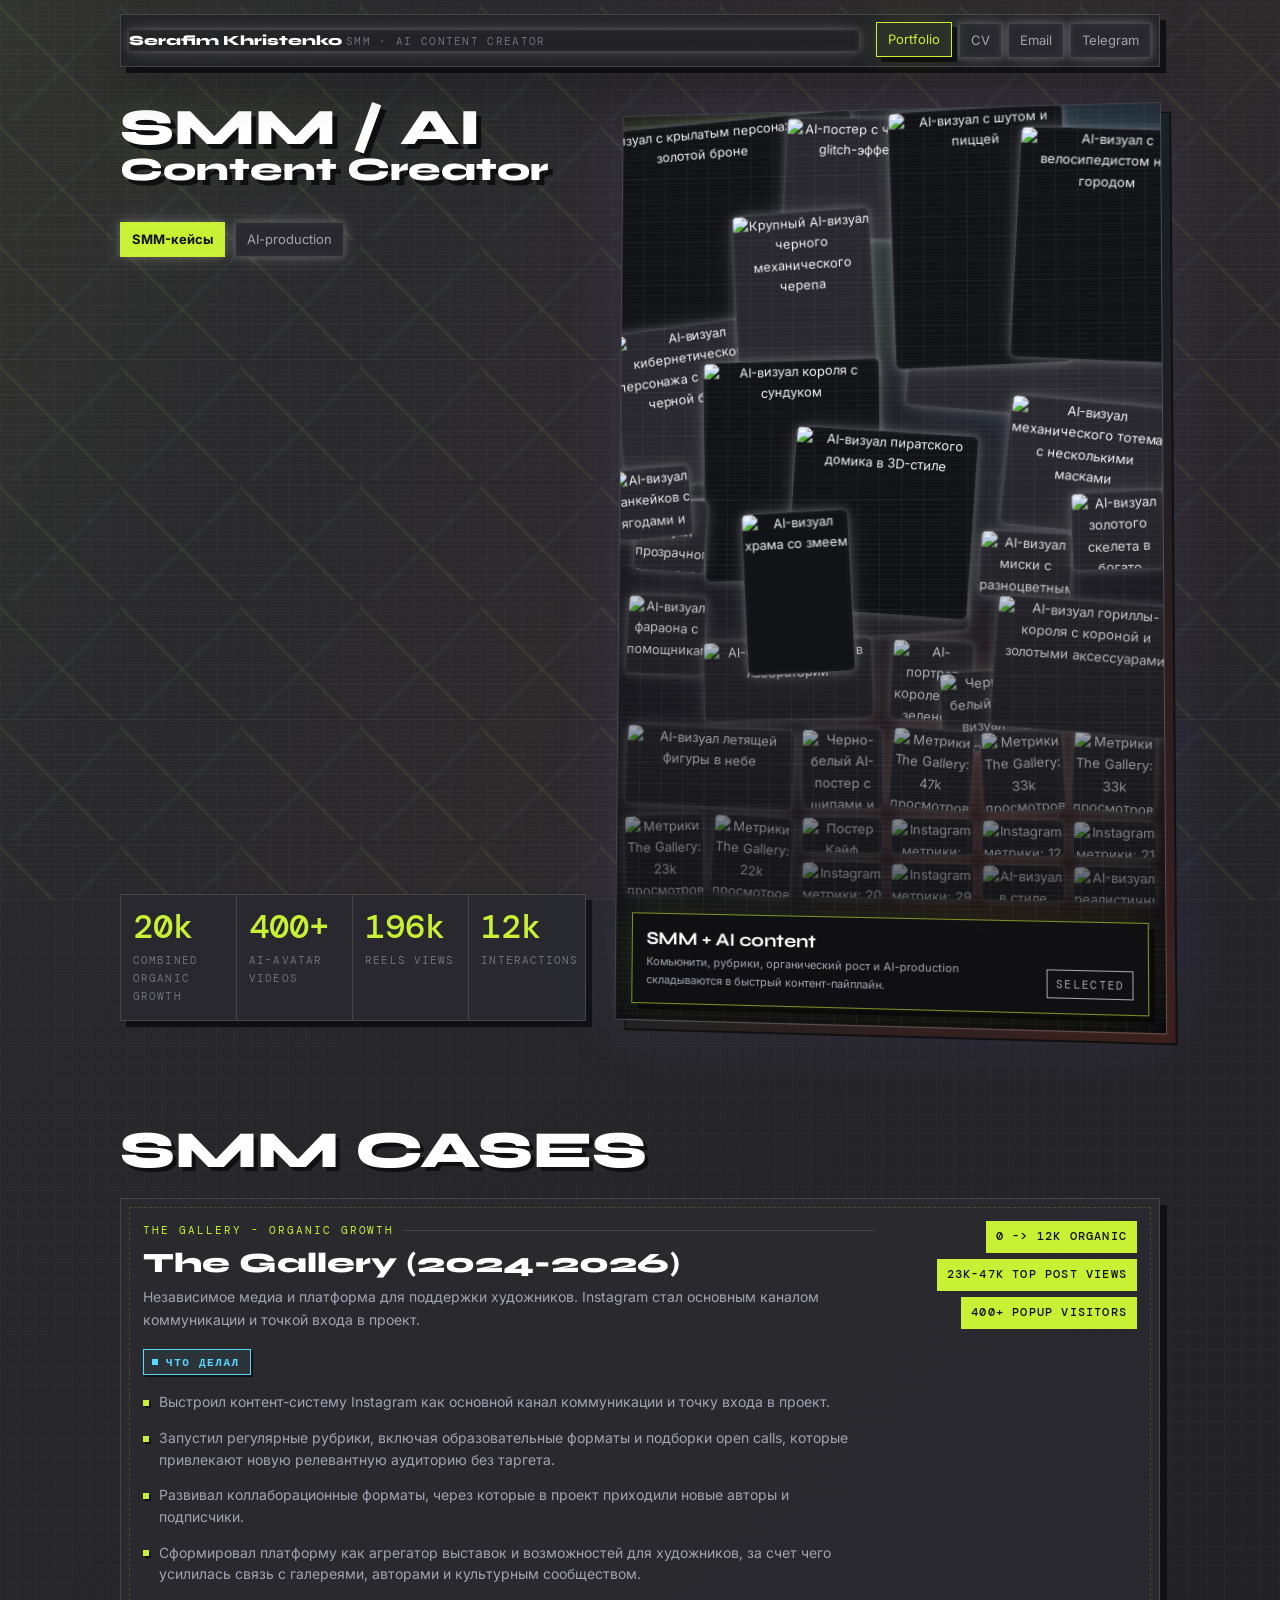
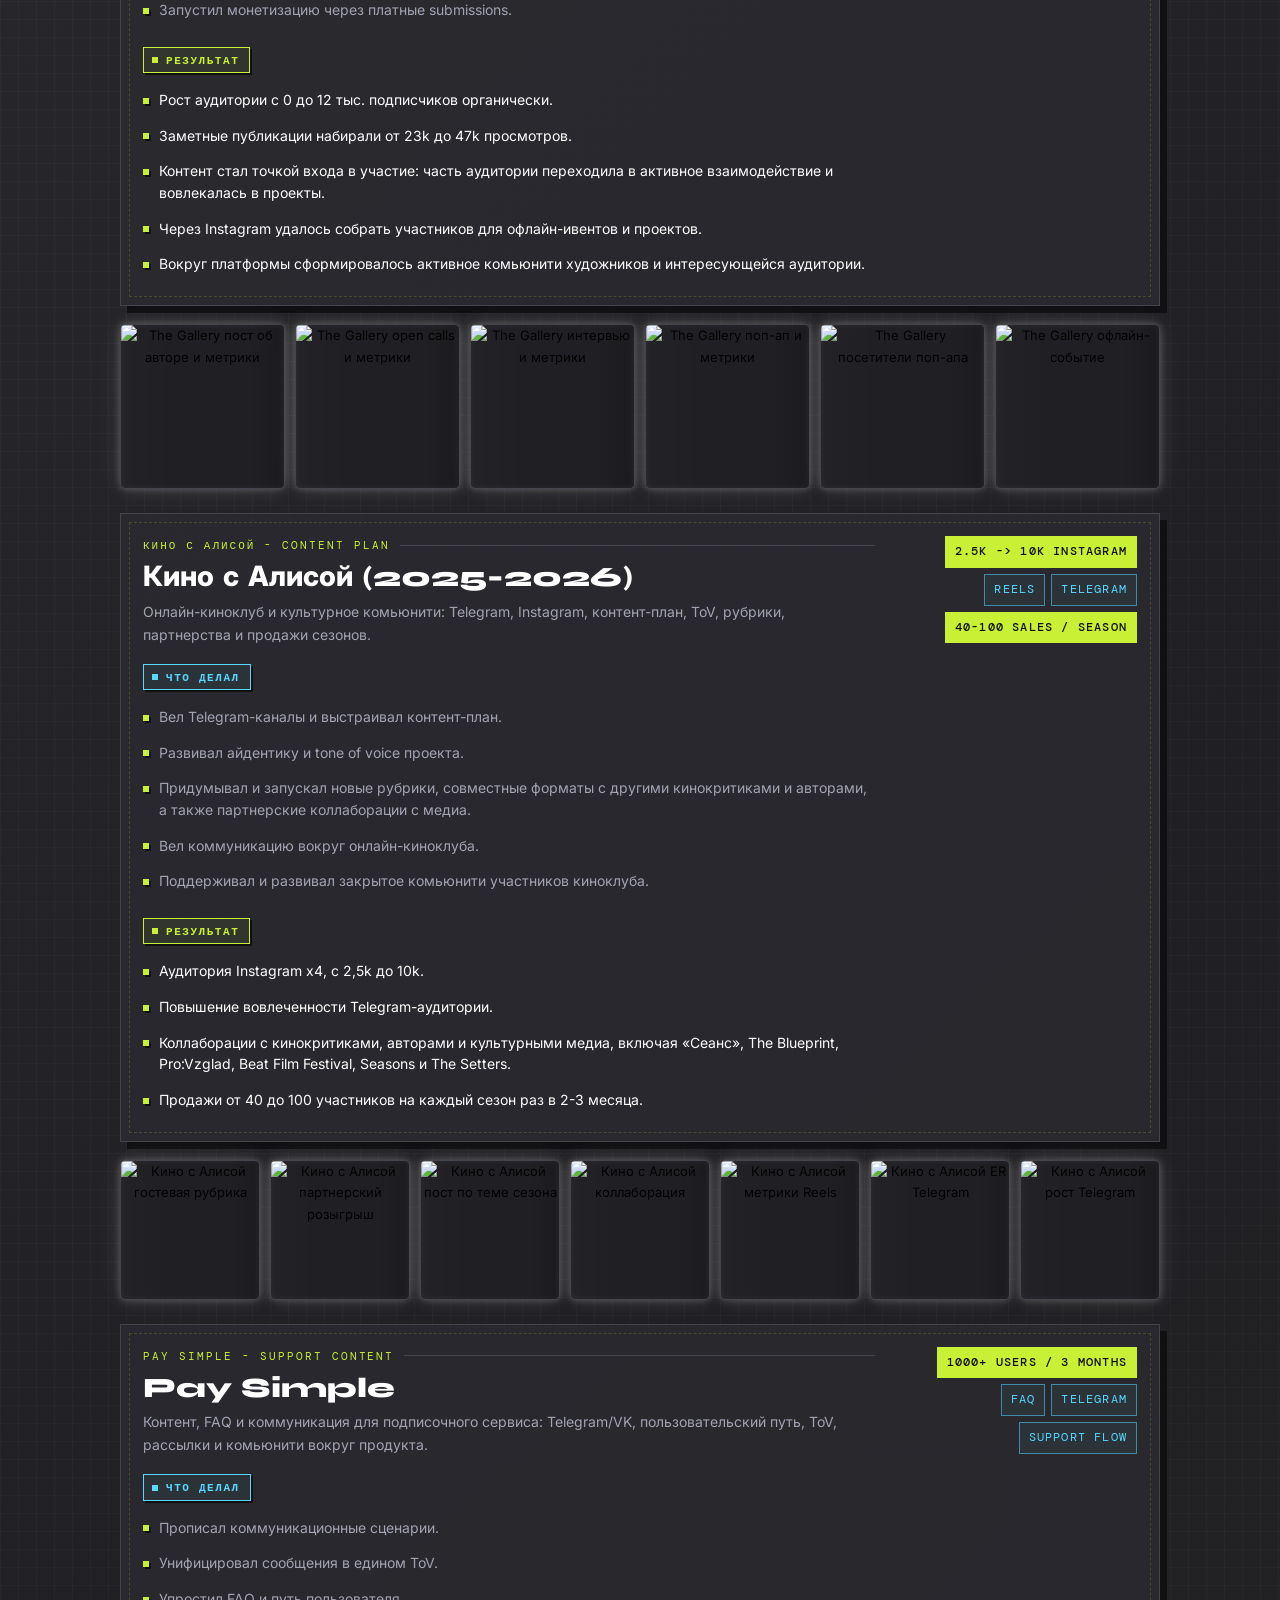
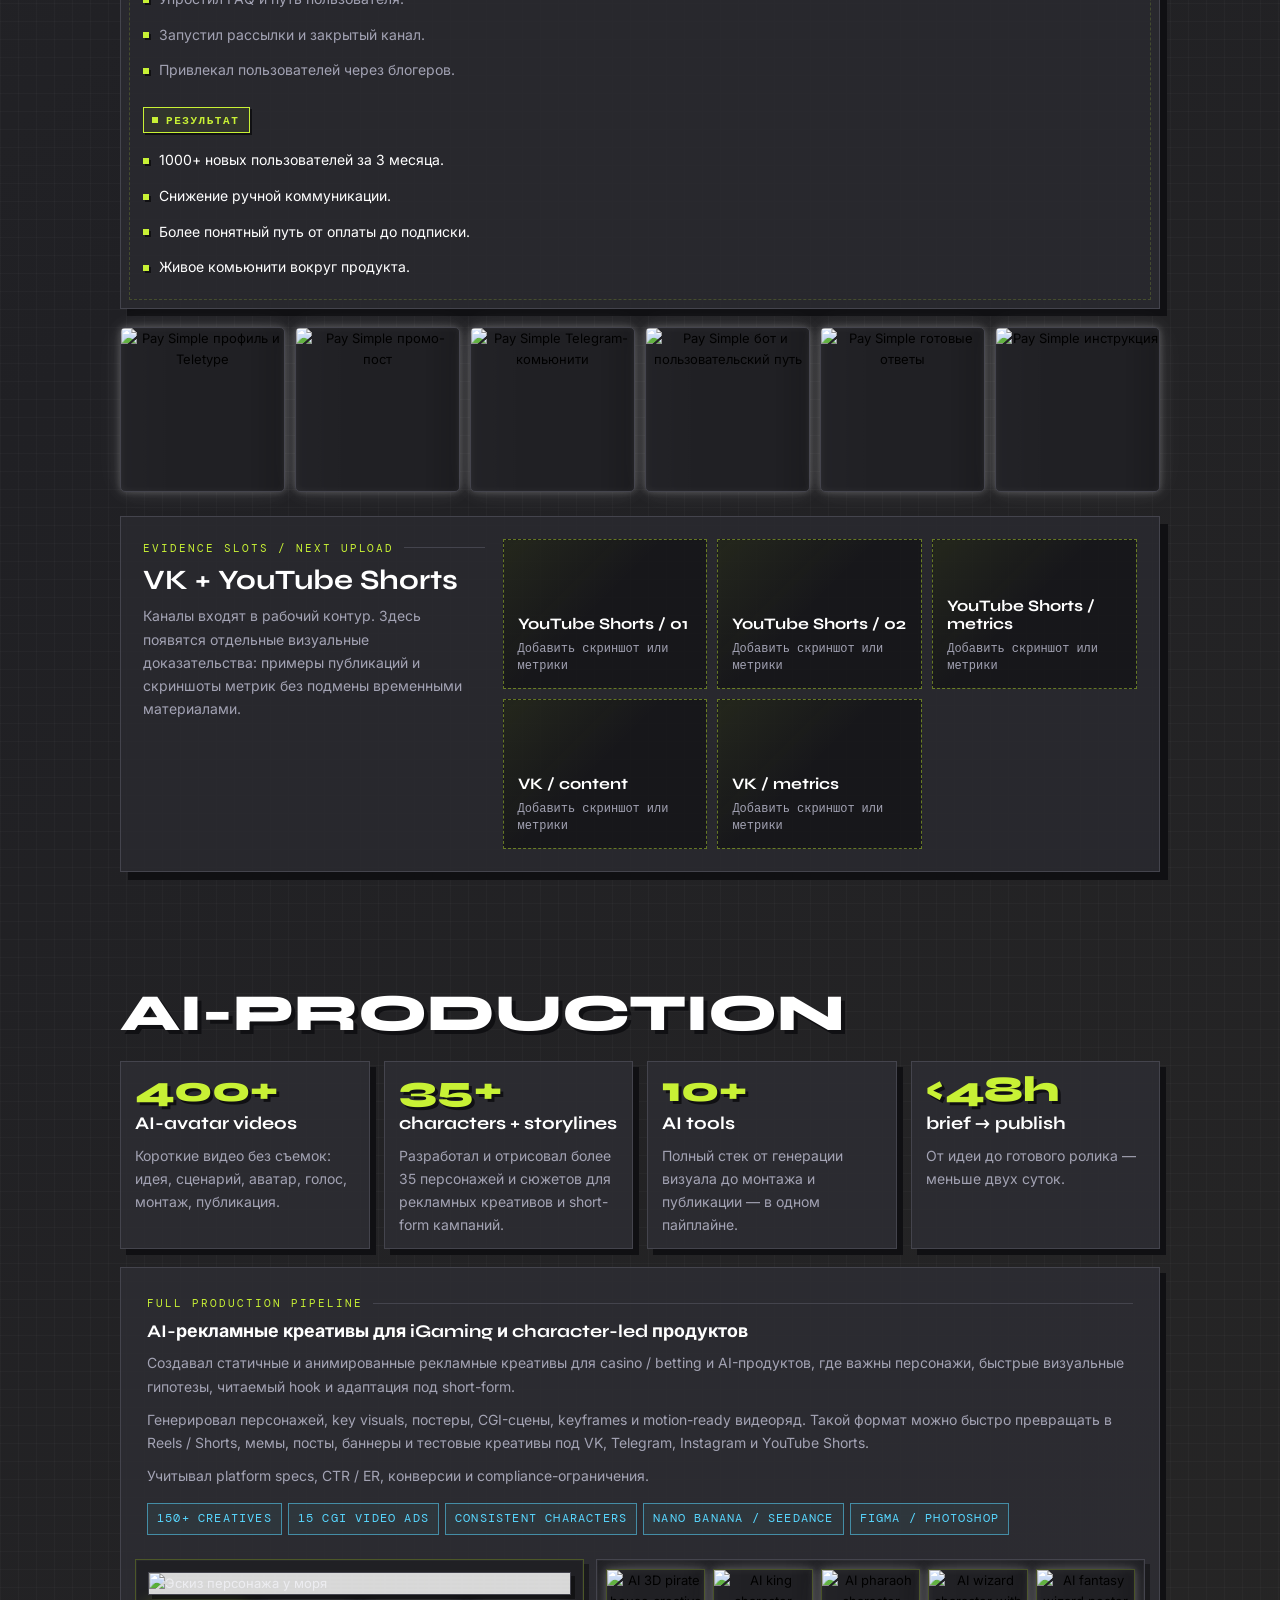
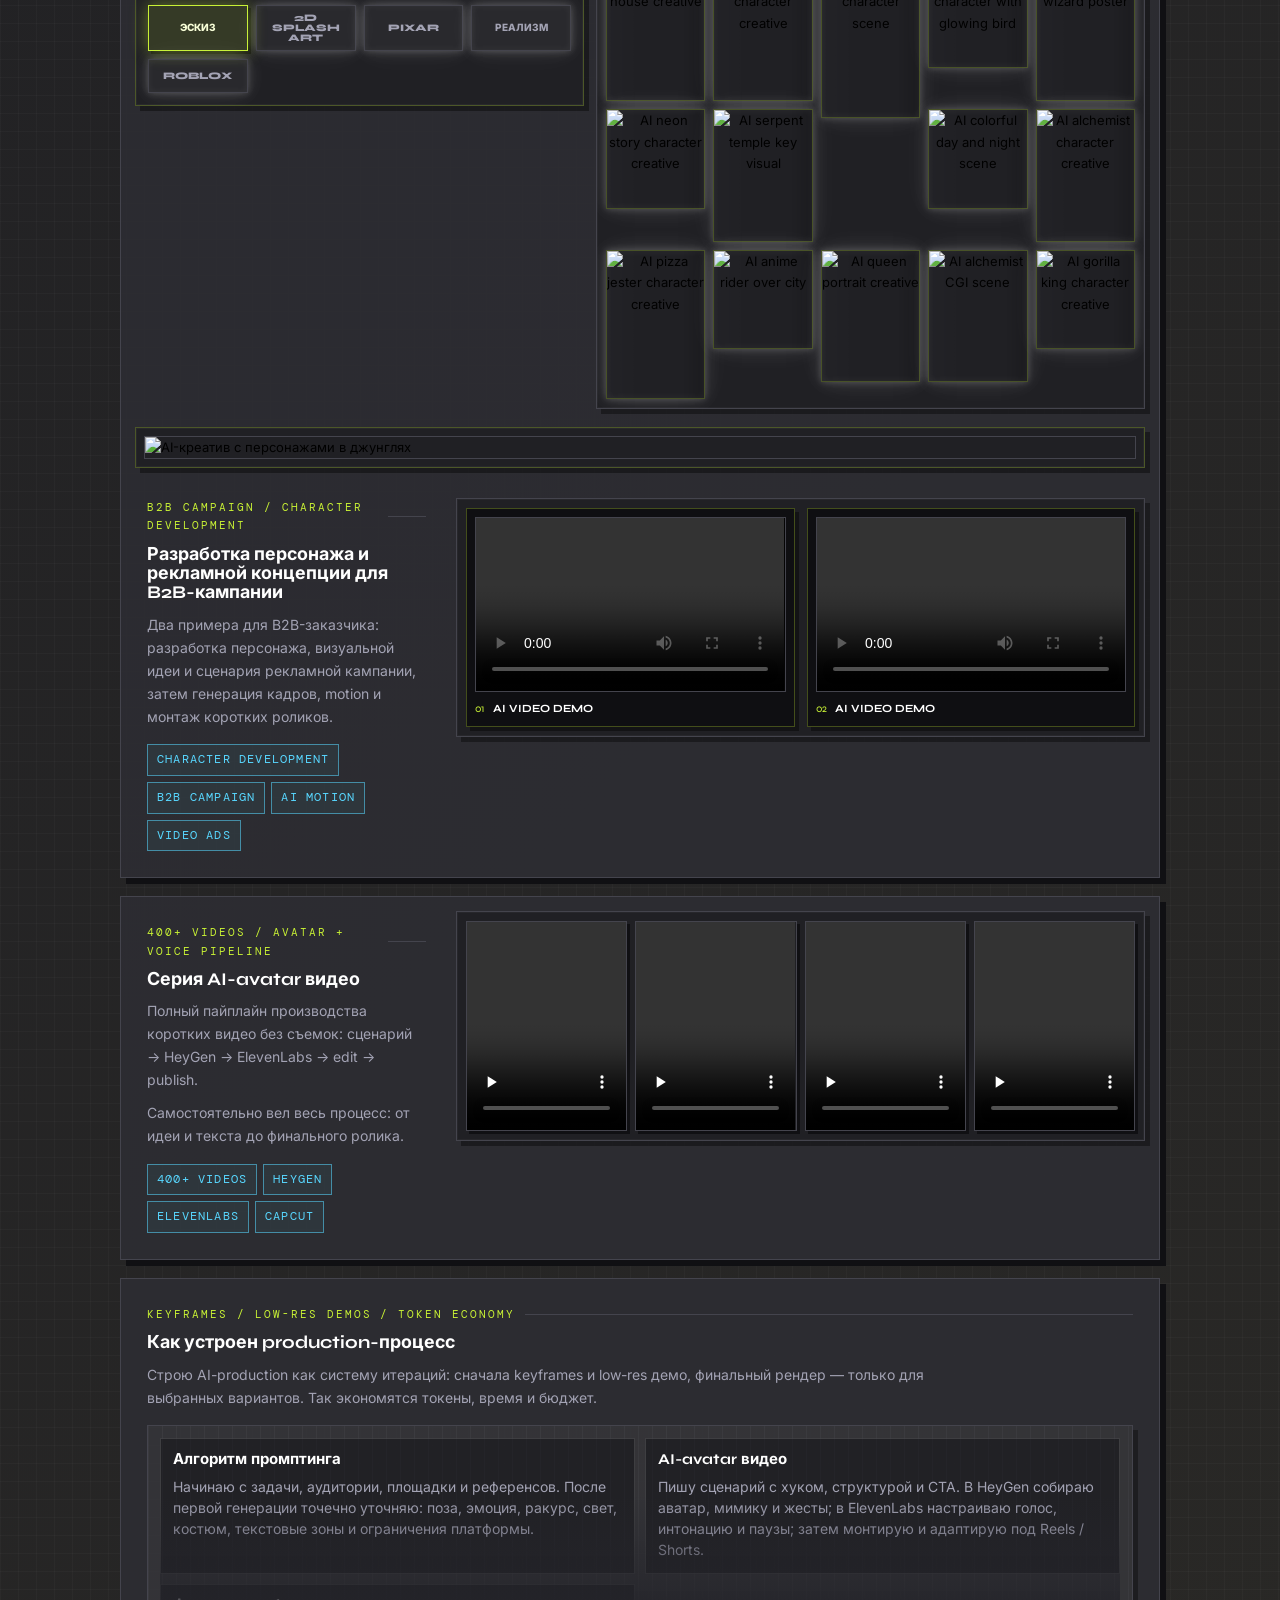
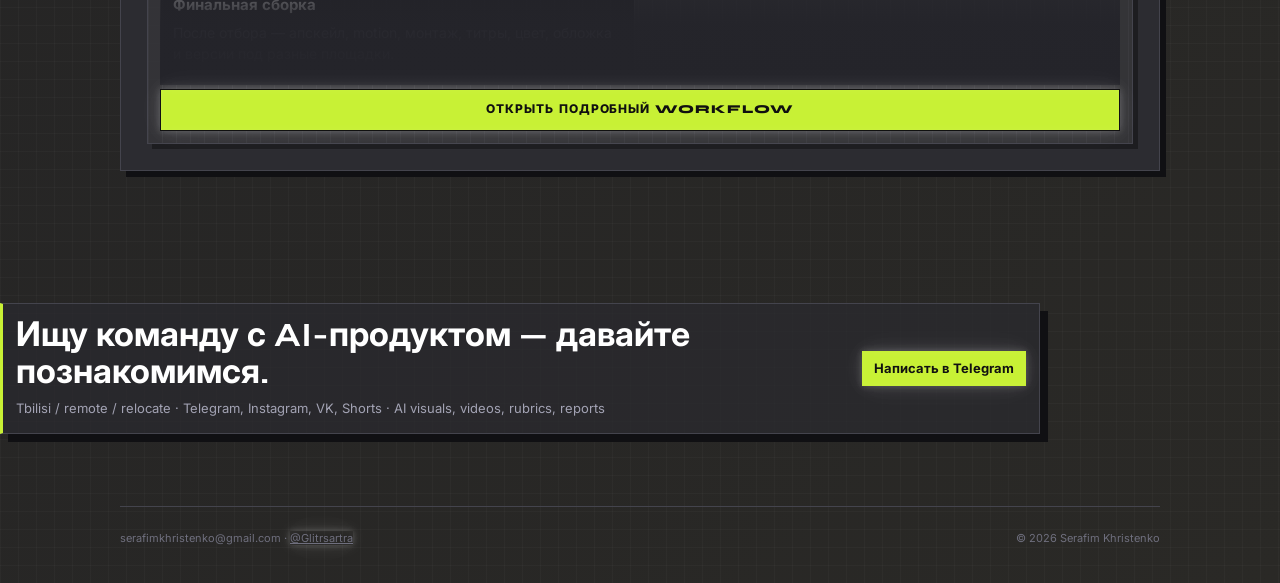
==== 2026-05-23/files-mentioned-by-the-user-index/index.html @ 7bbf057e "Refine portfolio typography wrapping" ====
<!doctype html>
<html lang="ru">
<head>
  <meta charset="utf-8">
  <meta name="viewport" content="width=device-width, initial-scale=1">
  <title>Serafim Khristenko - SMM / AI Content Creator Portfolio</title>
  <link rel="preconnect" href="https://fonts.googleapis.com">
  <link rel="preconnect" href="https://fonts.gstatic.com" crossorigin>
  <link href="https://fonts.googleapis.com/css2?family=DM+Mono:wght@400;500&family=Inter:wght@400;500;600;700&family=Syne:wght@700;800&display=swap" rel="stylesheet">
  <link rel="stylesheet" href="styles.css?v=magical-white-glow">
</head>
<body>
  <canvas class="pixel-canvas" aria-hidden="true"></canvas>

  <header class="topbar shell">
    <a class="brand" href="index.html?fresh=ai-creative-gallery" aria-label="Serafim portfolio">
<span class="brand-text">
        <span class="brand-name">Serafim Khristenko</span>
        <span class="brand-role">SMM · AI content creator</span>
      </span>
    </a>
    <nav class="nav" aria-label="Primary navigation">
      <a class="active" href="index.html?fresh=ai-creative-gallery">Portfolio</a>
      <a href="cv.html?fresh=ai-creative-gallery">CV</a>
      <a href="mailto:serafimkhristenko@gmail.com">Email</a>
      <a href="https://t.me/Glitrsartra">Telegram</a>
    </nav>
  </header>

  <main>
    <section class="hero shell">
      <div class="hero-copy">
        <div>
          <h1><span class="hero-title-line">SMM / AI</span><span class="hero-title-line hero-title-line--wide">Content Creator</span></h1>
          <div class="hero-actions">
            <a class="pixel-button primary" href="#cases">SMM-кейсы</a>
            <a class="pixel-button" href="#ai-production">AI-production</a>
          </div>
        </div>
        <div class="metrics" aria-label="Portfolio metrics">
          <div class="metric">
            <span class="metric-value">20k</span>
            <span class="metric-label">combined organic growth</span>
          </div>
          <div class="metric">
            <span class="metric-value">400+</span>
            <span class="metric-label">AI-avatar videos</span>
          </div>
          <div class="metric">
            <span class="metric-value">196k</span>
            <span class="metric-label">Reels views</span>
          </div>
          <div class="metric">
            <span class="metric-value">12k</span>
            <span class="metric-label">interactions</span>
          </div>
        </div>
      </div>

      <aside class="hero-panel" aria-label="Featured work preview">
        <div class="hero-collage" data-hero-preview aria-label="Коллаж работ, кейсов и метрик">
          <button class="hero-collage-item hero-board-a" type="button" data-gallery-item data-src="assets/board_ai_angel_armor.webp" data-title="AI visual - winged guardian" data-text="AI-визуал персонажа с объемной детализацией, светом и выразительным силуэтом.">
            <img loading="lazy" src="assets/board_ai_angel_armor.webp" alt="AI-визуал с крылатым персонажем в золотой броне">
          </button>
          <button class="hero-collage-item hero-board-b" type="button" data-gallery-item data-src="assets/board_ai_glitch_skull.webp" data-title="AI visual - glitch skull" data-text="Постерный AI-визуал с glitch-эстетикой и цифровой фактурой.">
            <img loading="lazy" src="assets/board_ai_glitch_skull.webp" alt="AI-постер с черепом и glitch-эффектом">
          </button>
          <button class="hero-collage-item hero-board-c" type="button" data-gallery-item data-src="assets/board_ai_pizza_jester.webp" data-title="AI visual - pizza jester" data-text="Персонажный AI-креатив для развлекательного и рекламного формата.">
            <img loading="lazy" src="assets/board_ai_pizza_jester.webp" alt="AI-визуал с шутом и пиццей">
          </button>
          <button class="hero-collage-item hero-board-d" type="button" data-gallery-item data-src="assets/board_ai_bike_city.webp" data-title="AI visual - anime rider" data-text="Динамичный character visual для короткого контента и промо-обложек.">
            <img loading="lazy" src="assets/board_ai_bike_city.webp" alt="AI-визуал с велосипедистом над городом">
          </button>
          <button class="hero-collage-item hero-board-e" type="button" data-gallery-item data-src="assets/board_ai_king.webp" data-title="AI visual - king character" data-text="Игровой персонажный визуал с чистым силуэтом и рекламной читаемостью.">
            <img loading="lazy" src="assets/board_ai_king.webp" alt="AI-визуал короля с сундуком">
          </button>
          <button class="hero-collage-item hero-board-f" type="button" data-gallery-item data-src="assets/board_ai_pirate_house.webp" data-title="AI visual - 3D game asset" data-text="Объемный AI-ассет в casual-game стилистике для сайта, постера или видео.">
            <img loading="lazy" src="assets/board_ai_pirate_house.webp" alt="AI-визуал пиратского домика в 3D-стиле">
          </button>
          <button class="hero-collage-item hero-board-g" type="button" data-gallery-item data-src="assets/board_ai_serpent_temple.webp" data-title="AI visual - serpent temple" data-text="Фэнтези-сцена для промо, key visual и атмосферного контента.">
            <img loading="lazy" src="assets/board_ai_serpent_temple.webp" alt="AI-визуал храма со змеем">
          </button>
          <button class="hero-collage-item hero-board-h" type="button" data-gallery-item data-src="assets/board_ai_pharaoh.webp" data-title="AI visual - pharaoh character" data-text="Яркий персонажный кадр с понятным действием и сторителлингом.">
            <img loading="lazy" src="assets/board_ai_pharaoh.webp" alt="AI-визуал фараона с помощниками">
          </button>
          <button class="hero-collage-item hero-board-i" type="button" data-gallery-item data-src="assets/board_ai_alchemist.webp" data-title="AI visual - alchemist scene" data-text="Сценический AI-визуал с персонажем, светом и выразительной эмоцией.">
            <img loading="lazy" src="assets/board_ai_alchemist.webp" alt="AI-визуал алхимика в лаборатории">
          </button>
          <button class="hero-collage-item hero-board-j" type="button" data-gallery-item data-src="assets/board_ai_queen.webp" data-title="AI visual - queen portrait" data-text="Портретный AI-визуал для персонажного контента и промо-материалов.">
            <img loading="lazy" src="assets/board_ai_queen.webp" alt="AI-портрет королевы в зеленом платье">
          </button>
          <button class="hero-collage-item hero-board-k" type="button" data-gallery-item data-src="assets/board_ai_halo_figure.webp" data-title="AI visual - halo figure" data-text="Черно-белый визуал с сильным контрастом, свечением и цифровой фактурой.">
            <img loading="lazy" src="assets/board_ai_halo_figure.webp" alt="Черно-белый AI-визуал фигуры с сияющим кругом">
          </button>
          <button class="hero-collage-item hero-board-l" type="button" data-gallery-item data-src="assets/board_ai_sky_angel.webp" data-title="AI visual - sky angel" data-text="Кинематографичный кадр с зерном, небом и эффектом вспышки.">
            <img loading="lazy" src="assets/board_ai_sky_angel.webp" alt="AI-визуал летящей фигуры в небе">
          </button>
          <button class="hero-collage-item hero-board-m" type="button" data-gallery-item data-src="assets/board_ai_thorn_poster.webp" data-title="AI visual - blackwork poster" data-text="Плакатная графика с контрастной фактурой и жестким визуальным стилем.">
            <img loading="lazy" src="assets/board_ai_thorn_poster.webp" alt="Черно-белый AI-постер с шипами и черепами">
          </button>
          <button class="hero-collage-item hero-board-n" type="button" data-gallery-item data-src="assets/board_metric_open_calls_green.webp" data-title="The Gallery - 47k views" data-text="Open calls и образовательные подборки давали органический охват и сохранения.">
            <img loading="lazy" src="assets/board_metric_open_calls_green.webp" alt="Метрики The Gallery: 47k просмотров">
          </button>
          <button class="hero-collage-item hero-board-o" type="button" data-gallery-item data-src="assets/board_metric_syntia_33k.webp" data-title="The Gallery - 33k views" data-text="Интервью и арт-контент собирали органический охват, сохранения и взаимодействия.">
            <img loading="lazy" src="assets/board_metric_syntia_33k.webp" alt="Метрики The Gallery: 33k просмотров интервью">
          </button>
          <button class="hero-collage-item hero-board-p" type="button" data-gallery-item data-src="assets/board_metric_open_calls_purple.webp" data-title="The Gallery - 33k views" data-text="Подборки возможностей для художников работали как регулярный growth-формат.">
            <img loading="lazy" src="assets/board_metric_open_calls_purple.webp" alt="Метрики The Gallery: 33k просмотров open calls">
          </button>
          <button class="hero-collage-item hero-board-q" type="button" data-gallery-item data-src="assets/board_metric_peira_23k.webp" data-title="The Gallery - 23k views" data-text="Artist feature как рубрика для охвата, сохранений и связи с арт-коммьюнити.">
            <img loading="lazy" src="assets/board_metric_peira_23k.webp" alt="Метрики The Gallery: 23k просмотров artist feature">
          </button>
          <button class="hero-collage-item hero-board-r" type="button" data-gallery-item data-src="assets/board_metric_logan_22k.webp" data-title="The Gallery - 22k views" data-text="Регулярные визуальные рубрики поддерживали органический рост и узнаваемость.">
            <img loading="lazy" src="assets/board_metric_logan_22k.webp" alt="Метрики The Gallery: 22k просмотров artist feature">
          </button>
          <button class="hero-collage-item hero-board-s" type="button" data-gallery-item data-src="assets/board_ai_cyborg_guardian.webp" data-title="AI visual - cyber guardian" data-text="Темный персонажный AI-визуал с детализацией брони, фактурами металла и сильным силуэтом.">
            <img loading="lazy" src="assets/board_ai_cyborg_guardian.webp" alt="AI-визуал кибернетического персонажа с черепом и черной броней">
          </button>
          <button class="hero-collage-item hero-board-t" type="button" data-gallery-item data-src="assets/board_ai_industrial_cylinder.webp" data-title="AI visual - industrial reliquary" data-text="Фэнтези-индустриальная сцена с объемной архитектурой и персонажем внутри стеклянной капсулы.">
            <img loading="lazy" src="assets/board_ai_industrial_cylinder.webp" alt="AI-визуал индустриального города и стеклянной капсулы с персонажем">
          </button>
          <button class="hero-collage-item hero-board-u" type="button" data-gallery-item data-src="assets/board_ai_bio_machine.webp" data-title="AI visual - bio machine" data-text="Сюрреалистичный объект на стыке биомеханики, архитектуры и постапокалиптического мира.">
            <img loading="lazy" src="assets/board_ai_bio_machine.webp" alt="AI-визуал биомеханического объекта на фоне города">
          </button>
          <button class="hero-collage-item hero-board-v" type="button" data-gallery-item data-src="assets/board_ai_mask_totem.webp" data-title="AI visual - mask totem" data-text="Концепт-арт объекта с масками, механическими деталями и читаемым серым силуэтом.">
            <img loading="lazy" src="assets/board_ai_mask_totem.webp" alt="AI-визуал механического тотема с несколькими масками">
          </button>
          <button class="hero-collage-item hero-board-w" type="button" data-gallery-item data-src="assets/board_ai_skull_closeup.webp" data-title="AI visual - black skull detail" data-text="Крупный портретный фрагмент для character design, key visual и промо-материалов.">
            <img loading="lazy" src="assets/board_ai_skull_closeup.webp" alt="Крупный AI-визуал черного механического черепа">
          </button>
          <button class="hero-collage-item hero-board-x" type="button" data-gallery-item data-src="assets/board_ai_transparent_apple.webp" data-title="AI visual - transparent product" data-text="Глянцевый product visual с прозрачным материалом, отражениями и чистым белым фоном.">
            <img loading="lazy" src="assets/board_ai_transparent_apple.webp" alt="AI-визуал прозрачного оранжевого яблока">
          </button>
          <button class="hero-collage-item hero-board-y" type="button" data-gallery-item data-src="assets/board_ai_glossy_pancakes.webp" data-title="AI visual - glossy breakfast" data-text="Food/product AI-визуал с мягким светом, глянцевой фактурой и рекламной подачей.">
            <img loading="lazy" src="assets/board_ai_glossy_pancakes.webp" alt="AI-визуал панкейков с ягодами и сиропом">
          </button>
          <button class="hero-collage-item hero-board-z" type="button" data-gallery-item data-src="assets/board_ai_cereal_bowl.webp" data-title="AI visual - colorful cereal" data-text="Яркий food visual для легкого, дружелюбного контента и визуальных тестов.">
            <img loading="lazy" src="assets/board_ai_cereal_bowl.webp" alt="AI-визуал миски с разноцветными хлопьями">
          </button>
          <button class="hero-collage-item hero-board-aa" type="button" data-gallery-item data-src="assets/board_ai_gold_skeleton.webp" data-title="AI visual - golden skeleton" data-text="Барочный персонажный визуал с золотой броней, украшениями и симметричной композицией.">
            <img loading="lazy" src="assets/board_ai_gold_skeleton.webp" alt="AI-визуал золотого скелета в богато украшенной броне">
          </button>
          <button class="hero-collage-item hero-board-ab" type="button" data-gallery-item data-src="assets/ai_creative_14_gorilla_king.webp" data-title="AI creative - gorilla king" data-text="Персонажный AI-визуал для игровой рекламы: выразительный силуэт, корона, аксессуары и чистый светлый фон.">
            <img loading="lazy" src="assets/ai_creative_14_gorilla_king.webp" alt="AI-визуал гориллы-короля с короной и золотыми аксессуарами">
          </button>
          <button class="hero-collage-item hero-board-ac" type="button" data-gallery-item data-src="assets/board_event_kayf_tusovka.webp" data-title="Event poster - Кайф тусовка" data-text="Афиша благотворительного мероприятия: коллаж, типографика, яркий визуальный стиль.">
            <img loading="lazy" src="assets/board_event_kayf_tusovka.webp" alt="Постер Кайф Тусовка — благотворительное мероприятие">
          </button>
          <button class="hero-collage-item hero-board-ad" type="button" data-gallery-item data-src="assets/board_metric_196k_views.webp" data-title="Метрики — 196k views" data-text="196k просмотров одного Reels: 96% охват вне подписчиков, органический вирусный рост.">
            <img loading="lazy" src="assets/board_metric_196k_views.webp" alt="Instagram метрики: 196 972 просмотра">
          </button>
          <button class="hero-collage-item hero-board-ae" type="button" data-gallery-item data-src="assets/board_metric_12k_interactions.webp" data-title="Метрики — 12k interactions" data-text="12k взаимодействий с контентом: лайки, сохранения, репосты и комментарии.">
            <img loading="lazy" src="assets/board_metric_12k_interactions.webp" alt="Instagram метрики: 12 362 взаимодействия">
          </button>
          <button class="hero-collage-item hero-board-af" type="button" data-gallery-item data-src="assets/board_metric_21k_views.webp" data-title="Метрики — 21k views" data-text="21k просмотров Reels с высокой долей охвата среди не-подписчиков.">
            <img loading="lazy" src="assets/board_metric_21k_views.webp" alt="Instagram метрики: 21 166 просмотров">
          </button>
          <button class="hero-collage-item hero-board-ag" type="button" data-gallery-item data-src="assets/board_metric_20k_views.webp" data-title="Метрики — 20k views" data-text="20k просмотров Reels с органическим распространением через нон-фолловеров.">
            <img loading="lazy" src="assets/board_metric_20k_views.webp" alt="Instagram метрики: 20 915 просмотров">
          </button>
          <button class="hero-collage-item hero-board-ah" type="button" data-gallery-item data-src="assets/board_metric_29k_views.webp" data-title="Метрики — 29k views" data-text="29k просмотров Reels: стабильный органический охват в нише.">
            <img loading="lazy" src="assets/board_metric_29k_views.webp" alt="Instagram метрики: 29 820 просмотров">
          </button>
          <button class="hero-collage-item hero-board-ai" type="button" data-gallery-item data-src="assets/board_ai_roblox_sunset.webp" data-title="AI visual - Roblox sunset" data-text="Style variant: тот же кадр в Roblox-эстетике — демонстрация управления стилем через промпт.">
            <img loading="lazy" src="assets/board_ai_roblox_sunset.webp" alt="AI-визуал в стиле Roblox: девушка на закате у моря">
          </button>
          <button class="hero-collage-item hero-board-aj" type="button" data-gallery-item data-src="assets/board_ai_sunset_realism.webp" data-title="AI visual - sunset realism" data-text="Кинематографичный реалистичный вариант того же кадра: свет, ткань, атмосфера заката.">
            <img loading="lazy" src="assets/board_ai_sunset_realism.webp" alt="AI-визуал реалистичный: девушка в платье на закате у моря">
          </button>
        </div>
        <div class="hero-label">
          <div>
            <strong data-hero-title>SMM + AI content</strong>
            <span data-hero-text>Комьюнити, рубрики, органический рост и AI-production складываются в быстрый контент-пайплайн.</span>
          </div>
          <span class="hero-stamp">selected</span>
        </div>
      </aside>
    </section>

    <section class="section shell thumbnail-showcase" id="cases">
      <div class="section-head">
        <div>
          <h2>SMM CASES</h2>
        </div>
      </div>

      <div class="case-list">
        <article class="case-card">
          <div class="case-copy">
            <div>
              <div class="section-kicker">The Gallery - organic growth</div>
              <h3>The Gallery (2024-2026)</h3>
              <p>Независимое медиа и платформа для поддержки художников. Instagram стал основным каналом коммуникации и точкой входа в проект.</p>
              <div class="case-label case-label--what">Что делал</div>
              <ul class="case-points">
                <li>Выстроил контент-систему Instagram как основной канал коммуникации и точку входа в проект.</li>
                <li>Запустил регулярные рубрики, включая образовательные форматы и подборки open calls, которые привлекают новую релевантную аудиторию без таргета.</li>
                <li>Развивал коллаборационные форматы, через которые в проект приходили новые авторы и подписчики.</li>
                <li>Сформировал платформу как агрегатор выставок и возможностей для художников, за счет чего усилилась связь с галереями, авторами и культурным сообществом.</li>
                <li>Запустил монетизацию через платные submissions.</li>
              </ul>
              <div class="case-label case-label--result">Результат</div>
              <ul class="case-points">
                <li class="case-result">Рост аудитории с 0 до 12 тыс. подписчиков органически.</li>
                <li class="case-result">Заметные публикации набирали от 23k до 47k просмотров.</li>
                <li class="case-result">Контент стал точкой входа в участие: часть аудитории переходила в активное взаимодействие и вовлекалась в проекты.</li>
                <li class="case-result">Через Instagram удалось собрать участников для офлайн-ивентов и проектов.</li>
                <li class="case-result">Вокруг платформы сформировалось активное комьюнити художников и интересующейся аудитории.</li>
              </ul>
            </div>
            <div class="chip-row">
              <span class="chip chip--result">0 -> 12k organic</span>
              <span class="chip chip--result">23k-47k top post views</span>
              <span class="chip chip--result">400+ popup visitors</span>
            </div>
          </div>
          <div class="case-gallery" aria-label="The Gallery screenshots">
            <button class="gallery-shot" type="button" data-gallery-item data-src="assets/gallery_artist_post_metrics.webp" data-title="The Gallery - artist feature" data-text="Регулярные публикации об авторах и художниках собирали охваты и вовлечение вокруг платформы.">
              <img loading="lazy" src="assets/gallery_artist_post_metrics.webp" alt="The Gallery пост об авторе и метрики">
            </button>
            <button class="gallery-shot" type="button" data-gallery-item data-src="assets/gallery_open_calls_metrics.webp" data-title="The Gallery - open calls" data-text="Подборки open calls стабильно приводили релевантную аудиторию художников и кураторов.">
              <img loading="lazy" src="assets/gallery_open_calls_metrics.webp" alt="The Gallery open calls и метрики">
            </button>
            <button class="gallery-shot" type="button" data-gallery-item data-src="assets/gallery_interview_metrics.webp" data-title="The Gallery - interview format" data-text="Интервью и авторские форматы работали как репостный контент и расширяли органический охват.">
              <img loading="lazy" src="assets/gallery_interview_metrics.webp" alt="The Gallery интервью и метрики">
            </button>
            <button class="gallery-shot" type="button" data-gallery-item data-src="assets/gallery_popup_metrics.webp" data-title="The Gallery - pop-up metrics" data-text="Контент и комьюнити помогли собрать аудиторию на поп-ап и превратить онлайн-интерес в офлайн-посещение.">
              <img loading="lazy" src="assets/gallery_popup_metrics.webp" alt="The Gallery поп-ап и метрики">
            </button>
            <button class="gallery-shot" type="button" data-gallery-item data-src="assets/gallery_popup_photo_01.webp" data-title="The Gallery - pop-up community" data-text="Офлайн-комьюнити в Тбилиси и Европе: более 400 человек на поп-апе в ноябре 2025.">
              <img loading="lazy" src="assets/gallery_popup_photo_01.webp" alt="The Gallery посетители поп-апа">
            </button>
            <button class="gallery-shot" type="button" data-gallery-item data-src="assets/gallery_popup_photo_02.webp" data-title="The Gallery - event photo" data-text="Фото с события: аудитория, собранная вокруг медиа и платформы, пришла в физическое пространство.">
              <img loading="lazy" src="assets/gallery_popup_photo_02.webp" alt="The Gallery офлайн-событие">
            </button>
          </div>
        </article>

        <article class="case-card">
          <div class="case-copy">
            <div>
              <div class="section-kicker">Кино с Алисой - content plan</div>
              <h3>Кино с Алисой (2025-2026)</h3>
              <p>Онлайн-киноклуб и культурное комьюнити: Telegram, Instagram, контент-план, ToV, рубрики, партнерства и продажи сезонов.</p>
              <div class="case-label case-label--what">Что делал</div>
              <ul class="case-points">
                <li>Вел Telegram-каналы и выстраивал контент-план.</li>
                <li>Развивал айдентику и tone of voice проекта.</li>
                <li>Придумывал и запускал новые рубрики, совместные форматы с другими кинокритиками и авторами, а также партнерские коллаборации с медиа.</li>
                <li>Вел коммуникацию вокруг онлайн-киноклуба.</li>
                <li>Поддерживал и развивал закрытое комьюнити участников киноклуба.</li>
              </ul>
              <div class="case-label case-label--result">Результат</div>
              <ul class="case-points">
                <li class="case-result">Аудитория Instagram x4, с 2,5k до 10k.</li>
                <li class="case-result">Повышение вовлеченности Telegram-аудитории.</li>
                <li class="case-result">Коллаборации с кинокритиками, авторами и культурными медиа, включая «Сеанс», The Blueprint, Pro:Vzglad, Beat Film Festival, Seasons и The Setters.</li>
                <li class="case-result">Продажи от 40 до 100 участников на каждый сезон раз в 2-3 месяца.</li>
              </ul>
            </div>
            <div class="chip-row">
              <span class="chip chip--result">2.5k -> 10k Instagram</span>
              <span class="chip">Reels</span>
              <span class="chip">Telegram</span>
              <span class="chip chip--result">40-100 sales / season</span>
            </div>
          </div>
          <div class="case-gallery kino-gallery" aria-label="Кино с Алисой screenshots">
            <button class="gallery-shot" type="button" data-gallery-item data-src="assets/kino_guest_remizorro.webp" data-title="Гостевая рубрика" data-text="Гостевая рубрика для кинокритиков и авторов релевантных Telegram-каналов помогала приводить новых подписчиков.">
              <img loading="lazy" src="assets/kino_guest_remizorro.webp" alt="Кино с Алисой гостевая рубрика">
            </button>
            <button class="gallery-shot" type="button" data-gallery-item data-src="assets/kino_giveaway_hollywood.webp" data-title="Партнерский розыгрыш" data-text="Розыгрыши с партнерами приводили новую аудиторию и подводили ее к киноклубу.">
              <img loading="lazy" src="assets/kino_giveaway_hollywood.webp" alt="Кино с Алисой партнерский розыгрыш">
            </button>
            <button class="gallery-shot" type="button" data-gallery-item data-src="assets/kino_content_perestroika_music.webp" data-title="Посты внутри темы сезона" data-text="В контент-план вошли посты, которые не только анонсировали тему киноклуба, но и продолжали ее между продажами сезонов.">
              <img loading="lazy" src="assets/kino_content_perestroika_music.webp" alt="Кино с Алисой пост по теме сезона">
            </button>
            <button class="gallery-shot" type="button" data-gallery-item data-src="assets/kino_partner_scandal.webp" data-title="Коллаборация с партнерами" data-text="Партнерские форматы соединяли авторов, каналы и культурные медиа вокруг одного события.">
              <img loading="lazy" src="assets/kino_partner_scandal.webp" alt="Кино с Алисой коллаборация">
            </button>

            <button class="gallery-shot" type="button" data-gallery-item data-src="assets/kino_reel_metric_01.webp" data-title="Reels metrics" data-text="Reels и карусели приводили новую аудиторию и участников киноклуба.">
              <img loading="lazy" src="assets/kino_reel_metric_01.webp" alt="Кино с Алисой метрики Reels">
            </button>
            <button class="gallery-shot" type="button" data-gallery-item data-src="assets/kino_tg_er.webp" data-title="Telegram ER" data-text="Вовлеченность Telegram-аудитории поддерживалась рубриками, ToV и регулярной коммуникацией.">
              <img loading="lazy" src="assets/kino_tg_er.webp" alt="Кино с Алисой ER Telegram">
            </button>
            <button class="gallery-shot" type="button" data-gallery-item data-src="assets/kino_tg_growth.webp" data-title="Telegram growth" data-text="Рост аудитории и стабильная динамика канала вокруг киноклуба.">
              <img loading="lazy" src="assets/kino_tg_growth.webp" alt="Кино с Алисой рост Telegram">
            </button>
          </div>
        </article>

        <article class="case-card">
          <div class="case-copy">
            <div>
              <div class="section-kicker">Pay Simple - support content</div>
              <h3>Pay Simple</h3>
              <p>Контент, FAQ и коммуникация для подписочного сервиса: Telegram/VK, пользовательский путь, ToV, рассылки и комьюнити вокруг продукта.</p>
              <div class="case-label case-label--what">Что делал</div>
              <ul class="case-points">
                <li>Прописал коммуникационные сценарии.</li>
                <li>Унифицировал сообщения в едином ToV.</li>
                <li>Упростил FAQ и путь пользователя.</li>
                <li>Запустил рассылки и закрытый канал.</li>
                <li>Привлекал пользователей через блогеров.</li>
              </ul>
              <div class="case-label case-label--result">Результат</div>
              <ul class="case-points">
                <li class="case-result">1000+ новых пользователей за 3 месяца.</li>
                <li class="case-result">Снижение ручной коммуникации.</li>
                <li class="case-result">Более понятный путь от оплаты до подписки.</li>
                <li class="case-result">Живое комьюнити вокруг продукта.</li>
              </ul>
            </div>
            <div class="chip-row">
              <span class="chip chip--result">1000+ users / 3 months</span>
              <span class="chip">FAQ</span>
              <span class="chip">Telegram</span>
              <span class="chip">support flow</span>
            </div>
          </div>
          <div class="case-gallery" aria-label="Pay Simple screenshots">
            <button class="gallery-shot" type="button" data-gallery-item data-src="assets/pay_simple_profile.webp" data-title="Pay Simple - канал и Teletype" data-text="Создал понятный Teletype и контентную точку входа для FAQ, инструкций и пользовательского пути.">
              <img loading="lazy" src="assets/pay_simple_profile.webp" alt="Pay Simple профиль и Teletype">
            </button>
            <button class="gallery-shot" type="button" data-gallery-item data-src="assets/pay_simple_giveaway.webp" data-title="Pay Simple - промо-механики" data-text="Писал промо-посты, розыгрыши и объясняющие тексты вокруг подписочного сервиса.">
              <img loading="lazy" src="assets/pay_simple_giveaway.webp" alt="Pay Simple промо-пост">
            </button>
            <button class="gallery-shot" type="button" data-gallery-item data-src="assets/pay_simple_community.webp" data-title="Pay Simple - комьюнити" data-text="Сделал и развил чат-комьюнити, которое помогало пользователям и снижало нагрузку на ручную коммуникацию.">
              <img loading="lazy" src="assets/pay_simple_community.webp" alt="Pay Simple Telegram-комьюнити">
            </button>
            <button class="gallery-shot" type="button" data-gallery-item data-src="assets/pay_simple_bot_flow.webp" data-title="Pay Simple - bot flow" data-text="Путь пользователя стал понятнее за счет сценариев, кнопок и инструкций внутри Telegram.">
              <img loading="lazy" src="assets/pay_simple_bot_flow.webp" alt="Pay Simple бот и пользовательский путь">
            </button>
            <button class="gallery-shot" type="button" data-gallery-item data-src="assets/pay_simple_commands_01.webp" data-title="Pay Simple - ready replies" data-text="Готовые сценарии ответов и рассылок помогали выдерживать единый ToV и быстрее отвечать пользователям.">
              <img loading="lazy" src="assets/pay_simple_commands_01.webp" alt="Pay Simple готовые ответы">
            </button>
            <button class="gallery-shot" type="button" data-gallery-item data-src="assets/pay_simple_instruction.webp" data-title="Pay Simple - инструкция" data-text="Писал подробные инструкции простым языком для сложных пользовательских сценариев.">
              <img loading="lazy" src="assets/pay_simple_instruction.webp" alt="Pay Simple инструкция">
            </button>
          </div>
        </article>

        <article class="channel-evidence" aria-labelledby="channel-evidence-title">
          <div class="channel-evidence-copy">
            <div class="section-kicker">Evidence slots / next upload</div>
            <h3 id="channel-evidence-title">VK + YouTube Shorts</h3>
            <p>Каналы входят в рабочий контур. Здесь появятся отдельные визуальные доказательства: примеры публикаций и скриншоты метрик без подмены временными материалами.</p>
          </div>
          <div class="channel-evidence-grid">
            <div class="evidence-slot">
              <strong>YouTube Shorts / 01</strong>
              <span>Добавить скриншот или метрики</span>
            </div>
            <div class="evidence-slot">
              <strong>YouTube Shorts / 02</strong>
              <span>Добавить скриншот или метрики</span>
            </div>
            <div class="evidence-slot">
              <strong>YouTube Shorts / metrics</strong>
              <span>Добавить скриншот или метрики</span>
            </div>
            <div class="evidence-slot">
              <strong>VK / content</strong>
              <span>Добавить скриншот или метрики</span>
            </div>
            <div class="evidence-slot">
              <strong>VK / metrics</strong>
              <span>Добавить скриншот или метрики</span>
            </div>
          </div>
        </article>
      </div>
    </section>

    <section class="section shell" id="ai-production">
      <div class="section-head">
        <div>
          <h2>AI-PRODUCTION</h2>
        </div>

      </div>

      <div class="production-stack">
        <div class="production-overview">
          <div class="production-stat">
            <span>400+</span>
            <strong>AI-avatar videos</strong>
            <p>Короткие видео без съемок: идея, сценарий, аватар, голос, монтаж, публикация.</p>
          </div>
          <div class="production-stat">
            <span>35+</span>
            <strong>characters + storylines</strong>
            <p>Разработал и отрисовал более 35 персонажей и сюжетов для рекламных креативов и short-form кампаний.</p>
          </div>
          <div class="production-stat">
            <span>10+</span>
            <strong>AI tools</strong>
            <p>Полный стек от генерации визуала до монтажа и публикации — в одном пайплайне.</p>
          </div>
          <div class="production-stat">
            <span>&lt;48h</span>
            <strong>brief → publish</strong>
            <p>От идеи до готового ролика — меньше двух суток.</p>
          </div>
        </div>

        <article class="production-panel creative-production-panel">
          <div class="production-copy">
            <div class="section-kicker">full production pipeline</div>
            <h3>AI-рекламные креативы для iGaming и character-led продуктов</h3>
            <p>Создавал статичные и анимированные рекламные креативы для casino / betting и AI-продуктов, где важны персонажи, быстрые визуальные гипотезы, читаемый hook и адаптация под short-form.</p>
            <p>Генерировал персонажей, key visuals, постеры, CGI-сцены, keyframes и motion-ready видеоряд. Такой формат можно быстро превращать в Reels / Shorts, мемы, посты, баннеры и тестовые креативы под VK, Telegram, Instagram и YouTube Shorts.</p>
            <p>Учитывал platform specs, CTR / ER, конверсии и compliance-ограничения.</p>
            <div class="chip-row">
              <span class="chip">150+ creatives</span>
              <span class="chip">15 CGI video ads</span>
              <span class="chip">consistent characters</span>
              <span class="chip">Nano Banana / Seedance</span>
              <span class="chip">Figma / Photoshop</span>
            </div>
          </div>
          <div class="production-media-stack">
            <div class="style-slider" data-style-slider aria-label="Один персонаж в разных визуальных стилях">
              <div class="style-slider-frame">
                <img loading="lazy" src="assets/style_variant_sketch.webp" alt="Эскиз персонажа у моря" data-style-slider-image>
              </div>
              <div class="style-slider-controls" aria-label="Варианты стиля персонажа">
                <button class="style-slider-control is-active" type="button" data-style-src="assets/style_variant_sketch.webp" data-style-alt="Эскиз персонажа у моря">Эскиз</button>
                <button class="style-slider-control" type="button" data-style-src="assets/style_variant_2d_splash.webp" data-style-alt="Персонаж в стиле 2D splash art">2D splash art</button>
                <button class="style-slider-control" type="button" data-style-src="assets/style_variant_pixar.webp" data-style-alt="Персонаж в Pixar-стиле">Pixar</button>
                <button class="style-slider-control" type="button" data-style-src="assets/style_variant_realism.webp" data-style-alt="Персонаж в реалистичном стиле">Реализм</button>
                <button class="style-slider-control" type="button" data-style-src="assets/style_variant_roblox.webp" data-style-alt="Персонаж в Roblox-стиле">Roblox</button>
              </div>
            </div>
            <div class="production-visual ai-creative-gallery" aria-label="AI creative gallery">
              <button class="gallery-shot ai-creative-shot" type="button" data-gallery-item data-src="assets/ai_creative_01_pirate_house.webp" data-title="AI creative - 3D game asset" data-text="Объемный AI-креатив в casual-game стилистике: объект, понятный силуэт, чистый фон и готовность к анимации.">
                <img src="assets/ai_creative_01_pirate_house.webp" alt="AI 3D pirate house creative" loading="lazy">
              </button>
              <button class="gallery-shot ai-creative-shot" type="button" data-gallery-item data-src="assets/ai_creative_02_king.webp" data-title="AI creative - king character" data-text="Персонажный визуал с рекламной читаемостью, костюмом, жестом и чистым контуром.">
                <img src="assets/ai_creative_02_king.webp" alt="AI king character creative" loading="lazy">
              </button>
              <button class="gallery-shot ai-creative-shot" type="button" data-gallery-item data-src="assets/ai_creative_03_pharaoh.webp" data-title="AI creative - pharaoh scene" data-text="Коммерческий character visual: персонаж, действие, эмоция и понятная сцена для короткого ролика.">
                <img src="assets/ai_creative_03_pharaoh.webp" alt="AI pharaoh character scene" loading="lazy">
              </button>
              <button class="gallery-shot ai-creative-shot" type="button" data-gallery-item data-src="assets/ai_creative_04_wizard_bird.webp" data-title="AI creative - wizard character" data-text="Фэнтези-персонаж с магическим prop, светом, окружением и акцентом на образ.">
                <img src="assets/ai_creative_04_wizard_bird.webp" alt="AI wizard character with glowing bird" loading="lazy">
              </button>
              <button class="gallery-shot ai-creative-shot" type="button" data-gallery-item data-src="assets/ai_creative_05_wizard.webp" data-title="AI creative - fantasy poster" data-text="Постерный AI-визуал с насыщенной детализацией, реквизитом и ярким персонажем.">
                <img src="assets/ai_creative_05_wizard.webp" alt="AI fantasy wizard poster" loading="lazy">
              </button>
              <button class="gallery-shot ai-creative-shot" type="button" data-gallery-item data-src="assets/ai_creative_06_neon_story.webp" data-title="AI creative - neon story visual" data-text="Неоновый character visual с книгой, эффектами и игровым промо-настроением.">
                <img src="assets/ai_creative_06_neon_story.webp" alt="AI neon story character creative" loading="lazy">
              </button>
              <button class="gallery-shot ai-creative-shot" type="button" data-gallery-item data-src="assets/ai_creative_07_serpent_temple.webp" data-title="AI creative - serpent temple" data-text="Key visual для фэнтези-сеттинга: змея, храм, солнечный свет и вертикальная композиция.">
                <img src="assets/ai_creative_07_serpent_temple.webp" alt="AI serpent temple key visual" loading="lazy">
              </button>
              <button class="gallery-shot ai-creative-shot" type="button" data-gallery-item data-src="assets/ai_creative_08_day_night_scene.webp" data-title="AI creative - day and night scene" data-text="Объемная сцена с контрастом миров, яркой цветовой системой и материалами для motion.">
                <img src="assets/ai_creative_08_day_night_scene.webp" alt="AI colorful day and night scene" loading="lazy">
              </button>
              <button class="gallery-shot ai-creative-shot" type="button" data-gallery-item data-src="assets/ai_creative_09_alchemist_character.webp" data-title="AI creative - alchemist character" data-text="Персонажный визуал с эмоцией, предметом действия и зеленым световым акцентом.">
                <img src="assets/ai_creative_09_alchemist_character.webp" alt="AI alchemist character creative" loading="lazy">
              </button>
              <button class="gallery-shot ai-creative-shot" type="button" data-gallery-item data-src="assets/ai_creative_10_pizza_jester.webp" data-title="AI creative - pizza jester" data-text="Развлекательный персонажный креатив с динамикой, движением и понятным объектом внимания.">
                <img src="assets/ai_creative_10_pizza_jester.webp" alt="AI pizza jester character creative" loading="lazy">
              </button>
              <button class="gallery-shot ai-creative-shot" type="button" data-gallery-item data-src="assets/ai_creative_11_bike_city.webp" data-title="AI creative - anime rider" data-text="Динамичный кадр для промо и short-form: движение камеры, городской масштаб и герой в центре.">
                <img src="assets/ai_creative_11_bike_city.webp" alt="AI anime rider over city" loading="lazy">
              </button>
              <button class="gallery-shot ai-creative-shot" type="button" data-gallery-item data-src="assets/ai_creative_12_queen.webp" data-title="AI creative - queen portrait" data-text="Портретный AI-визуал с контролем света, украшений, цвета и выразительности персонажа.">
                <img src="assets/ai_creative_12_queen.webp" alt="AI queen portrait creative" loading="lazy">
              </button>
              <button class="gallery-shot ai-creative-shot" type="button" data-gallery-item data-src="assets/ai_creative_13_alchemist_scene.webp" data-title="AI creative - alchemist scene" data-text="Сценический CGI-кадр с персонажем, светом, лабораторией и пригодностью для продолжения в видео.">
                <img src="assets/ai_creative_13_alchemist_scene.webp" alt="AI alchemist CGI scene" loading="lazy">
              </button>
              <button class="gallery-shot ai-creative-shot" type="button" data-gallery-item data-src="assets/ai_creative_14_gorilla_king.webp" data-title="AI creative - gorilla king" data-text="Персонажный AI-визуал для игровой рекламы: выразительный силуэт, корона, аксессуары и чистый светлый фон.">
                <img src="assets/ai_creative_14_gorilla_king.webp" alt="AI gorilla king character creative" loading="lazy">
              </button>
            </div>
          </div>
          <button class="production-wide-visual" type="button" data-gallery-item data-src="assets/ai_production_wide_jungle.webp" data-title="B2B campaign - character development" data-text="Широкий key visual для B2B-рекламной кампании: разработка персонажей, динамичной сцены и визуальной концепции, которую можно продолжить в серии коротких AI-видео.">
            <img src="assets/ai_production_wide_jungle.webp" alt="AI-креатив с персонажами в джунглях" loading="lazy">
          </button>
          <div class="video-demo-section">
            <div class="production-copy">
              <div class="section-kicker">B2B CAMPAIGN / CHARACTER DEVELOPMENT</div>
              <h3>Разработка персонажа и рекламной концепции для B2B-кампании</h3>
              <p>Два примера для B2B-заказчика: разработка персонажа, визуальной идеи и сценария рекламной кампании, затем генерация кадров, motion и монтаж коротких роликов.</p>
              <div class="chip-row">
                <span class="chip">character development</span>
                <span class="chip">B2B campaign</span>
                <span class="chip">AI motion</span>
                <span class="chip">video ads</span>
              </div>
            </div>
            <div class="production-visual ai-video-board" aria-label="AI-production video demos">
              <figure class="ai-video-card">
                <video controls playsinline preload="metadata" src="assets/ai_production_demo_01.mp4#t=0.1">
                  Ваш браузер не поддерживает встроенное видео.
                </video>
                <figcaption>
                  <span>01</span>
                  <strong>AI video demo</strong>
                </figcaption>
              </figure>
              <figure class="ai-video-card">
                <video controls playsinline preload="metadata" src="assets/ai_production_demo_02.mp4#t=0.1">
                  Ваш браузер не поддерживает встроенное видео.
                </video>
                <figcaption>
                  <span>02</span>
                  <strong>AI video demo</strong>
                </figcaption>
              </figure>
            </div>
          </div>
        </article>

        <article class="production-panel avatar-production-panel">
          <div class="production-copy">
            <div class="section-kicker">400+ videos / avatar + voice pipeline</div>
            <h3>Серия AI-avatar видео</h3>
            <p>Полный пайплайн производства коротких видео без съемок: сценарий → HeyGen → ElevenLabs → edit → publish.</p>
            <p>Самостоятельно вел весь процесс: от идеи и текста до финального ролика.</p>
            <div class="chip-row">
              <span class="chip">400+ videos</span>
              <span class="chip">HeyGen</span>
              <span class="chip">ElevenLabs</span>
              <span class="chip">CapCut</span>
            </div>
          </div>
          <div class="production-visual creative-grid avatar-video-placeholders" aria-label="AI avatar video demos">
            <video class="avatar-demo-video" controls playsinline preload="none" src="assets/avatar_demo_01.mp4" aria-label="AI avatar demo 01"></video>
            <video class="avatar-demo-video" controls playsinline preload="none" src="assets/avatar_demo_02.mp4" aria-label="AI avatar demo 02"></video>
            <video class="avatar-demo-video" controls playsinline preload="none" src="assets/avatar_demo_03.mp4" aria-label="AI avatar demo 03"></video>
            <video class="avatar-demo-video" controls playsinline preload="none" src="assets/avatar_demo_04.mp4" aria-label="AI avatar demo 04"></video>
          </div>
        </article>

        <article class="production-panel workflow-panel">
          <div class="production-copy">
            <div class="section-kicker">keyframes / low-res demos / token economy</div>
            <h3>Как устроен production-процесс</h3>
            <p class="workflow-lead">Строю AI-production как систему итераций: сначала keyframes и low-res демо, финальный рендер — только для выбранных вариантов. Так экономятся токены, время и бюджет.</p>

            <div class="workflow-spoiler" data-spoiler>
              <div class="workflow-spoiler-body" data-spoiler-body>
                <div class="workflow-detail-grid">
                  <section class="workflow-detail-card">
                    <h4>Алгоритм промптинга</h4>
                    <p>Начинаю с задачи, аудитории, площадки и референсов. После первой генерации точечно уточняю: поза, эмоция, ракурс, свет, костюм, текстовые зоны и ограничения платформы.</p>
                  </section>
                  <section class="workflow-detail-card">
                    <h4>AI-avatar видео</h4>
                    <p>Пишу сценарий с хуком, структурой и CTA. В HeyGen собираю аватар, мимику и жесты; в ElevenLabs настраиваю голос, интонацию и паузы; затем монтирую и адаптирую под Reels / Shorts.</p>
                  </section>
                  <section class="workflow-detail-card">
                    <h4>Финальная сборка</h4>
                    <p>После отбора — апскейл, motion, монтаж, титры, цвет, обложка и версии под разные площадки.</p>
                  </section>
                </div>
              </div>
              <button class="workflow-spoiler-toggle" type="button" data-spoiler-toggle aria-expanded="false">Открыть подробный workflow</button>
            </div>
          </div>
        </article>

      </div>
    </section>

    <section class="cta-band shell">
      <div>
        <strong>Ищу команду с AI-продуктом — давайте познакомимся.</strong>
        <span>Tbilisi / remote / relocate · Telegram, Instagram, VK, Shorts · AI visuals, videos, rubrics, reports</span>
      </div>
      <a class="pixel-button primary" href="https://t.me/Glitrsartra">Написать в Telegram</a>
    </section>
  </main>

  <footer class="footer shell">
    <span>serafimkhristenko@gmail.com · <a href="https://t.me/Glitrsartra">@Glitrsartra</a></span>
    <span>© 2026 Serafim Khristenko</span>
  </footer>

  <div class="lightbox" data-lightbox>
    <div class="lightbox-panel" role="dialog" aria-modal="true" aria-label="Selected portfolio work">
      <button class="lightbox-close" type="button" data-close-lightbox aria-label="Close">X</button>
      <div class="lightbox-image">
        <img loading="lazy" class="lightbox-photo" src="" alt="" data-lightbox-photo hidden>
        <div class="lightbox-placeholder" data-lightbox-image aria-hidden="true"></div>
      </div>
      <div class="lightbox-meta">
        <div class="section-kicker">Selected</div>
        <h3 data-lightbox-title></h3>
        <p data-lightbox-text></p>
      </div>
    </div>
  </div>

  <script src="portfolio.js?v=ai-creative-gallery"></script>
</body>
</html>
---- 2026-05-23/files-mentioned-by-the-user-index/styles.css ----
:root {
  --bg: #262629;
  --bg-deep: #17171a;
  --surface: #303035;
  --surface-2: #28282e;
  --surface-3: #202024;
  --line: #44444d;
  --line-soft: rgba(255, 255, 255, 0.09);
  --text: #ededf1;
  --muted: #a3a3b4;
  --quiet: #6f6f7e;
  --acid: #c8f135;
  --violet: #8a6dff;
  --coral: #ff654a;
  --cyan: #58d7ff;
  --amber: #ffd166;
  --shadow: #101013;
  --cursor-pixel: url("assets/cursor-user-stretched.webp") 1 1, auto;
  --cursor-pixel-active: url("assets/cursor-user-stretched-active.png?v=green-hover") 4 5, pointer;
}

* {
  box-sizing: border-box;
}

html {
  scroll-behavior: smooth;
  cursor: var(--cursor-pixel);
}

body {
  margin: 0;
  min-height: 100vh;
  background:
    linear-gradient(90deg, rgba(255, 255, 255, 0.025) 1px, transparent 1px) 0 0 / 18px 18px,
    linear-gradient(0deg, rgba(255, 255, 255, 0.022) 1px, transparent 1px) 0 0 / 18px 18px,
    linear-gradient(135deg, #2c2c2f 0%, #202024 44%, #2a2926 100%);
  color: var(--text);
  font-family: Inter, system-ui, sans-serif;
  font-size: 14px;
  line-height: 1.65;
  overflow-x: hidden;
  cursor: var(--cursor-pixel);
}

body::before {
  content: "";
  position: fixed;
  inset: 0;
  z-index: -2;
  pointer-events: none;
  background:
    repeating-linear-gradient(0deg, rgba(255,255,255,0.018) 0 1px, transparent 1px 5px),
    linear-gradient(115deg, rgba(200, 241, 53, 0.04), transparent 28%, rgba(255, 101, 74, 0.035) 62%, transparent);
}

body::after {
  content: "";
  position: fixed;
  inset: 0;
  z-index: -1;
  pointer-events: none;
  opacity: 0.34;
  background-image:
    linear-gradient(45deg, transparent 0 46%, rgba(200,241,53,.16) 46% 48%, transparent 48% 100%),
    linear-gradient(-45deg, transparent 0 44%, rgba(88,215,255,.1) 44% 46%, transparent 46% 100%);
  background-size: 120px 120px;
  mix-blend-mode: screen;
}

a {
  color: inherit;
}

button,
a {
  -webkit-tap-highlight-color: transparent;
  cursor: var(--cursor-pixel);
}

button {
  font: inherit;
}

img {
  display: block;
  max-width: 100%;
}

.media-placeholder,
.fan-placeholder,
.work-placeholder,
.project-placeholder,
.lightbox-placeholder {
  display: block;
  position: relative;
  width: 100%;
  height: 100%;
  min-height: inherit;
  overflow: hidden;
  background:
    linear-gradient(90deg, rgba(255, 255, 255, 0.055) 1px, transparent 1px) 0 0 / 18px 18px,
    linear-gradient(0deg, rgba(255, 255, 255, 0.045) 1px, transparent 1px) 0 0 / 18px 18px,
    linear-gradient(135deg, #82828b 0%, #5e5e67 48%, #44444d 100%);
  box-shadow: inset 0 0 0 1px rgba(255, 255, 255, 0.08);
}

.media-placeholder::after,
.fan-placeholder::after,
.work-placeholder::after,
.project-placeholder::after,
.lightbox-placeholder::after {
  content: "";
  position: absolute;
  inset: 0;
  background:
    linear-gradient(135deg, rgba(255, 255, 255, 0.16), transparent 36%),
    repeating-linear-gradient(0deg, transparent 0 6px, rgba(0, 0, 0, 0.08) 6px 7px);
  mix-blend-mode: overlay;
}

.pixel-canvas {
  position: fixed;
  inset: 0;
  z-index: 0;
  opacity: 0.4;
  pointer-events: none;
  image-rendering: pixelated;
}

.topbar,
main,
.footer {
  position: relative;
  z-index: 1;
}

.shell {
  width: min(1180px, calc(100% - 32px));
  margin: 0 auto;
}

.topbar {
  position: sticky;
  top: 10px;
  z-index: 30;
  display: grid;
  grid-template-columns: 1fr auto;
  align-items: center;
  gap: 18px;
  margin: 14px auto 0;
  padding: 10px;
  background: rgba(35, 35, 39, 0.88);
  border: 1px solid var(--line);
  box-shadow: 6px 6px 0 var(--shadow), 0 18px 50px rgba(0, 0, 0, 0.22);
  backdrop-filter: blur(18px);
}

.brand {
  display: flex;
  align-items: center;
  gap: 12px;
  min-width: 0;
  text-decoration: none;
}

.brand-mark {
  width: 28px;
  height: 28px;
  flex: 0 0 auto;
  background:
    linear-gradient(90deg, var(--acid) 0 33%, transparent 33% 66%, var(--coral) 66%),
    linear-gradient(0deg, transparent 0 33%, var(--cyan) 33% 66%, transparent 66%);
  border: 1px solid #0e0e10;
  box-shadow: 4px 4px 0 #0e0e10;
  image-rendering: pixelated;
}

.brand-text {
  min-width: 0;
}

.brand-name {
  position: relative;
  color: #fff;
  font-family: "Syne", Inter, system-ui, sans-serif;
  font-size: 15px;
  font-weight: 800;
  line-height: 1.1;
  overflow: visible;
  text-overflow: ellipsis;
  white-space: nowrap;
  transition: color 220ms ease, text-shadow 220ms ease;
}

.brand-name::after {
  content: "";
  position: absolute;
  left: 0;
  bottom: -2px;
  width: 100%;
  height: 1px;
  background: var(--acid);
  transform: scaleX(0);
  transform-origin: left;
  transition: transform 300ms cubic-bezier(0.22, 1, 0.36, 1);
}

.brand:hover .brand-name {
  color: var(--acid);
  text-shadow: 0 0 18px rgba(200, 241, 53, 0.5), 0 0 44px rgba(200, 241, 53, 0.2);
}

.brand:hover .brand-name::after {
  transform: scaleX(1);
}

.brand:hover .brand-role {
  color: rgba(200, 241, 53, 0.5);
}

.brand-role {
  color: var(--quiet);
  font-family: "DM Mono", "SFMono-Regular", Consolas, monospace;
  font-size: 11px;
  letter-spacing: 0.12em;
  text-transform: uppercase;
  overflow: hidden;
  text-overflow: ellipsis;
  white-space: nowrap;
  transition: color 220ms ease;
}

.nav {
  display: flex;
  justify-content: flex-end;
  flex-wrap: wrap;
  gap: 6px;
}

.nav a,
.pixel-button {
  display: inline-flex;
  align-items: center;
  justify-content: center;
  min-height: 34px;
  padding: 8px 13px;
  color: var(--muted);
  background: var(--surface-2);
  border: 1px solid var(--line);
  border-radius: 0;
  box-shadow: 3px 3px 0 var(--shadow);
  text-decoration: none;
  cursor: pointer;
  transition: transform 160ms ease, color 160ms ease, border-color 160ms ease, background 160ms ease, box-shadow 160ms ease;
}

.nav a:hover,
.pixel-button:hover,
.nav a.active {
  color: var(--acid);
  border-color: var(--acid);
  background: rgba(200, 241, 53, 0.06);
  transform: translate(-1px, -1px);
  box-shadow: 5px 5px 0 var(--shadow), 0 0 28px rgba(200, 241, 53, 0.14);
}

.hero {
  display: grid;
  grid-template-columns: minmax(0, 0.92fr) minmax(420px, 1.08fr);
  gap: 28px;
  align-items: stretch;
  min-height: calc(100vh - 92px);
  padding: 58px 0 34px;
}

.hero-copy {
  display: flex;
  flex-direction: column;
  justify-content: space-between;
  gap: 26px;
  min-width: 0;
}

.tagline {
  display: inline-flex;
  width: fit-content;
  align-items: center;
  gap: 8px;
  margin-bottom: 18px;
  padding: 4px 10px;
  color: var(--acid);
  border: 1px solid var(--acid);
  box-shadow: 3px 3px 0 rgba(0, 0, 0, 0.35);
  font-family: "DM Mono", "SFMono-Regular", Consolas, monospace;
  font-size: 11px;
  letter-spacing: 0.16em;
  text-transform: uppercase;
}

.tagline::before {
  content: "";
  width: 6px;
  height: 6px;
  background: currentColor;
  box-shadow: 8px 0 0 var(--coral), 16px 0 0 var(--cyan);
}

h1,
h2,
h3 {
  margin: 0;
  font-family: "Syne", Inter, system-ui, sans-serif;
  color: #fff;
  line-height: 0.98;
  letter-spacing: 0;
}

h1 {
  max-width: 680px;
  font-size: clamp(48px, 6.2vw, 88px);
  font-weight: 800;
  text-shadow: 5px 5px 0 #0f0f12, 0 0 44px rgba(200, 241, 53, 0.1);
}

.hero-profile {
  display: flex;
  align-items: flex-start;
  margin-bottom: 24px;
}

.hero-profile-photo {
  width: 96px;
  height: 96px;
  object-fit: cover;
  object-position: center top;
  border: 2px solid var(--line);
  box-shadow: 4px 4px 0 var(--shadow);
  flex: 0 0 auto;
  filter: grayscale(15%);
}

.hero-copy p {
  max-width: 610px;
  margin: 20px 0 0;
  color: var(--muted);
  font-size: 14px;
}

.hero-actions {
  display: flex;
  flex-wrap: wrap;
  gap: 10px;
  margin-top: 36px;
}

.pixel-button.primary {
  color: #111;
  background: var(--acid);
  border-color: var(--acid);
  font-weight: 700;
}

.pixel-button.primary:hover {
  color: #111;
  background: #d6ff49;
}

.metrics {
  display: grid;
  grid-template-columns: repeat(4, minmax(0, 1fr));
  gap: 1px;
  border: 1px solid var(--line);
  background: var(--line);
  box-shadow: 6px 6px 0 var(--shadow);
}

.metric {
  min-width: 0;
  padding: 15px 12px;
  background: var(--surface-2);
}

.metric-value {
  display: block;
  color: var(--acid);
  font-family: "DM Mono", "SFMono-Regular", Consolas, monospace;
  font-size: clamp(28px, 4.5vw, 34px);
  font-weight: 500;
  line-height: 1;
}

.metric-label {
  display: block;
  margin-top: 7px;
  color: var(--quiet);
  font-family: "DM Mono", "SFMono-Regular", Consolas, monospace;
  font-size: 11px;
  letter-spacing: 0.1em;
  text-transform: uppercase;
}

.hero-panel {
  position: relative;
  display: grid;
  min-width: 0;
  background: var(--surface);
  border: 1px solid var(--line);
  box-shadow: 10px 10px 0 var(--shadow), 0 0 70px rgba(138, 109, 255, 0.11);
  transform: perspective(900px) rotateY(-3deg) rotateX(1.5deg);
}

.hero-panel::before {
  content: "";
  position: absolute;
  inset: 10px -10px -10px 10px;
  z-index: -1;
  border-right: 1px solid #111;
  border-bottom: 1px solid #111;
  background:
    linear-gradient(135deg, rgba(200, 241, 53, 0.22), rgba(88, 215, 255, 0.08) 42%, rgba(255, 101, 74, 0.18));
}

.hero-panel .media-placeholder {
  width: 100%;
  height: 100%;
  min-height: 430px;
}

.hero-collage {
  position: relative;
  display: grid;
  grid-template-columns: repeat(6, minmax(0, 1fr));
  grid-auto-rows: 46px;
  gap: 8px;
  align-content: start;
  width: 100%;
  min-height: 540px;
  padding: 10px 10px 112px;
  overflow: hidden;
  isolation: isolate;
  background:
    radial-gradient(circle at 16% 18%, rgba(200, 241, 53, 0.24), transparent 26%),
    radial-gradient(circle at 80% 12%, rgba(88, 215, 255, 0.2), transparent 28%),
    radial-gradient(circle at 70% 78%, rgba(255, 101, 74, 0.22), transparent 28%),
    linear-gradient(135deg, #17171b 0%, #22222a 52%, #101015 100%);
}

.hero-collage::before {
  content: "";
  position: absolute;
  inset: 0;
  z-index: 20;
  pointer-events: none;
  background:
    linear-gradient(90deg, rgba(255, 255, 255, 0.08) 1px, transparent 1px) 0 0 / 22px 22px,
    linear-gradient(0deg, rgba(255, 255, 255, 0.055) 1px, transparent 1px) 0 0 / 22px 22px,
    repeating-linear-gradient(0deg, rgba(255, 255, 255, 0.05) 0 1px, transparent 1px 5px);
  mix-blend-mode: screen;
  opacity: 0.52;
}

.hero-collage::after {
  content: "";
  position: absolute;
  inset: 40% 0 0;
  z-index: 19;
  pointer-events: none;
  background: linear-gradient(180deg, transparent, rgba(10, 10, 12, 0.78));
}

.hero-collage-item {
  --tilt: rotate(0deg);
  position: relative;
  z-index: 2;
  width: auto;
  height: auto;
  min-width: 0;
  min-height: 0;
  padding: 0;
  overflow: hidden;
  color: inherit;
  background: var(--surface-2);
  border: 1px solid var(--line);
  border-radius: 6px;
  box-shadow: 7px 7px 0 rgba(0, 0, 0, 0.55), 0 0 34px rgba(255, 255, 255, 0.08);
  cursor: zoom-in;
  transform: var(--tilt);
  transform-origin: center;
  transition: transform 180ms ease, box-shadow 180ms ease, z-index 180ms ease;
}

.hero-collage-item:hover,
.hero-collage-item:focus-visible {
  z-index: 30;
  box-shadow: 10px 10px 0 rgba(0, 0, 0, 0.6), 0 0 44px rgba(255, 255, 255, 0.16);
  transform: var(--tilt) translateY(-4px) scale(1.03);
}

.hero-collage-item:focus-visible {
  outline: 2px solid var(--acid);
  outline-offset: 3px;
}

.hero-collage-item img {
  width: 100%;
  height: 100%;
  object-fit: cover;
  filter: saturate(1.08) contrast(1.04);
}

.hero-board-a {
  --tilt: rotate(-4deg);
  grid-column: span 2;
  grid-row: span 3;
  z-index: 1;
  align-self: start;
  justify-self: center;
  width: 310px;
  aspect-ratio: 1031 / 1280;
  background: #111317;
}

.hero-board-a img {
  object-fit: contain;
}

.hero-board-b {
  --tilt: rotate(2deg);
  grid-column: span 2;
  grid-row: span 3;
  z-index: 1;
  translate: -20px 0;
}

.hero-board-c {
  --tilt: rotate(-2deg);
  grid-column: span 1;
  grid-row: span 2;
  z-index: 13;
  align-self: start;
  justify-self: center;
  width: 176px;
  aspect-ratio: 859 / 1280;
  background: #111317;
  translate: -42px -8px;
}

.hero-board-d {
  --tilt: rotate(3deg);
  grid-column: span 1;
  grid-row: span 2;
  z-index: 14;
  align-self: start;
  justify-self: center;
  width: 176px;
  aspect-ratio: 964 / 1280;
  background: #111317;
  translate: -8px 16px;
}

.hero-board-c img,
.hero-board-d img {
  object-fit: contain;
}

.hero-board-e {
  --tilt: rotate(-1deg);
  grid-column: span 1;
  grid-row: span 2;
  z-index: 12;
  align-self: center;
  justify-self: center;
  width: 180px;
  aspect-ratio: 1031 / 1280;
  background: #111317;
  translate: -230px 230px;
}

.hero-board-e img {
  object-fit: contain;
}

.hero-board-f {
  --tilt: rotate(4deg);
  grid-column: span 1;
  grid-row: span 2;
  z-index: 13;
  align-self: start;
  justify-self: center;
  width: 184px;
  aspect-ratio: 1;
  background: #111317;
  translate: -230px 230px;
}

.hero-board-f img {
  object-fit: contain;
}

.hero-board-g {
  --tilt: rotate(-3deg);
  grid-column: span 2;
  grid-row: span 2;
  z-index: 20;
  align-self: center;
  justify-self: center;
  width: 64%;
  aspect-ratio: 859 / 1280;
  background: #111317;
}

.hero-board-g img {
  object-fit: contain;
}

.hero-board-h {
  --tilt: rotate(2deg);
  grid-column: span 1;
  grid-row: span 2;
}

.hero-board-i {
  --tilt: rotate(-2deg);
  grid-column: span 2;
  grid-row: span 2;
  z-index: 15;
  translate: -10px 0;
}

.hero-board-j,
.hero-board-k,
.hero-board-l,
.hero-board-m,
.hero-board-n,
.hero-board-o,
.hero-board-p,
.hero-board-q,
.hero-board-r {
  grid-column: span 1;
  grid-row: span 2;
}

.hero-board-j {
  --tilt: rotate(3deg);
}

.hero-board-k {
  --tilt: rotate(-4deg);
  translate: -40px 30px;
}

.hero-board-l {
  --tilt: rotate(2deg);
  grid-column: span 2;
}

.hero-board-m {
  --tilt: rotate(-1deg);
}

.hero-board-n {
  --tilt: rotate(4deg);
}

.hero-board-o {
  --tilt: rotate(-3deg);
}

.hero-board-p {
  --tilt: rotate(2deg);
}

.hero-board-q {
  --tilt: rotate(-2deg);
}

.hero-board-r {
  --tilt: rotate(3deg);
}

.hero-board-s,
.hero-board-t,
.hero-board-u,
.hero-board-v,
.hero-board-w,
.hero-board-x,
.hero-board-y,
.hero-board-z,
.hero-board-aa,
.hero-board-ab {
  z-index: 8;
}

.hero-board-s {
  --tilt: rotate(-7deg);
  grid-column: 1 / span 2;
  grid-row: 6 / span 4;
  margin: -12px 18px 18px -12px;
}

.hero-board-t {
  --tilt: rotate(5deg);
  grid-column: 4 / span 3;
  grid-row: 5 / span 3;
  margin: 18px -18px -4px 18px;
  z-index: 7;
}

.hero-board-u {
  --tilt: rotate(-4deg);
  grid-column: 3 / span 2;
  grid-row: 8 / span 3;
  margin: -16px 8px 8px -8px;
  z-index: 9;
  translate: 0 100px;
}

.hero-board-v {
  --tilt: rotate(6deg);
  grid-column: 5 / span 2;
  grid-row: 8 / span 3;
  margin: -18px -8px 12px 24px;
  z-index: 10;
}

.hero-board-w {
  --tilt: rotate(-3deg);
  grid-column: 2 / span 2;
  grid-row: 4 / span 3;
  margin: -38px 10px -16px 20px;
  z-index: 11;
}

.hero-board-x {
  --tilt: rotate(4deg);
  grid-column: 1 / span 1;
  grid-row: 10 / span 2;
  margin: -10px 0 16px 8px;
  z-index: 12;
}

.hero-board-y {
  --tilt: rotate(-5deg);
  grid-column: 4 / span 1;
  grid-row: 10 / span 2;
  margin: -12px -6px 20px 6px;
  z-index: 12;
  translate: -290px -30px;
}

.hero-board-z {
  --tilt: rotate(3deg);
  grid-column: 5 / span 1;
  grid-row: 10 / span 2;
  margin: 4px -8px 10px -2px;
  z-index: 12;
  translate: 0 20px;
}

.hero-board-aa {
  --tilt: rotate(-2deg);
  grid-column: 6 / span 1;
  grid-row: 10 / span 2;
  margin: -16px -10px 18px 0;
  z-index: 13;
}

.hero-board-ab {
  --tilt: rotate(4deg);
  grid-column: 5 / span 2;
  grid-row: 10 / span 3;
  margin: 12px -18px -18px 12px;
  z-index: 14;
  translate: 0 80px;
}

.hero-cover-a {
  --tilt: rotate(-4deg);
  left: 4%;
  top: 6%;
  z-index: 4;
  width: 38%;
  height: 58%;
}

.hero-cover-b {
  --tilt: rotate(3deg);
  right: 5%;
  top: 5%;
  z-index: 5;
  width: 42%;
  height: 25%;
}

.hero-cover-c {
  --tilt: rotate(-2deg);
  right: 4%;
  top: 24%;
  z-index: 4;
  width: 34%;
  height: 34%;
}

.hero-cover-d {
  --tilt: rotate(5deg);
  left: 7%;
  bottom: 8%;
  z-index: 5;
  width: 31%;
  height: 38%;
}

.hero-cover-e {
  --tilt: rotate(4deg);
  left: 31%;
  top: 27%;
  z-index: 3;
  width: 28%;
  height: 38%;
}

.hero-cover-f {
  --tilt: rotate(-1deg);
  left: 37%;
  bottom: 11%;
  z-index: 6;
  width: 40%;
  height: 22%;
}

.hero-cover-g {
  --tilt: rotate(-3deg);
  right: 8%;
  bottom: 12%;
  z-index: 5;
  width: 33%;
  height: 36%;
}

.hero-cover-h {
  --tilt: rotate(2deg);
  left: 2%;
  top: 55%;
  z-index: 3;
  width: 28%;
  height: 30%;
}

.hero-cover-i {
  --tilt: rotate(6deg);
  right: 0;
  top: 47%;
  z-index: 6;
  width: 23%;
  height: 27%;
}

.hero-cover-j {
  --tilt: rotate(-5deg);
  left: 53%;
  top: 9%;
  z-index: 6;
  width: 28%;
  height: 21%;
}

.hero-label {
  position: absolute;
  left: 16px;
  right: 16px;
  bottom: 16px;
  display: grid;
  grid-template-columns: 1fr auto;
  gap: 12px;
  align-items: end;
  z-index: 40;
  padding: 14px;
  background: rgba(16, 16, 19, 0.96);
  border: 1px solid rgba(200, 241, 53, 0.58);
  box-shadow: 6px 6px 0 rgba(0, 0, 0, 0.55), 0 0 28px rgba(200, 241, 53, 0.1);
  backdrop-filter: blur(18px);
}

.hero-label strong {
  display: block;
  color: #fff;
  font-family: "Syne", Inter, system-ui, sans-serif;
  font-size: 18px;
  line-height: 1.15;
}

.hero-label span {
  display: block;
  margin-top: 3px;
  color: var(--muted);
  font-size: 11px;
}

.hero-stamp {
  color: var(--cyan);
  border: 1px solid currentColor;
  padding: 4px 8px;
  font-family: "DM Mono", "SFMono-Regular", Consolas, monospace;
  font-size: 11px;
  letter-spacing: 0.12em;
  text-transform: uppercase;
}

.section {
  padding: 52px 0;
}

.thumbnail-showcase.section {
  padding-top: 80px;
}

#ai-production.section {
  padding-top: 80px;
}

.section-head {
  display: grid;
  grid-template-columns: minmax(0, 1fr) auto;
  gap: 18px;
  align-items: end;
  margin-bottom: 22px;
}

.section-kicker {
  display: flex;
  align-items: center;
  gap: 10px;
  margin-bottom: 10px;
  color: var(--acid);
  font-family: "DM Mono", "SFMono-Regular", Consolas, monospace;
  font-size: 11px;
  letter-spacing: 0.18em;
  text-transform: uppercase;
}

.section-kicker::after {
  content: "";
  flex: 1;
  height: 1px;
  min-width: 38px;
  background: var(--line);
}

h2 {
  font-size: clamp(32px, 4.4vw, 52px);
  font-weight: 800;
  text-shadow: 4px 4px 0 var(--shadow);
}

h3 {
  font-size: clamp(20px, 2.2vw, 28px);
}

.section-head h2 {
  overflow-wrap: normal;
}

#ai-production .section-head h2 {
  white-space: nowrap;
}

.section-note {
  max-width: 430px;
  color: var(--muted);
  font-size: 14px;
  text-align: right;
}

.fit-table {
  display: grid;
  gap: 8px;
}

.fit-row {
  position: relative;
  display: grid;
  grid-template-columns: minmax(190px, 1fr) minmax(0, 1fr) minmax(116px, auto);
  gap: 12px;
  align-items: stretch;
  padding: 14px;
  background: rgba(45, 45, 50, 0.92);
  border: 1px solid var(--line);
  box-shadow: 5px 5px 0 var(--shadow);
}

.fit-row::after {
  content: "";
  position: absolute;
  inset: 5px;
  pointer-events: none;
  border: 1px dashed rgba(200, 241, 53, 0.14);
}

.fit-row > span,
.fit-row > strong {
  position: relative;
  z-index: 1;
}

.fit-head {
  min-height: 44px;
  color: var(--acid);
  background: rgba(17, 17, 20, 0.94);
  font-family: "DM Mono", "SFMono-Regular", Consolas, monospace;
  font-size: 11px;
  letter-spacing: 0.12em;
  text-transform: uppercase;
}

.fit-head > span,
.fit-head > span:first-child {
  color: var(--acid);
  font-size: 11px;
}

.fit-row > span {
  min-width: 0;
  color: var(--text);
  font-family: Inter, system-ui, sans-serif;
  font-size: 14px;
  line-height: 1.55;
}

.fit-row > span:first-child {
  color: #fff;
  font-family: Inter, system-ui, sans-serif;
  font-size: 14px;
  font-weight: 600;
  line-height: 1.55;
}

.fit-row > strong {
  display: inline-flex;
  align-items: center;
  justify-content: center;
  min-width: 0;
  min-height: 46px;
  color: #111;
  background: var(--acid);
  border: 1px solid #111;
  box-shadow: 4px 4px 0 rgba(0, 0, 0, 0.5);
  font-family: "Syne", Inter, system-ui, sans-serif;
  padding: 8px 10px;
  font-size: 14px;
  line-height: 1.1;
  text-align: center;
}

.case-list {
  display: grid;
  gap: 26px;
}

.case-gallery {
  position: relative;
  z-index: 1;
  display: grid;
  grid-template-columns: repeat(4, minmax(0, 1fr));
  gap: 10px;
}

.case-gallery.kino-gallery {
  grid-template-columns: repeat(5, minmax(0, 1fr));
}

.gallery-shot {
  position: relative;
  min-height: 260px;
  overflow: hidden;
  padding: 0;
  background: var(--surface-3);
  border: 1px solid var(--line);
  box-shadow: 5px 5px 0 rgba(0, 0, 0, 0.4);
  cursor: zoom-in;
}

.gallery-shot img {
  width: 100%;
  height: 100%;
  object-fit: cover;
  object-position: top center;
  filter: contrast(1.03) saturate(0.92);
  transition: transform 180ms ease, filter 180ms ease;
}

.gallery-shot::after {
  content: "";
  position: absolute;
  inset: 0;
  pointer-events: none;
  background:
    linear-gradient(transparent 0 49%, rgba(255, 255, 255, 0.05) 49% 51%, transparent 51% 100%) 0 0 / 100% 8px,
    linear-gradient(90deg, rgba(255, 255, 255, 0.08), transparent 30%, transparent 76%, rgba(0, 0, 0, 0.16));
  mix-blend-mode: overlay;
}

.gallery-shot:hover img,
.gallery-shot:focus-visible img {
  transform: scale(1.035);
  filter: contrast(1.08) saturate(1.02);
}

.case-card {
  position: relative;
  display: grid;
  grid-template-columns: minmax(0, 1fr);
  gap: 18px;
  padding: 22px;
  background: rgba(42, 42, 47, 0.92);
  border: 1px solid var(--line);
  box-shadow: 8px 8px 0 var(--shadow);
}

.case-card::after {
  content: "";
  position: absolute;
  inset: 8px;
  pointer-events: none;
  border: 1px dashed rgba(200, 241, 53, 0.22);
}

.thumbnail-showcase .section-head {
  grid-template-columns: 1fr;
}

.thumbnail-showcase .case-list {
  gap: 24px;
}

.thumbnail-showcase .case-card {
  gap: 18px;
  padding: 0;
  background: transparent;
  border: 0;
  box-shadow: none;
}

.thumbnail-showcase .case-card::after {
  display: none;
}

.thumbnail-showcase .case-gallery,
.thumbnail-showcase .case-gallery.kino-gallery {
  grid-template-columns: repeat(auto-fit, minmax(128px, 1fr));
  gap: 10px;
}

.thumbnail-showcase .gallery-shot {
  aspect-ratio: 1;
  min-height: 0;
  border-radius: 5px;
}

.thumbnail-showcase .gallery-shot:hover,
.thumbnail-showcase .gallery-shot:focus-visible {
  border-color: var(--acid);
  box-shadow: 5px 5px 0 rgba(0, 0, 0, 0.45), 0 0 26px rgba(136, 255, 95, 0.18);
}

.thumbnail-showcase .case-copy {
  padding: 22px;
  background: rgba(42, 42, 47, 0.92);
  border: 1px solid var(--line);
  box-shadow: 7px 7px 0 var(--shadow);
}

.thumbnail-showcase .case-copy::after {
  content: "";
  position: absolute;
  inset: 8px;
  pointer-events: none;
  border: 1px dashed rgba(200, 241, 53, 0.18);
}

.comparison-stage,
.case-copy {
  position: relative;
  z-index: 1;
  min-width: 0;
}

.frame-label {
  position: absolute;
  top: 10px;
  left: 10px;
  z-index: 5;
  display: inline-flex;
  align-items: center;
  gap: 7px;
  padding: 5px 8px;
  color: #111;
  background: var(--acid);
  border: 1px solid #111;
  box-shadow: 3px 3px 0 rgba(0, 0, 0, 0.55);
  font-family: "DM Mono", "SFMono-Regular", Consolas, monospace;
  font-size: 11px;
  letter-spacing: 0.12em;
  line-height: 1.2;
  text-transform: uppercase;
}

.frame-label.output {
  left: auto;
  right: 10px;
  color: #fff;
  background: var(--violet);
}

.comparison-stage {
  --split: 50%;
  position: relative;
  isolation: isolate;
  overflow: hidden;
  aspect-ratio: 16 / 10;
  min-height: 430px;
  background: var(--surface-3);
  border: 1px solid var(--line);
  box-shadow: inset 0 0 0 1px rgba(255, 255, 255, 0.03), 6px 6px 0 rgba(0, 0, 0, 0.4);
  touch-action: none;
}

.comparison-stage.portrait {
  aspect-ratio: 4 / 5;
  min-height: 520px;
  width: min(100%, 780px);
  justify-self: center;
}

.compare-layer {
  position: absolute;
  inset: 0;
  display: block;
}

.compare-layer .media-placeholder {
  position: absolute;
  inset: 0;
  width: 100%;
  height: 100%;
}

.compare-input {
  z-index: 1;
}

.compare-input .media-placeholder {
  background:
    linear-gradient(90deg, rgba(255, 255, 255, 0.04) 1px, transparent 1px) 0 0 / 22px 22px,
    linear-gradient(0deg, rgba(255, 255, 255, 0.035) 1px, transparent 1px) 0 0 / 22px 22px,
    linear-gradient(135deg, #777780 0%, #5b5b63 50%, #3f3f46 100%);
  filter: grayscale(1) contrast(0.94);
}

.compare-output {
  z-index: 2;
  padding: 0;
  color: inherit;
  background: transparent;
  border: 0;
  clip-path: inset(0 0 0 var(--split));
  cursor: zoom-in;
}

.compare-output .media-placeholder {
  background:
    radial-gradient(circle at 72% 30%, rgba(255, 255, 255, 0.24), transparent 18%),
    linear-gradient(90deg, rgba(255, 255, 255, 0.075) 1px, transparent 1px) 0 0 / 14px 14px,
    linear-gradient(0deg, rgba(255, 255, 255, 0.055) 1px, transparent 1px) 0 0 / 14px 14px,
    linear-gradient(135deg, #96969f 0%, #70707a 47%, #4c4c55 100%);
}

.comparison-stage::before {
  content: "";
  position: absolute;
  inset: 0;
  z-index: 3;
  pointer-events: none;
  background:
    linear-gradient(transparent 0 49%, rgba(255, 255, 255, 0.055) 49% 51%, transparent 51% 100%) 0 0 / 100% 8px,
    linear-gradient(90deg, rgba(255, 255, 255, 0.05), transparent 22%, transparent 78%, rgba(0, 0, 0, 0.18));
  mix-blend-mode: overlay;
}

.compare-divider {
  position: absolute;
  top: 0;
  bottom: 0;
  left: var(--split);
  z-index: 5;
  width: 0;
  pointer-events: none;
}

.compare-divider::before,
.compare-divider::after {
  content: "";
  position: absolute;
  top: 0;
  bottom: 0;
  left: 0;
  transform: translateX(-50%);
}

.compare-divider::before {
  width: 2px;
  background: #fff;
  box-shadow:
    0 0 9px rgba(255, 255, 255, 0.95),
    0 0 22px rgba(255, 255, 255, 0.7),
    0 0 44px rgba(88, 215, 255, 0.54),
    0 0 66px rgba(138, 109, 255, 0.42);
  animation: compareFlash 1300ms ease-in-out infinite;
}

.compare-divider::after {
  width: 38px;
  background:
    radial-gradient(circle, rgba(255, 255, 255, 0.62) 0 2px, transparent 3px) 8px 22px / 28px 46px,
    linear-gradient(90deg, transparent, rgba(255, 255, 255, 0.26), transparent);
  opacity: 0.72;
  mix-blend-mode: screen;
  animation: compareSpark 1800ms steps(4) infinite;
}

.compare-handle {
  position: absolute;
  top: 50%;
  left: var(--split);
  z-index: 6;
  width: 54px;
  height: 74px;
  transform: translate(-50%, -50%);
  background:
    linear-gradient(90deg, rgba(255, 255, 255, 0.2), transparent 45%, rgba(255, 255, 255, 0.2)),
    rgba(250, 250, 255, 0.13);
  border: 1px solid rgba(255, 255, 255, 0.92);
  box-shadow:
    0 0 0 1px rgba(88, 215, 255, 0.32),
    0 0 18px rgba(255, 255, 255, 0.84),
    0 0 44px rgba(255, 255, 255, 0.46),
    0 0 78px rgba(88, 215, 255, 0.38),
    5px 5px 0 rgba(0, 0, 0, 0.48);
  cursor: ew-resize;
  outline: 0;
  pointer-events: auto;
  animation: handleGlow 1450ms ease-in-out infinite;
}

.compare-handle::before,
.compare-handle::after {
  content: "";
  position: absolute;
  inset: 17px 21px;
  background:
    linear-gradient(#fff, #fff) 0 0 / 3px 100% no-repeat,
    linear-gradient(#fff, #fff) 7px 0 / 3px 100% no-repeat;
  box-shadow: 0 0 14px rgba(255, 255, 255, 0.92);
}

.compare-handle::after {
  inset: -18px;
  background: radial-gradient(circle, rgba(255, 255, 255, 0.42), transparent 58%);
  opacity: 0.7;
  pointer-events: none;
}

.compare-handle:focus-visible {
  border-color: var(--acid);
  box-shadow:
    0 0 0 2px rgba(200, 241, 53, 0.62),
    0 0 26px rgba(255, 255, 255, 0.95),
    0 0 80px rgba(88, 215, 255, 0.48),
    5px 5px 0 rgba(0, 0, 0, 0.48);
}

@keyframes compareFlash {
  0%,
  100% {
    opacity: 0.72;
    filter: brightness(1);
  }
  50% {
    opacity: 1;
    filter: brightness(1.8);
  }
}

@keyframes compareSpark {
  0%,
  100% {
    transform: translate(-50%, 0);
  }
  50% {
    transform: translate(-50%, -10px);
  }
}

@keyframes handleGlow {
  0%,
  100% {
    filter: brightness(1);
  }
  50% {
    filter: brightness(1.55);
  }
}

.case-copy {
  display: grid;
  order: -1;
  grid-template-columns: 1fr auto;
  gap: 12px;
  align-items: start;
  margin-top: 0;
}

.case-copy h3 {
  font-size: clamp(20px, 2.2vw, 28px);
  font-weight: 800;
}

.case-copy p {
  margin: 8px 0 0;
  color: var(--muted);
  font-size: 14px;
}

.case-label {
  display: inline-flex;
  align-items: center;
  gap: 8px;
  margin-top: 18px;
  margin-bottom: 4px;
  padding: 3px 10px 3px 8px;
  font-family: "DM Mono", "SFMono-Regular", Consolas, monospace;
  font-size: 11px;
  font-weight: 700;
  letter-spacing: 0.14em;
  text-transform: uppercase;
  border: 1px solid;
  box-shadow: 2px 2px 0 var(--shadow);
}

.case-label::before {
  content: "";
  width: 6px;
  height: 6px;
  flex: 0 0 auto;
}

.case-label--what {
  color: var(--cyan);
  border-color: var(--cyan);
  background: rgba(88, 215, 255, 0.06);
}

.case-label--what::before {
  background: var(--cyan);
}

.case-label--result {
  color: var(--acid);
  border-color: var(--acid);
  background: rgba(200, 241, 53, 0.06);
}

.case-label--result::before {
  background: var(--acid);
}

.case-points {
  display: grid;
  gap: 6px;
  margin: 12px 0 0;
  padding: 0;
  list-style: none;
}.case-points li {
  position: relative;
  padding-left: 16px;
  color: var(--muted);
  font-size: 14px;
  line-height: 1.55;
  margin-bottom: 8px;
}

.case-points li::before {
  content: "";
  position: absolute;
  top: 0.62em;
  left: 0;
  width: 6px;
  height: 6px;
  background: var(--acid);
  box-shadow: 2px 2px 0 var(--shadow);
}

.case-result {
  color: #fff !important;
}

.chip-row {
  display: flex;
  flex-wrap: wrap;
  justify-content: flex-end;
  gap: 6px;
  max-width: 250px;
}

.chip {
  display: inline-flex;
  align-items: center;
  min-height: 28px;
  padding: 5px 9px;
  color: var(--cyan);
  border: 1px solid rgba(88, 215, 255, 0.54);
  background: rgba(88, 215, 255, 0.06);
  font-family: "DM Mono", "SFMono-Regular", Consolas, monospace;
  font-size: 12px;
  letter-spacing: 0.1em;
  text-transform: uppercase;
}

.chip--result {
  color: #111;
  background: var(--acid);
  border-color: var(--acid);
  font-weight: 500;
}

.channel-evidence {
  display: grid;
  grid-template-columns: minmax(220px, 0.7fr) minmax(0, 1.3fr);
  gap: 18px;
  padding: 22px;
  background: rgba(42, 42, 47, 0.92);
  border: 1px solid var(--line);
  box-shadow: 8px 8px 0 var(--shadow);
}

.channel-evidence-copy h3 {
  font-size: clamp(20px, 2.2vw, 28px);
}

.channel-evidence-copy p {
  margin: 10px 0 0;
  color: var(--muted);
  font-size: 14px;
}

.channel-evidence-grid {
  display: grid;
  grid-template-columns: repeat(3, minmax(0, 1fr));
  gap: 10px;
}

.evidence-slot {
  display: grid;
  align-content: end;
  min-height: 150px;
  padding: 14px;
  background:
    linear-gradient(135deg, rgba(200, 241, 53, 0.07), transparent 46%),
    rgba(17, 17, 20, 0.72);
  border: 1px dashed rgba(200, 241, 53, 0.44);
}

.evidence-slot strong {
  color: #fff;
  font-family: "Syne", Inter, system-ui, sans-serif;
  font-size: 16px;
  line-height: 1.1;
}

.evidence-slot span {
  margin-top: 8px;
  color: var(--muted);
  font-family: "DM Mono", "SFMono-Regular", Consolas, monospace;
  font-size: 12px;
  line-height: 1.4;
}

.fan {
  position: absolute;
  top: 26px;
  right: 22px;
  z-index: 8;
  width: 190px;
  height: 160px;
  pointer-events: none;
}

.fan-card {
  position: absolute;
  top: 0;
  right: 0;
  width: 116px;
  height: 150px;
  overflow: hidden;
  padding: 0;
  background: #111;
  border: 1px solid rgba(255, 255, 255, 0.28);
  box-shadow: 5px 5px 0 rgba(0,0,0,.52);
  cursor: pointer;
  pointer-events: auto;
  transform-origin: bottom right;
  transition: transform 230ms cubic-bezier(.2,.8,.2,1), border-color 160ms ease, filter 160ms ease;
}

.fan-placeholder {
  width: 100%;
  height: 100%;
}

.fan-card:nth-child(1) { transform: rotate(-4deg) translate(0, 0); }
.fan-card:nth-child(2) { transform: rotate(-2deg) translate(-8px, 8px); }
.fan-card:nth-child(3) { transform: rotate(0deg) translate(-16px, 16px); }
.fan-card:nth-child(4) { transform: rotate(2deg) translate(-24px, 24px); }

.case-card:hover .fan-card:nth-child(1),
.case-card:focus-within .fan-card:nth-child(1) { transform: rotate(-18deg) translate(-58px, 7px); }
.case-card:hover .fan-card:nth-child(2),
.case-card:focus-within .fan-card:nth-child(2) { transform: rotate(-6deg) translate(-108px, -12px); }
.case-card:hover .fan-card:nth-child(3),
.case-card:focus-within .fan-card:nth-child(3) { transform: rotate(7deg) translate(-158px, 12px); }
.case-card:hover .fan-card:nth-child(4),
.case-card:focus-within .fan-card:nth-child(4) { transform: rotate(19deg) translate(-204px, 52px); }

.fan-card:hover,
.fan-card.active {
  z-index: 10;
  border-color: var(--acid);
  filter: saturate(1.08) contrast(1.06);
}

.tool-grid,
.cv-grid {
  display: grid;
  grid-template-columns: repeat(3, minmax(0, 1fr));
  gap: 14px;
}

.tool-card,
.cv-card,
.experience-item,
.project-tile {
  background: rgba(45, 45, 50, 0.92);
  border: 1px solid var(--line);
  box-shadow: 6px 6px 0 var(--shadow);
}

.tool-card {
  min-height: 162px;
  padding: 16px;
}

.tool-card strong,
.cv-card strong {
  display: block;
  color: #fff;
  font-family: "Syne", Inter, system-ui, sans-serif;
  font-size: 18px;
  line-height: 1.15;
}

.tool-card p,
.cv-card p {
  margin: 9px 0 0;
  color: var(--muted);
  font-size: 14px;
}

.production-stack {
  display: grid;
  gap: 18px;
}

.production-overview {
  display: grid;
  grid-template-columns: repeat(4, minmax(0, 1fr));
  gap: 14px;
}

.production-stat,
.production-panel,
.production-experience {
  background: rgba(45, 45, 50, 0.92);
  border: 1px solid var(--line);
  box-shadow: 6px 6px 0 var(--shadow);
}

.production-stat {
  min-height: 110px;
  padding: 12px 14px;
}

.production-stat span {
  display: block;
  color: var(--acid);
  font-family: "Syne", Inter, system-ui, sans-serif;
  font-size: clamp(22px, 3vw, 36px);
  font-weight: 800;
  line-height: 0.9;
  text-shadow: 3px 3px 0 var(--shadow);
}

.production-stat strong,
.production-copy h3 {
  display: block;
  margin-top: 8px;
  color: #fff;
  font-family: "Syne", Inter, system-ui, sans-serif;
  font-size: clamp(13px, 1.4vw, 18px);
  line-height: 1.08;
}

.production-stat p,
.production-copy p {
  margin: 10px 0 0;
  color: var(--muted);
  font-size: 14px;
}

.workflow-lead {
  max-width: 780px;
}

.production-panel {
  display: grid;
  grid-template-columns: minmax(260px, 0.44fr) minmax(0, 1fr);
  gap: 18px;
  padding: 14px;
}

.production-copy {
  min-width: 0;
  padding: 12px;
}

.production-copy .chip-row {
  justify-content: flex-start;
  margin-top: 16px;
  max-width: none;
}

.creative-production-panel {
  display: block;
}

.avatar-production-panel {
  display: grid;
  grid-template-columns: minmax(220px, 0.44fr) minmax(0, 1fr);
  gap: 18px;
  align-items: start;
}

.avatar-production-panel .production-visual {
  margin-top: 0;
}

.avatar-demo-video {
  display: block;
  width: 100%;
  height: 100%;
  min-height: 160px;
  object-fit: cover;
  background: var(--surface-3);
  border: 1px solid var(--line);
  box-shadow: 3px 3px 0 var(--shadow);
}

.creative-production-panel .production-media-stack {
  grid-template-columns: minmax(0, 0.9fr) minmax(0, 1.1fr);
  align-items: start;
  margin-top: 12px;
}

.video-demo-section {
  margin-top: 18px;
  display: grid;
  grid-template-columns: minmax(220px, 0.44fr) minmax(0, 1fr);
  gap: 18px;
  align-items: start;
}

.video-demo-section .ai-video-board {
  margin-top: 12px;
}

.production-wide-visual {
  display: block;
  width: 100%;
  margin-top: 18px;
  padding: 8px;
  background: var(--surface-3);
  border: 1px solid rgba(200, 241, 53, 0.26);
  box-shadow: inset 0 0 0 1px rgba(255, 255, 255, 0.035), 5px 5px 0 rgba(0, 0, 0, 0.4);
  text-align: left;
}

.production-wide-visual img {
  display: block;
  width: 100%;
  max-height: 300px;
  object-fit: cover;
  border: 1px solid var(--line);
}

.production-media-stack {
  min-width: 0;
  display: grid;
  gap: 12px;
  align-items: stretch;
}

.production-visual,
.creative-grid,
.audit-table {
  min-width: 0;
  min-height: 280px;
  padding: 12px;
  background: var(--surface-3);
  border: 1px solid var(--line);
  box-shadow: inset 0 0 0 1px rgba(255, 255, 255, 0.03), 5px 5px 0 rgba(0, 0, 0, 0.36);
}

.reel-strip {
  display: grid;
  grid-template-columns: repeat(5, minmax(0, 1fr));
  gap: 8px;
}

.reel-strip .media-placeholder {
  min-height: 260px;
}

.ai-creative-gallery {
  display: grid;
  grid-template-columns: repeat(auto-fit, minmax(96px, 1fr));
  align-content: start;
  gap: 8px;
  overflow: hidden;
}

.ai-creative-shot {
  width: 100%;
  min-width: 0;
  min-height: 0;
  aspect-ratio: 1;
  border-color: rgba(200, 241, 53, 0.24);
  box-shadow: 4px 4px 0 rgba(0, 0, 0, 0.42);
}

.ai-creative-shot:nth-child(4n + 1),
.ai-creative-shot:nth-child(5n + 2) {
  aspect-ratio: 3 / 4;
}

.ai-creative-shot:nth-child(7n + 3) {
  grid-row: span 2;
  aspect-ratio: 2 / 3;
}

.ai-creative-shot img {
  object-position: center;
}

.style-slider {
  min-width: 0;
  padding: 12px;
  background: var(--surface-3);
  border: 1px solid rgba(200, 241, 53, 0.26);
  box-shadow: inset 0 0 0 1px rgba(255, 255, 255, 0.035), 5px 5px 0 rgba(0, 0, 0, 0.4);
  display: flex;
  flex-direction: column;
}

.style-slider-frame {
  position: relative;
  overflow: hidden;
  flex: 1;
  min-height: 0;
  background: #d8d8d8;
  border: 1px solid var(--line);
  box-shadow: 4px 4px 0 rgba(0, 0, 0, 0.45);
}

.style-slider-frame::after {
  content: "";
  position: absolute;
  inset: 0;
  pointer-events: none;
  background:
    linear-gradient(rgba(255, 255, 255, 0.08) 50%, rgba(0, 0, 0, 0.08) 50%),
    linear-gradient(90deg, rgba(200, 241, 53, 0.1), transparent 24%, rgba(255, 255, 255, 0.08) 48%, transparent 72%);
  background-size: 100% 4px, 11px 100%;
  mix-blend-mode: soft-light;
  opacity: 0.45;
}

.style-slider-frame img {
  width: 100%;
  height: 100%;
  display: block;
  object-fit: cover;
  transition: opacity 160ms ease, transform 220ms ease;
}

.style-slider-frame.is-switching img {
  opacity: 0.72;
  transform: scale(1.018);
}

.style-slider-controls {
  display: grid;
  grid-template-columns: repeat(auto-fit, minmax(82px, 1fr));
  gap: 8px;
  margin-top: 10px;
}

.style-slider-control {
  min-height: 34px;
  padding: 7px 8px;
  color: var(--muted);
  background: rgba(255, 255, 255, 0.04);
  border: 1px solid var(--line);
  box-shadow: 3px 3px 0 rgba(0, 0, 0, 0.42);
  font-family: "Syne", Inter, system-ui, sans-serif;
  font-size: 10px;
  font-weight: 800;
  line-height: 1;
  text-transform: uppercase;
}

.style-slider-control:hover,
.style-slider-control:focus-visible,
.style-slider-control.is-active {
  color: #f9ffd8;
  background: rgba(200, 241, 53, 0.12);
  border-color: var(--acid);
  box-shadow: 0 0 18px rgba(200, 241, 53, 0.42), 3px 3px 0 rgba(0, 0, 0, 0.5);
}

.creative-grid {
  display: grid;
  grid-template-columns: repeat(4, minmax(0, 1fr));
  gap: 8px;
}

.creative-grid .media-placeholder {
  min-height: 130px;
}

.ai-video-board {
  display: grid;
  grid-template-columns: repeat(2, minmax(0, 1fr));
  gap: 12px;
}

.ai-video-card {
  min-width: 0;
  margin: 0;
  padding: 8px;
  background: rgba(10, 10, 13, 0.74);
  border: 1px solid rgba(200, 241, 53, 0.28);
  box-shadow: 4px 4px 0 rgba(0, 0, 0, 0.42);
}

.ai-video-card video {
  display: block;
  width: 100%;
  aspect-ratio: 16 / 9;
  object-fit: cover;
  background: #050505;
  border: 1px solid var(--line);
}

.ai-video-card figcaption {
  display: flex;
  align-items: center;
  gap: 8px;
  padding-top: 8px;
  color: #fff;
  font-family: "Syne", Inter, system-ui, sans-serif;
  font-size: 11px;
  text-transform: uppercase;
}

.ai-video-card figcaption span {
  color: var(--acid);
}

.audit-table {
  display: grid;
  align-content: center;
  gap: 7px;
  overflow: hidden;
}

.audit-row {
  display: grid;
  grid-template-columns: 1.1fr 0.9fr 0.9fr 1fr;
  gap: 1px;
  min-width: 0;
  background: var(--line);
  border: 1px solid var(--line);
}

.audit-row span {
  min-width: 0;
  padding: 8px;
  overflow: hidden;
  color: var(--muted);
  background: rgba(255, 255, 255, 0.035);
  font-size: 10px;
  text-overflow: ellipsis;
  white-space: nowrap;
}

.audit-row.head span {
  color: #111;
  background: var(--acid);
  font-weight: 700;
  text-transform: uppercase;
}

.workflow-panel {
  grid-template-columns: minmax(0, 1fr);
}

.workflow-spoiler {
  position: relative;
  margin-top: 16px;
  padding: 12px;
  background:
    linear-gradient(90deg, rgba(255, 255, 255, 0.035) 1px, transparent 1px) 0 0 / 14px 14px,
    rgba(255, 255, 255, 0.035);
  border: 1px solid var(--line);
  box-shadow: 5px 5px 0 rgba(0, 0, 0, 0.34);
}

.workflow-spoiler::after {
  content: "";
  position: absolute;
  left: 12px;
  right: 12px;
  bottom: 58px;
  z-index: 2;
  height: 190px;
  pointer-events: none;
  background: linear-gradient(180deg, transparent, rgba(36, 36, 42, 0.96) 68%, rgba(36, 36, 42, 1));
  opacity: 1;
  transition: opacity 180ms ease;
}

.workflow-spoiler.is-open::after {
  opacity: 0;
}

.workflow-spoiler-body {
  max-height: 310px;
  overflow: hidden;
  transition: max-height 260ms ease;
}

.workflow-spoiler.is-open .workflow-spoiler-body {
  max-height: 1500px;
}

.workflow-detail-grid {
  display: grid;
  grid-template-columns: repeat(2, minmax(0, 1fr));
  gap: 10px;
}

.workflow-detail-card {
  min-width: 0;
  padding: 12px;
  background: rgba(13, 13, 16, 0.46);
  border: 1px solid rgba(255, 255, 255, 0.13);
}

.workflow-detail-card h4 {
  margin: 0;
  color: #fff;
  font-family: "Syne", Inter, system-ui, sans-serif;
  font-size: 15px;
  line-height: 1.12;
}

.workflow-detail-card p {
  margin-top: 8px;
  font-size: 14px;
  line-height: 1.52;
}

.workflow-spoiler-toggle {
  position: relative;
  z-index: 3;
  width: 100%;
  min-height: 42px;
  margin-top: 12px;
  color: #101010;
  background: var(--acid);
  border: 1px solid #101010;
  box-shadow: 4px 4px 0 var(--shadow);
  font-family: "Syne", Inter, system-ui, sans-serif;
  font-size: 12px;
  font-weight: 800;
  letter-spacing: 0.08em;
  text-transform: uppercase;
}

.workflow-spoiler-toggle:hover,
.workflow-spoiler-toggle:focus-visible {
  box-shadow: 0 0 0 1px #fff, 0 0 24px rgba(200, 241, 53, 0.46), 4px 4px 0 var(--shadow);
}

.production-experience {
  padding: 18px;
}

.tool-index {
  display: inline-flex;
  margin-bottom: 12px;
  padding: 2px 7px;
  color: #111;
  background: var(--coral);
  border: 1px solid #111;
  box-shadow: 3px 3px 0 rgba(0,0,0,.4);
  font-size: 10px;
}

.cta-band {
  display: grid;
  grid-template-columns: minmax(0, 1fr) auto;
  gap: 24px;
  align-items: center;
  margin: 96px 0 72px;
  padding: 22px 26px;
  background: rgba(42, 42, 47, 0.7);
  border: 1px solid var(--line);
  border-left: 3px solid var(--acid);
  box-shadow: 8px 8px 0 var(--shadow);
}

.cta-band strong {
  display: block;
  color: #fff;
  font-family: "Syne", Inter, system-ui, sans-serif;
  font-size: clamp(21px, 3vw, 34px);
  line-height: 1.08;
}

.cta-band span {
  display: block;
  margin-top: 8px;
  color: var(--muted);
}

.footer {
  display: flex;
  flex-wrap: wrap;
  justify-content: space-between;
  gap: 14px;
  padding: 22px 0 36px;
  color: var(--quiet);
  border-top: 1px solid var(--line);
  font-size: 11px;
}

.lightbox {
  position: fixed;
  inset: 0;
  z-index: 60;
  display: none;
  align-items: center;
  justify-content: center;
  padding: 22px;
  background: rgba(8, 8, 10, 0.88);
}

.lightbox.open {
  display: flex;
}

.lightbox-panel {
  position: relative;
  width: min(1120px, 100%);
  max-height: min(840px, calc(100vh - 44px));
  display: grid;
  grid-template-columns: minmax(0, 1fr) 280px;
  gap: 14px;
  padding: 14px;
  background: var(--surface-3);
  border: 1px solid var(--line);
  box-shadow: 10px 10px 0 #000;
}

.lightbox-image {
  display: grid;
  align-items: center;
  min-height: 0;
  background: #101013;
  border: 1px solid var(--line);
}

.lightbox-photo {
  width: 100%;
  height: 100%;
  max-height: calc(100vh - 92px);
  object-fit: contain;
}

.lightbox-placeholder {
  width: 100%;
  height: 100%;
  min-height: min(520px, calc(100vh - 92px));
  max-height: calc(100vh - 92px);
}

.lightbox-meta {
  min-width: 0;
  padding: 12px;
  border: 1px solid var(--line);
  background: rgba(255, 255, 255, 0.025);
}

.lightbox-meta h3 {
  margin-top: 24px;
  font-size: 26px;
}

.lightbox-meta p {
  color: var(--muted);
  font-size: 14px;
}

.lightbox-close {
  position: absolute;
  top: 10px;
  right: 10px;
  z-index: 3;
  width: 34px;
  height: 34px;
  color: var(--text);
  background: var(--surface);
  border: 1px solid var(--line);
  box-shadow: 3px 3px 0 #000;
  cursor: pointer;
}

.cv-hero {
  display: grid;
  grid-template-columns: minmax(0, 1fr) 320px;
  gap: 28px;
  align-items: stretch;
  padding: 58px 0 34px;
}

.cv-title {
  padding: 26px;
  background: rgba(44, 44, 49, 0.84);
  border: 1px solid var(--line);
  box-shadow: 8px 8px 0 var(--shadow);
}

.cv-title h1 {
  font-size: clamp(42px, 7vw, 86px);
}

.cv-title .glow-name {
  max-width: 900px;
  color: #fff;
  font-size: clamp(36px, 5.5vw, 76px);
  text-shadow:
    5px 5px 0 #0f0f12,
    0 0 22px rgba(255, 255, 255, 0.28),
    0 0 56px rgba(200, 241, 53, 0.18);
}

.glow-name .h1-wrap {
  position: relative;
  display: inline-block;
}

.glow-name .h1-sweep {
  position: absolute;
  inset: -18% 108% -16% -10%;
  z-index: 2;
  pointer-events: none;
  background: linear-gradient(90deg, transparent, rgba(255, 255, 255, 0.96), rgba(200, 241, 53, 0.7), transparent);
  filter: blur(10px);
  animation: h1Sweep 1.7s ease 0.12s forwards;
}

.glow-name .h1-char {
  display: inline-block;
  color: transparent;
  text-shadow: none;
  transform: translateY(10px);
  animation: h1CharReveal 0.16s ease forwards;
  animation-delay: calc(0.18s + var(--i) * 0.055s);
}

.cv-role-heading {
  margin-top: 14px;
  color: var(--acid);
  font-family: "DM Mono", "SFMono-Regular", Consolas, monospace;
  font-size: 21px;
  line-height: 1.2;
  letter-spacing: 0;
  text-transform: uppercase;
}

.cv-title p {
  max-width: 720px;
  margin: 22px 0 0;
  color: var(--muted);
}

.cv-contact {
  display: grid;
  align-content: start;
  gap: 10px;
  padding: 18px;
  background: var(--surface-2);
  border: 1px solid var(--line);
  box-shadow: 8px 8px 0 var(--shadow);
}

.cv-photo-block {
  display: grid;
  justify-items: center;
  gap: 8px;
  margin: 0 0 12px;
}

.photo-slider {
  position: relative;
  width: 195px;
  height: 195px;
  overflow: hidden;
  border: 1px solid rgba(255, 255, 255, 0.44);
  background: #0f0f12;
  box-shadow:
    5px 5px 0 #0f0f12,
    0 0 30px rgba(255, 255, 255, 0.22),
    0 0 54px rgba(200, 241, 53, 0.14);
  image-rendering: auto;
}

.photo-slider:hover {
  border-color: var(--acid);
  box-shadow:
    6px 6px 0 #0f0f12,
    0 0 28px rgba(255, 255, 255, 0.36),
    0 0 72px rgba(200, 241, 53, 0.28);
}

.photo-slider img {
  position: absolute;
  inset: 0;
  width: 100%;
  height: 100%;
  object-fit: cover;
  opacity: 0;
  transform: scale(1.02);
  transition: opacity 420ms ease, transform 900ms ease;
}

.photo-slider img.active {
  opacity: 1;
  transform: scale(1);
}

.photo-dots {
  position: absolute;
  left: 50%;
  bottom: 8px;
  z-index: 3;
  display: flex;
  gap: 5px;
  transform: translateX(-50%);
}

.photo-dot {
  width: 6px;
  height: 6px;
  padding: 0;
  border: 0;
  border-radius: 0;
  background: rgba(255, 255, 255, 0.5);
  box-shadow: 1px 1px 0 #0f0f12;
}

.photo-dot.active {
  background: var(--acid);
  box-shadow: 0 0 9px rgba(200, 241, 53, 0.82);
}

.photo-hint {
  color: var(--quiet);
  font-family: "DM Mono", "SFMono-Regular", Consolas, monospace;
  font-size: 11px;
  line-height: 1;
  text-transform: uppercase;
}

@keyframes h1CharReveal {
  0% {
    color: transparent;
    opacity: 0;
    transform: translateY(10px);
    text-shadow: none;
  }
  55% {
    color: #fff;
    opacity: 1;
    transform: translateY(-2px);
    text-shadow:
      0 0 10px rgba(255, 255, 255, 0.9),
      0 0 28px rgba(200, 241, 53, 0.46);
  }
  100% {
    color: #fff;
    opacity: 1;
    transform: translateY(0);
    text-shadow:
      5px 5px 0 #0f0f12,
      0 0 20px rgba(255, 255, 255, 0.24),
      0 0 44px rgba(200, 241, 53, 0.16);
  }
}

@keyframes h1Sweep {
  0% {
    inset: -18% 108% -16% -10%;
    opacity: 0;
  }
  24% {
    opacity: 1;
  }
  100% {
    inset: -18% -10% -16% 108%;
    opacity: 0;
  }
}

.cv-photo-slider {
  width: min(100%, 220px);
  height: auto;
  aspect-ratio: 1;
}

.contact-line {
  display: flex;
  min-width: 0;
  gap: 8px;
  color: var(--muted);
  font-size: 12px;
}

.contact-line::before {
  content: "";
  width: 6px;
  height: 6px;
  flex: 0 0 auto;
  margin-top: 8px;
  background: var(--acid);
}

.cv-card {
  padding: 18px;
}

.cv-layout {
  display: grid;
  grid-template-columns: minmax(0, 1fr) 320px;
  gap: 28px;
  align-items: start;
}

.experience-list {
  display: grid;
  gap: 14px;
}

.experience-item {
  padding: 18px;
}

.experience-top {
  display: flex;
  justify-content: space-between;
  gap: 16px;
  margin-bottom: 8px;
}

.experience-top h3 {
  font-size: 20px;
  line-height: 1.1;
}

.period {
  flex: 0 0 auto;
  color: var(--quiet);
  font-size: 11px;
}

.company {
  color: var(--violet);
  font-size: 12px;
  margin-bottom: 10px;
}

.experience-item ul {
  margin: 0;
  padding: 0;
  list-style: none;
}

.experience-item li {
  position: relative;
  margin-top: 6px;
  padding-left: 16px;
  color: var(--muted);
  font-size: 14px;
}

.experience-item li::before {
  content: ">";
  position: absolute;
  left: 0;
  color: var(--acid);
}

.side-stack {
  display: grid;
  gap: 14px;
}

.pill-list {
  display: flex;
  flex-wrap: wrap;
  gap: 6px;
}

.pill {
  padding: 5px 8px;
  color: var(--muted);
  background: rgba(255, 255, 255, 0.025);
  border: 1px solid var(--line);
  font-family: "DM Mono", "SFMono-Regular", Consolas, monospace;
  font-size: 12px;
}

.meme-chip-list {
  margin-top: 12px;
}

.metric-disclaimer {
  margin: 10px 0 0;
  color: var(--quiet) !important;
  font-family: "DM Mono", "SFMono-Regular", Consolas, monospace;
  font-size: 11px !important;
}

.work-strip {
  display: grid;
  grid-template-columns: repeat(2, minmax(0, 1fr));
  gap: 8px;
  margin-top: 12px;
}

.work-placeholder {
  width: 100%;
  aspect-ratio: 1;
  border: 1px solid var(--line);
}

.project-row {
  display: grid;
  grid-template-columns: repeat(2, minmax(0, 1fr));
  gap: 14px;
}

.project-tile {
  display: grid;
  grid-template-columns: 120px minmax(0, 1fr);
  min-height: 150px;
  overflow: hidden;
}

.project-placeholder {
  width: 100%;
  height: 100%;
}

.project-tile > div:not(.project-placeholder) {
  padding: 14px;
}

.project-tile strong {
  display: block;
  color: #fff;
  font-family: "Syne", Inter, system-ui, sans-serif;
  font-size: 18px;
  line-height: 1.1;
}

.project-tile p {
  margin: 8px 0 0;
  color: var(--muted);
  font-size: 14px;
}

@media (max-width: 980px) {
  .hero,
  .cv-hero,
  .cv-layout {
    grid-template-columns: 1fr;
  }

  .hero {
    min-height: auto;
  }

  .hero-panel {
    transform: none;
  }

  .case-card {
    grid-template-columns: 1fr;
  }

  .case-gallery,
  .case-gallery.kino-gallery {
    grid-template-columns: repeat(2, minmax(0, 1fr));
  }

  .comparison-stage {
    min-height: 360px;
  }

  .comparison-stage.portrait {
    min-height: 460px;
    width: 100%;
  }

  .tool-grid,
  .cv-grid,
  .production-overview {
    grid-template-columns: repeat(2, minmax(0, 1fr));
  }

  .production-panel {
    grid-template-columns: 1fr;
  }

  .channel-evidence {
    grid-template-columns: 1fr;
  }

  .video-demo-section {
    grid-template-columns: 1fr;
  }

  .avatar-production-panel {
    grid-template-columns: 1fr;
  }

  .section-note {
    text-align: left;
  }
}

@media (max-width: 700px) {
  body {
    font-size: 14px;
  }

  .shell {
    width: min(100% - 22px, 1180px);
  }

  .topbar,
  .section-head,
  .case-copy,
  .cta-band,
  .lightbox-panel,
  .project-row,
  .project-tile {
    grid-template-columns: 1fr;
  }

  .topbar {
    position: relative;
    top: auto;
  }

  .nav {
    justify-content: flex-start;
  }

  .hero {
    padding-top: 34px;
  }

  .cv-title .glow-name {
    font-size: 46px;
  }

  .cv-role-heading {
    font-size: 16px;
  }

  .hero-panel .media-placeholder {
    min-height: 300px;
  }

  .hero-collage {
    grid-template-columns: repeat(3, minmax(0, 1fr));
    grid-auto-rows: 72px;
    min-height: auto;
  }

  .hero-board-a,
  .hero-board-b,
  .hero-board-g,
  .hero-board-i,
  .hero-board-l {
    grid-column: span 2;
  }

  .hero-board-g {
    width: 78%;
  }

  .hero-board-s,
  .hero-board-t,
  .hero-board-u,
  .hero-board-v,
  .hero-board-w,
  .hero-board-x,
  .hero-board-y,
  .hero-board-z,
  .hero-board-aa,
  .hero-board-ab {
    grid-column: span 1;
    grid-row: span 2;
    margin: 0;
    z-index: 2;
  }

  .hero-board-s,
  .hero-board-t,
  .hero-board-u,
  .hero-board-aa,
  .hero-board-ab {
    grid-column: span 2;
  }

  .hero-cover-a {
    left: 3%;
    top: 6%;
    width: 43%;
    height: 52%;
  }

  .hero-cover-b {
    right: 4%;
    top: 5%;
    width: 46%;
    height: 22%;
  }

  .hero-cover-c {
    right: 4%;
    top: 25%;
    width: 40%;
    height: 30%;
  }

  .hero-cover-d {
    left: 6%;
    bottom: 12%;
    width: 38%;
    height: 32%;
  }

  .hero-cover-e {
    left: 35%;
    top: 33%;
    width: 30%;
    height: 32%;
  }

  .hero-cover-f {
    left: 33%;
    bottom: 14%;
    width: 49%;
    height: 18%;
  }

  .hero-cover-g {
    right: 4%;
    bottom: 18%;
    width: 40%;
    height: 30%;
  }

  .hero-cover-h {
    left: 0;
    top: 57%;
    width: 32%;
    height: 24%;
  }

  .hero-cover-i {
    display: none;
  }

  .hero-cover-j {
    left: 51%;
    top: 14%;
    width: 31%;
    height: 18%;
  }

  .hero-label {
    grid-template-columns: 1fr;
  }

  .channel-evidence-grid {
    grid-template-columns: 1fr;
  }

  .workflow-detail-grid {
    grid-template-columns: 1fr;
  }

  .workflow-spoiler-body {
    max-height: 380px;
  }

  .metrics {
    grid-template-columns: repeat(2, minmax(0, 1fr));
  }

  .comparison-stage,
  .comparison-stage.portrait {
    aspect-ratio: 4 / 5;
    min-height: 360px;
    width: 100%;
  }

  .case-gallery,
  .case-gallery.kino-gallery {
    grid-template-columns: 1fr;
  }

  .gallery-shot {
    min-height: 360px;
  }

  .fit-row {
    grid-template-columns: 1fr;
  }

  .fit-head {
    display: none;
  }

  .fit-row > strong,
  .case-copy .chip-row {
    justify-self: start;
  }

  .fan {
    position: static;
    width: auto;
    height: auto;
    display: flex;
    gap: 7px;
    margin-top: 10px;
    pointer-events: auto;
  }

  .fan-card,
  .fan-card:nth-child(n),
  .case-card:hover .fan-card:nth-child(n),
  .case-card:focus-within .fan-card:nth-child(n) {
    position: relative;
    top: auto;
    right: auto;
    width: 58px;
    height: 58px;
    transform: none;
    box-shadow: 3px 3px 0 rgba(0,0,0,.42);
  }

  .comparison-stage .fan {
    position: absolute;
    top: 48px;
    right: 10px;
    width: auto;
    height: auto;
    margin-top: 0;
  }

  .compare-handle {
    width: 48px;
    height: 64px;
  }

  .chip-row {
    justify-content: flex-start;
  }

  .tool-grid,
  .cv-grid,
  .production-overview {
    grid-template-columns: 1fr;
  }

  .reel-strip {
    grid-template-columns: repeat(2, minmax(0, 1fr));
  }

  .creative-grid {
    grid-template-columns: repeat(2, minmax(0, 1fr));
  }

  .creative-production-panel .production-media-stack {
    grid-template-columns: 1fr;
  }

  .ai-video-board {
    grid-template-columns: 1fr;
  }

  .audit-row {
    grid-template-columns: 1fr 1fr;
  }

  .lightbox-panel {
    max-height: calc(100vh - 28px);
  }

  .lightbox-meta h3 {
    margin-top: 0;
  }
}

@media (prefers-reduced-motion: reduce) {
  *,
  *::before,
  *::after {
    scroll-behavior: auto !important;
    transition-duration: 0.01ms !important;
    animation-duration: 0.01ms !important;
    animation-iteration-count: 1 !important;
  }
}

a,
button,
[role="button"],
[data-gallery-item],
[data-close-lightbox],
input,
select,
textarea,
summary,
label,
.pixel-button,
.nav a,
.gallery-shot,
.style-slider-control,
.photo-slider,
.hero-collage-item,
.compare-output,
.compare-handle,
.fan-card,
.lightbox-close {
  cursor: var(--cursor-pixel);
}

a:hover,
a:focus-visible,
button:hover,
button:focus-visible,
[role="button"]:hover,
[role="button"]:focus-visible,
[data-gallery-item]:hover,
[data-gallery-item]:focus-visible,
[data-close-lightbox]:hover,
[data-close-lightbox]:focus-visible,
input:hover,
input:focus-visible,
select:hover,
select:focus-visible,
textarea:hover,
textarea:focus-visible,
summary:hover,
summary:focus-visible,
label:hover,
.pixel-button:hover,
.pixel-button:focus-visible,
.nav a:hover,
.nav a:focus-visible,
.gallery-shot:hover,
.gallery-shot:focus-visible,
.style-slider-control:hover,
.style-slider-control:focus-visible,
.photo-slider:hover,
.hero-collage-item:hover,
.hero-collage-item:focus-visible,
.compare-output:hover,
.compare-output:focus-visible,
.compare-handle:hover,
.compare-handle:focus-visible,
.fan-card:hover,
.fan-card:focus-within,
.lightbox-close:hover,
.lightbox-close:focus-visible,
a:hover *,
button:hover *,
[role="button"]:hover *,
[data-gallery-item]:hover *,
.pixel-button:hover *,
.gallery-shot:hover *,
.style-slider-control:hover *,
.hero-collage-item:hover *,
.fan-card:hover * {
  cursor: var(--cursor-pixel-active) !important;
}

/* Compact portfolio scale */
body {
  font-size: 13px;
}

.shell {
  width: min(100% - 40px, 1040px);
}

.topbar {
  padding: 8px;
}

.brand-name {
  font-size: 14px;
}

.nav a,
.pixel-button {
  min-height: 30px;
  padding: 6px 11px;
}

.hero {
  min-height: auto;
  padding: 36px 0 24px;
}

h1 {
  font-size: clamp(40px, 4vw, 56px);
}

.hero-title-line {
  display: block;
  white-space: nowrap;
}

.hero-title-line--wide {
  font-size: 0.64em;
}

h2 {
  font-size: clamp(32px, 4.4vw, 52px);
}

.section {
  padding: 36px 0;
}

.hero-collage {
  min-height: 450px;
  padding: 8px 8px 124px;
  grid-auto-rows: 36px;
}

.hero-label {
  padding: 14px;
}

.hero-label strong {
  font-size: 18px;
}

.case-card {
  padding: 22px;
}

.production-panel {
  padding: 14px;
}

.production-copy {
  padding: 12px;
}

.production-visual,
.creative-grid,
.audit-table {
  min-height: 230px;
  padding: 9px;
}

.comparison-stage {
  min-height: 360px;
}

.comparison-stage.portrait {
  min-height: 440px;
}

.cta-band {
  padding: 13px;
}

@media (max-width: 980px) {
  .hero-title-line--wide {
    font-size: 0.9em;
  }
}

@media (max-width: 700px) {
  body {
    font-size: 13px;
  }

  .shell {
    width: min(100% - 18px, 1040px);
  }

  .hero {
    padding: 22px 0 16px;
  }

  .section {
    padding: 26px 0;
  }

  .hero-collage {
    grid-auto-rows: 36px;
    padding-bottom: 144px;
  }

  h1 {
    font-size: 30px;
  }

  h2 {
    font-size: clamp(28px, 8vw, 36px);
  }

  #ai-production .section-head h2 {
    font-size: 26px;
    letter-spacing: -0.03em;
  }
}

/* Three-layer white glow for interactive elements */
a,
button,
[role="button"],
input,
select,
textarea,
summary,
.photo-slider,
.compare-output,
.compare-handle {
  box-shadow:
    0 0 7px rgba(255, 255, 255, 0.2),
    0 0 18px rgba(255, 255, 255, 0.11),
    0 0 36px rgba(255, 255, 255, 0.055),
    inset 0 0 7px rgba(255, 255, 255, 0.055);
  transition:
    box-shadow 180ms ease,
    border-color 180ms ease,
    filter 180ms ease,
    transform 180ms ease;
}

a:hover,
a:focus-visible,
button:hover,
button:focus-visible,
[role="button"]:hover,
[role="button"]:focus-visible,
input:hover,
input:focus-visible,
select:hover,
select:focus-visible,
textarea:hover,
textarea:focus-visible,
summary:hover,
summary:focus-visible,
.photo-slider:hover,
.compare-output:hover,
.compare-output:focus-visible,
.compare-handle:hover,
.compare-handle:focus-visible {
  border-color: rgba(255, 255, 255, 0.68);
  box-shadow:
    0 0 9px rgba(255, 255, 255, 0.58),
    0 0 25px rgba(255, 255, 255, 0.28),
    0 0 58px rgba(255, 255, 255, 0.14),
    inset 0 0 11px rgba(255, 255, 255, 0.12);
  filter: brightness(1.07);
}

.nav a,
.pixel-button,
.gallery-shot,
.style-slider-control,
.hero-collage-item,
.workflow-spoiler-toggle,
.lightbox-close,
.fan-card {
  box-shadow:
    0 0 7px rgba(255, 255, 255, 0.2),
    0 0 18px rgba(255, 255, 255, 0.11),
    0 0 36px rgba(255, 255, 255, 0.055),
    inset 0 0 7px rgba(255, 255, 255, 0.055);
}

.nav a:hover,
.nav a:focus-visible,
.pixel-button:hover,
.pixel-button:focus-visible,
.gallery-shot:hover,
.gallery-shot:focus-visible,
.style-slider-control:hover,
.style-slider-control:focus-visible,
.hero-collage-item:hover,
.hero-collage-item:focus-visible,
.workflow-spoiler-toggle:hover,
.workflow-spoiler-toggle:focus-visible,
.lightbox-close:hover,
.lightbox-close:focus-visible,
.fan-card:hover,
.fan-card:focus-visible {
  border-color: rgba(255, 255, 255, 0.68);
  box-shadow:
    0 0 9px rgba(255, 255, 255, 0.58),
    0 0 25px rgba(255, 255, 255, 0.28),
    0 0 58px rgba(255, 255, 255, 0.14),
    inset 0 0 11px rgba(255, 255, 255, 0.12);
  filter: brightness(1.07);
}
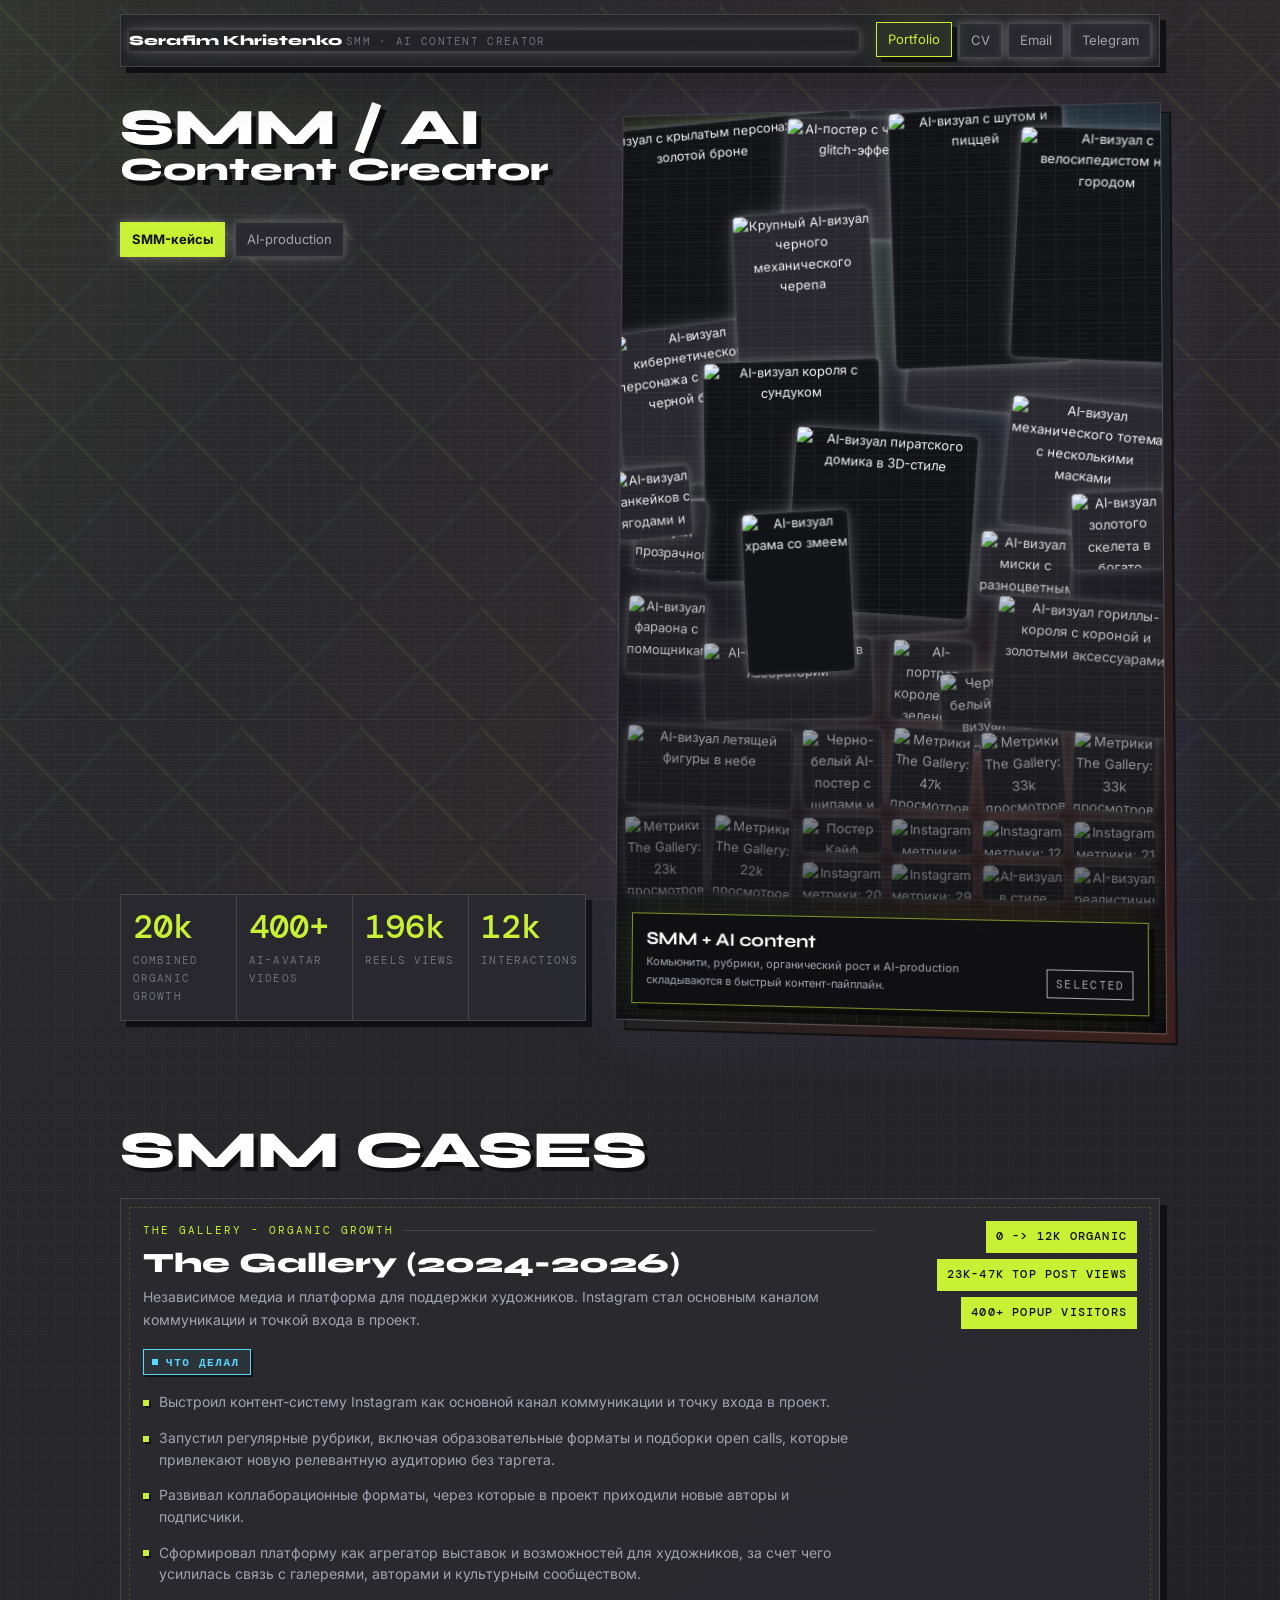
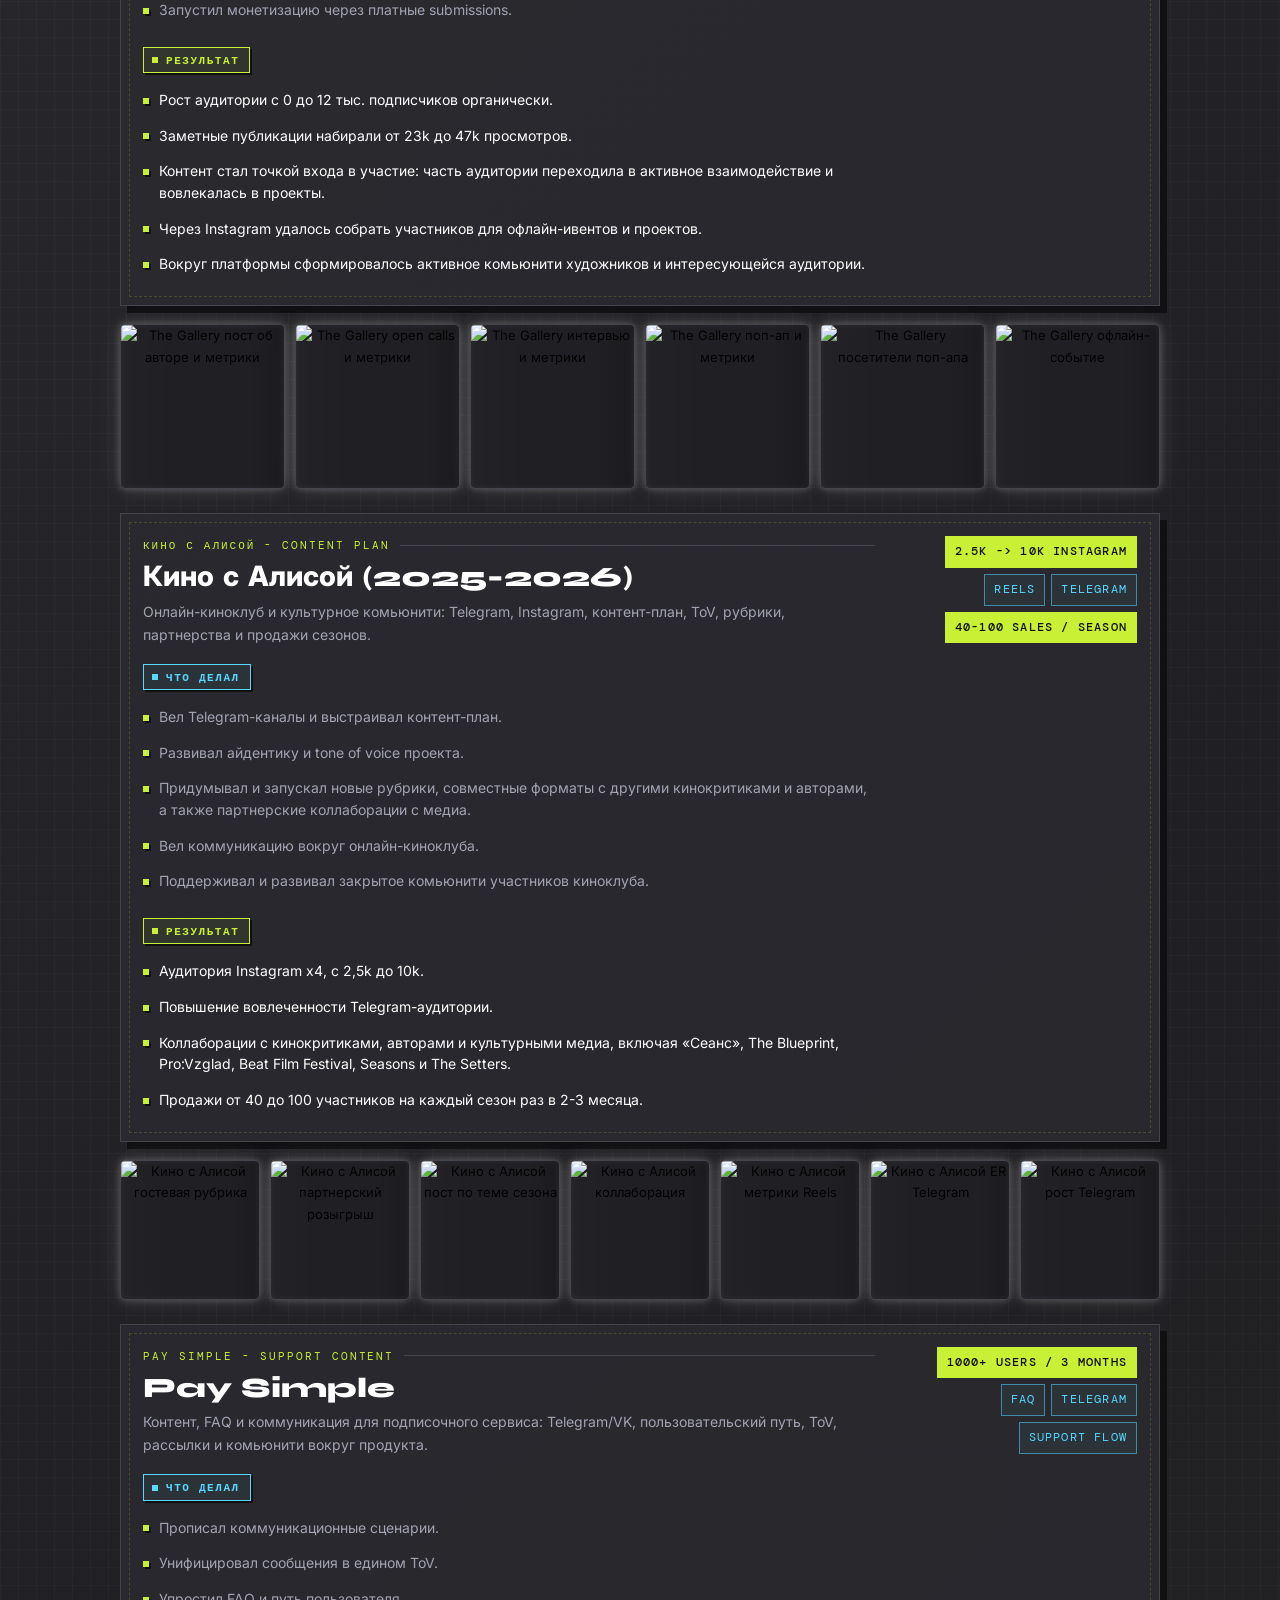
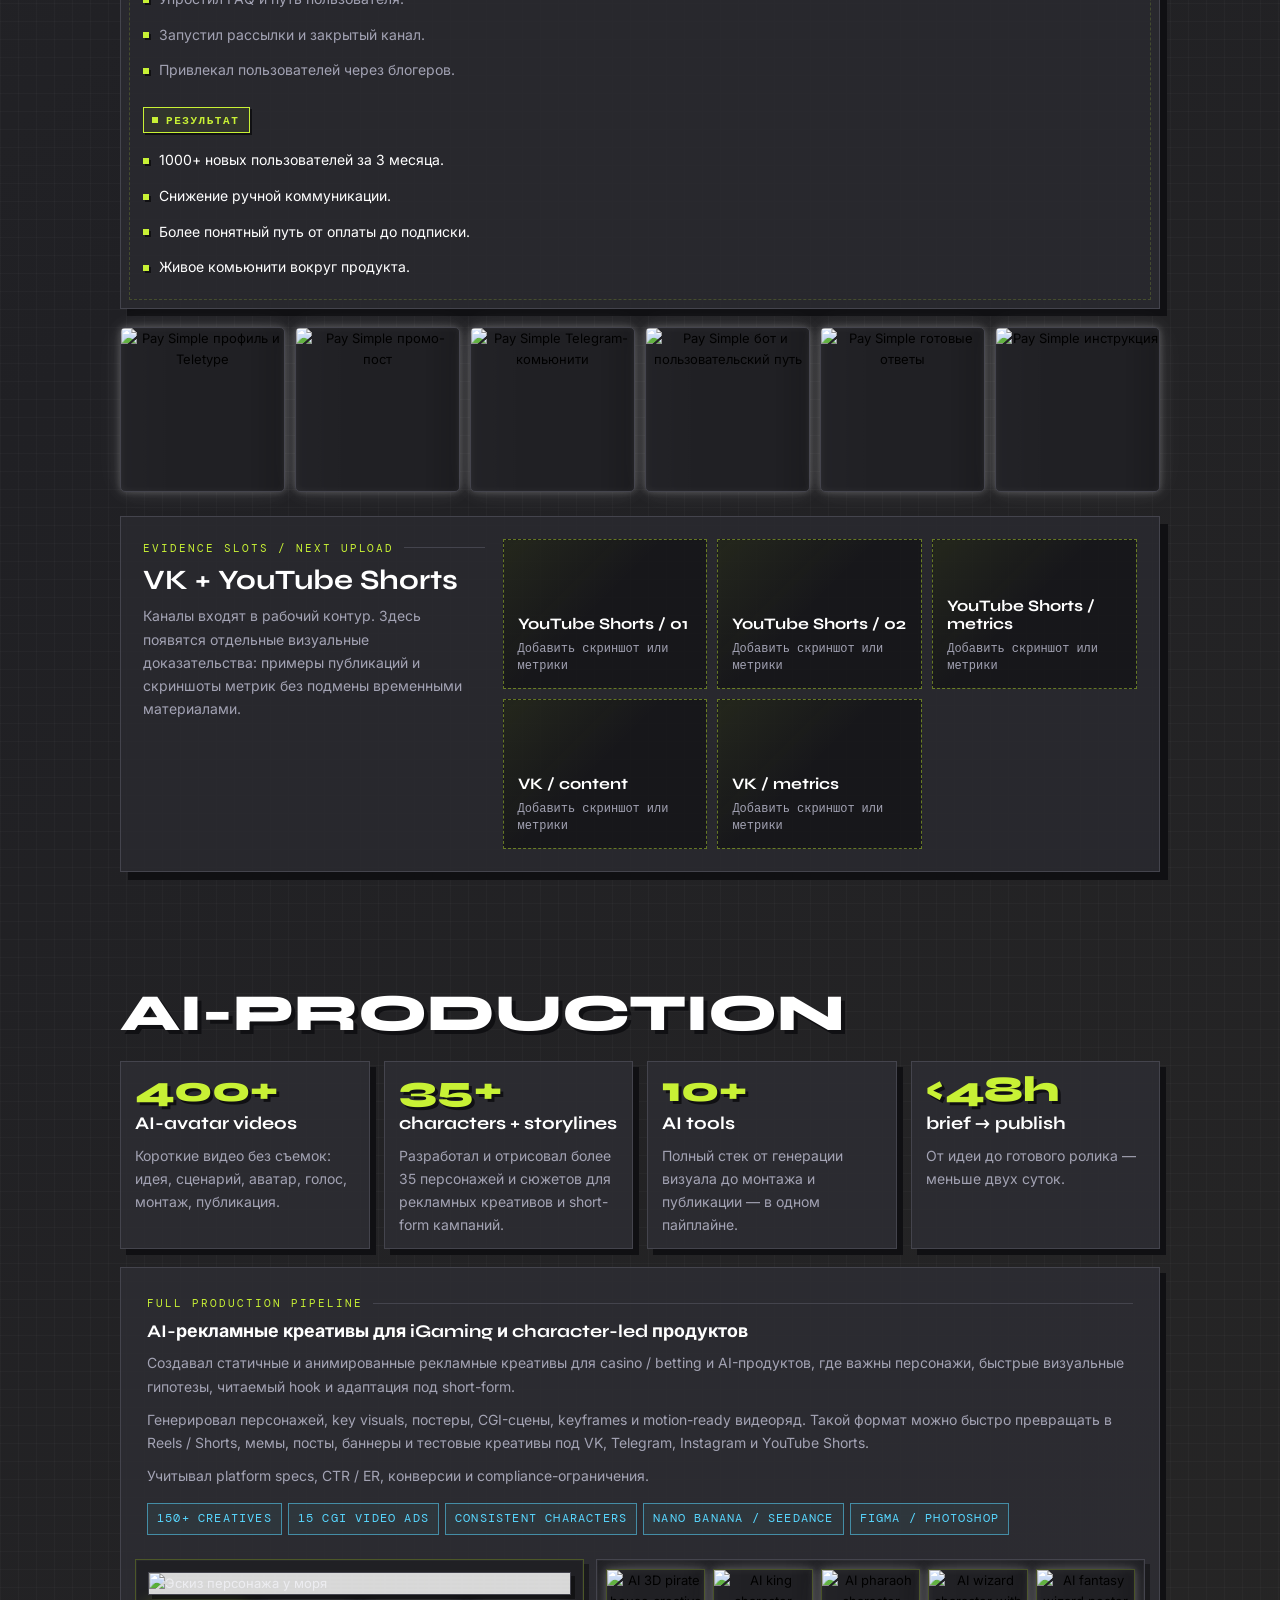
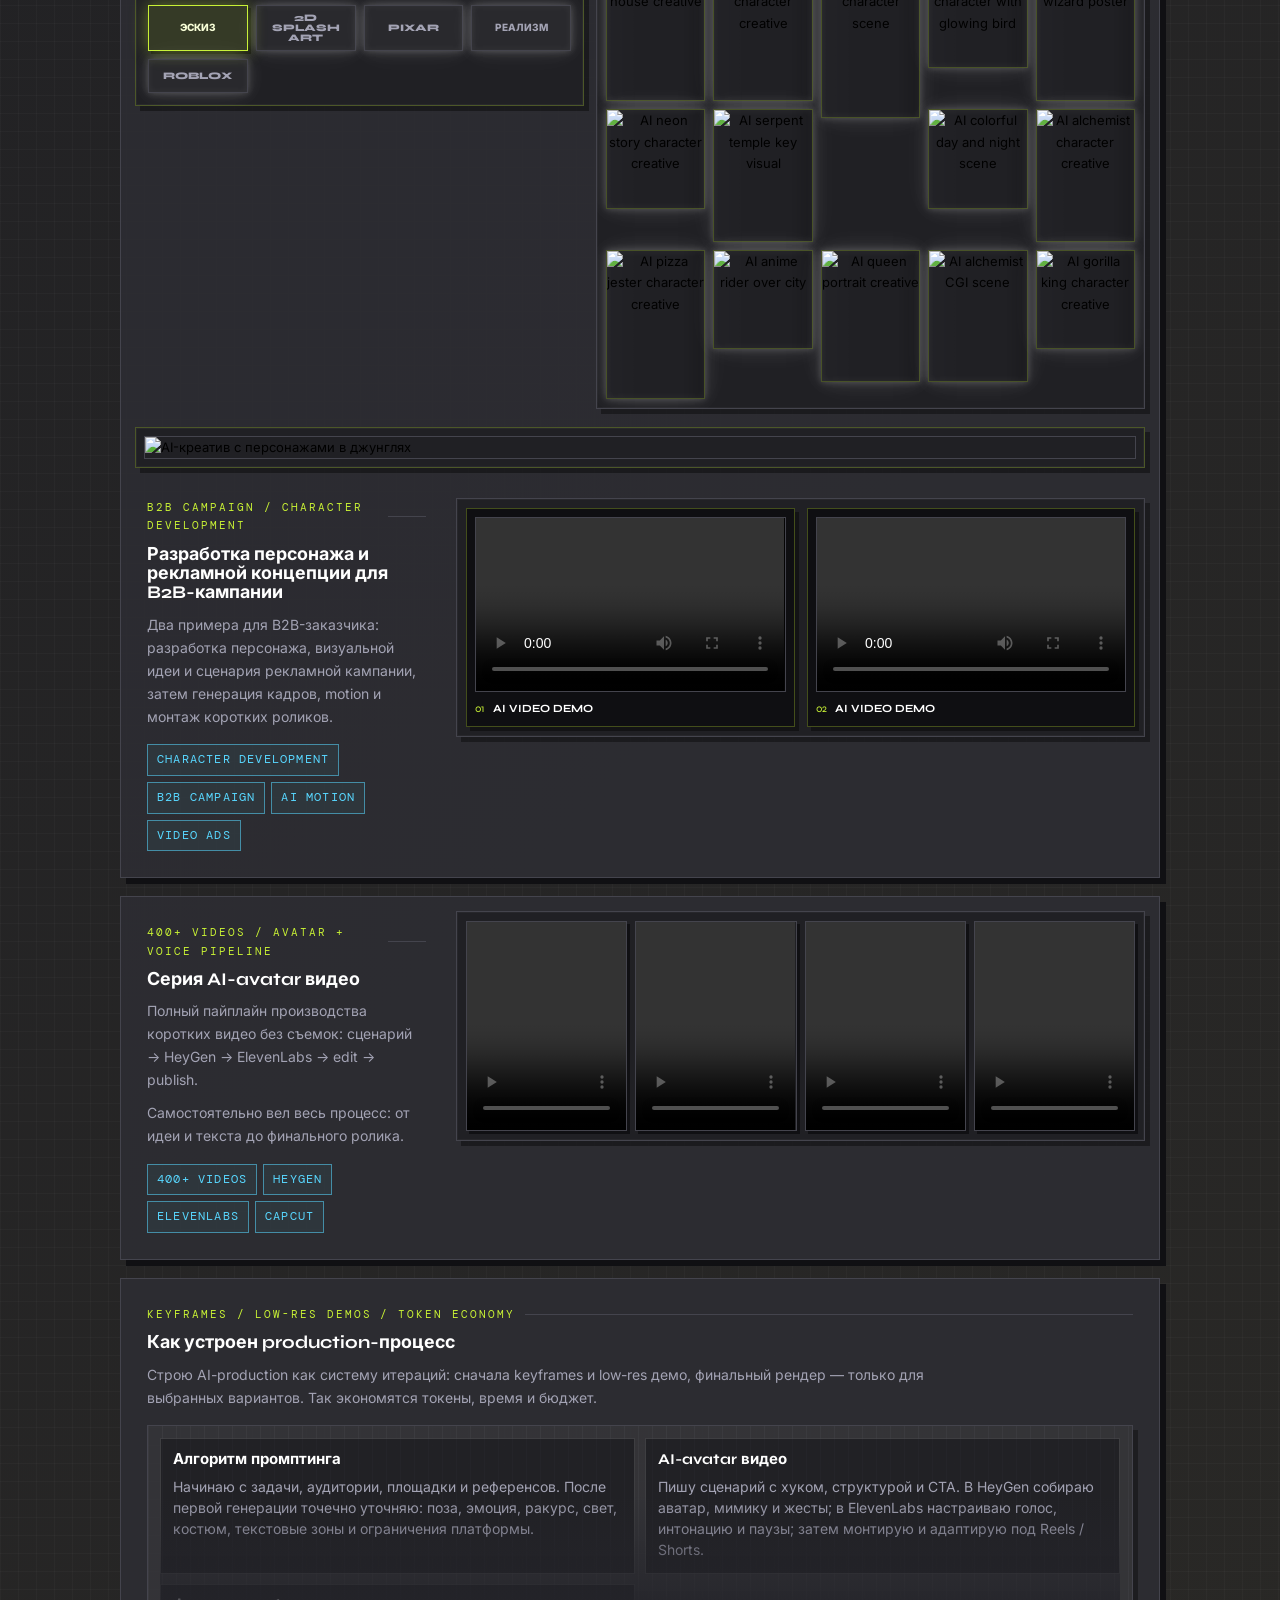
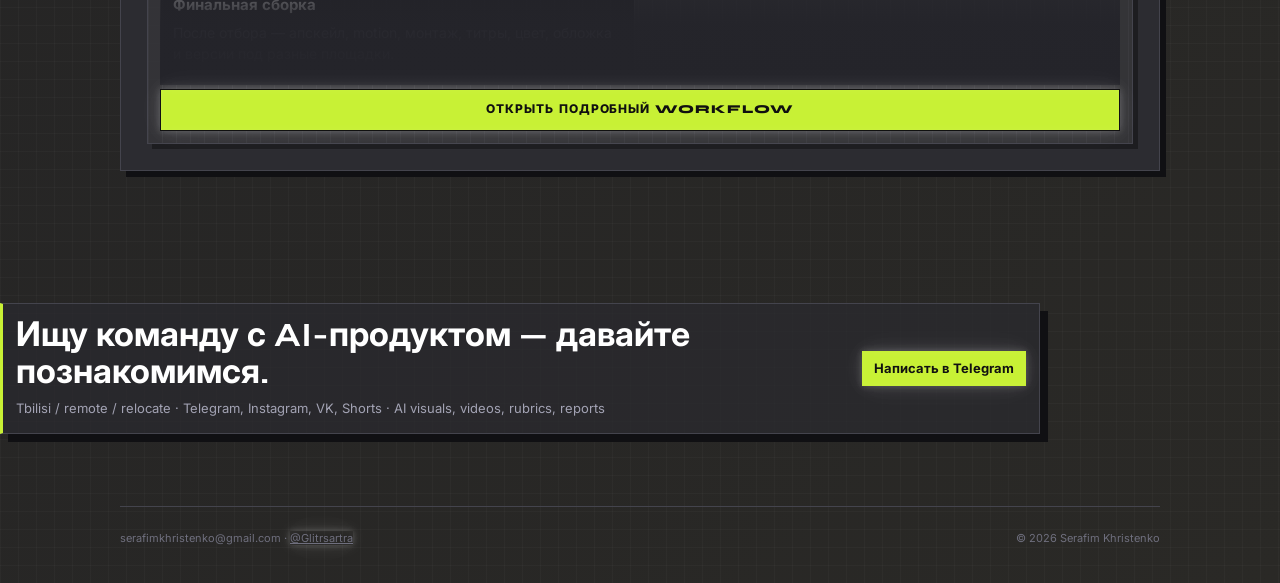
==== commit e1941d8d: "Restore AI avatar video previews" ====
--- a/2026-05-23/files-mentioned-by-the-user-index/index.html
+++ b/2026-05-23/files-mentioned-by-the-user-index/index.html
@@ -532,10 +532,10 @@
             </div>
           </div>
           <div class="production-visual creative-grid avatar-video-placeholders" aria-label="AI avatar video demos">
-            <video class="avatar-demo-video" controls playsinline preload="none" src="assets/avatar_demo_01.mp4" aria-label="AI avatar demo 01"></video>
-            <video class="avatar-demo-video" controls playsinline preload="none" src="assets/avatar_demo_02.mp4" aria-label="AI avatar demo 02"></video>
-            <video class="avatar-demo-video" controls playsinline preload="none" src="assets/avatar_demo_03.mp4" aria-label="AI avatar demo 03"></video>
-            <video class="avatar-demo-video" controls playsinline preload="none" src="assets/avatar_demo_04.mp4" aria-label="AI avatar demo 04"></video>
+            <video class="avatar-demo-video" controls playsinline preload="metadata" src="assets/avatar_demo_01.mp4#t=0.1" aria-label="AI avatar demo 01"></video>
+            <video class="avatar-demo-video" controls playsinline preload="metadata" src="assets/avatar_demo_02.mp4#t=0.1" aria-label="AI avatar demo 02"></video>
+            <video class="avatar-demo-video" controls playsinline preload="metadata" src="assets/avatar_demo_03.mp4#t=0.1" aria-label="AI avatar demo 03"></video>
+            <video class="avatar-demo-video" controls playsinline preload="metadata" src="assets/avatar_demo_04.mp4#t=0.1" aria-label="AI avatar demo 04"></video>
           </div>
         </article>
 
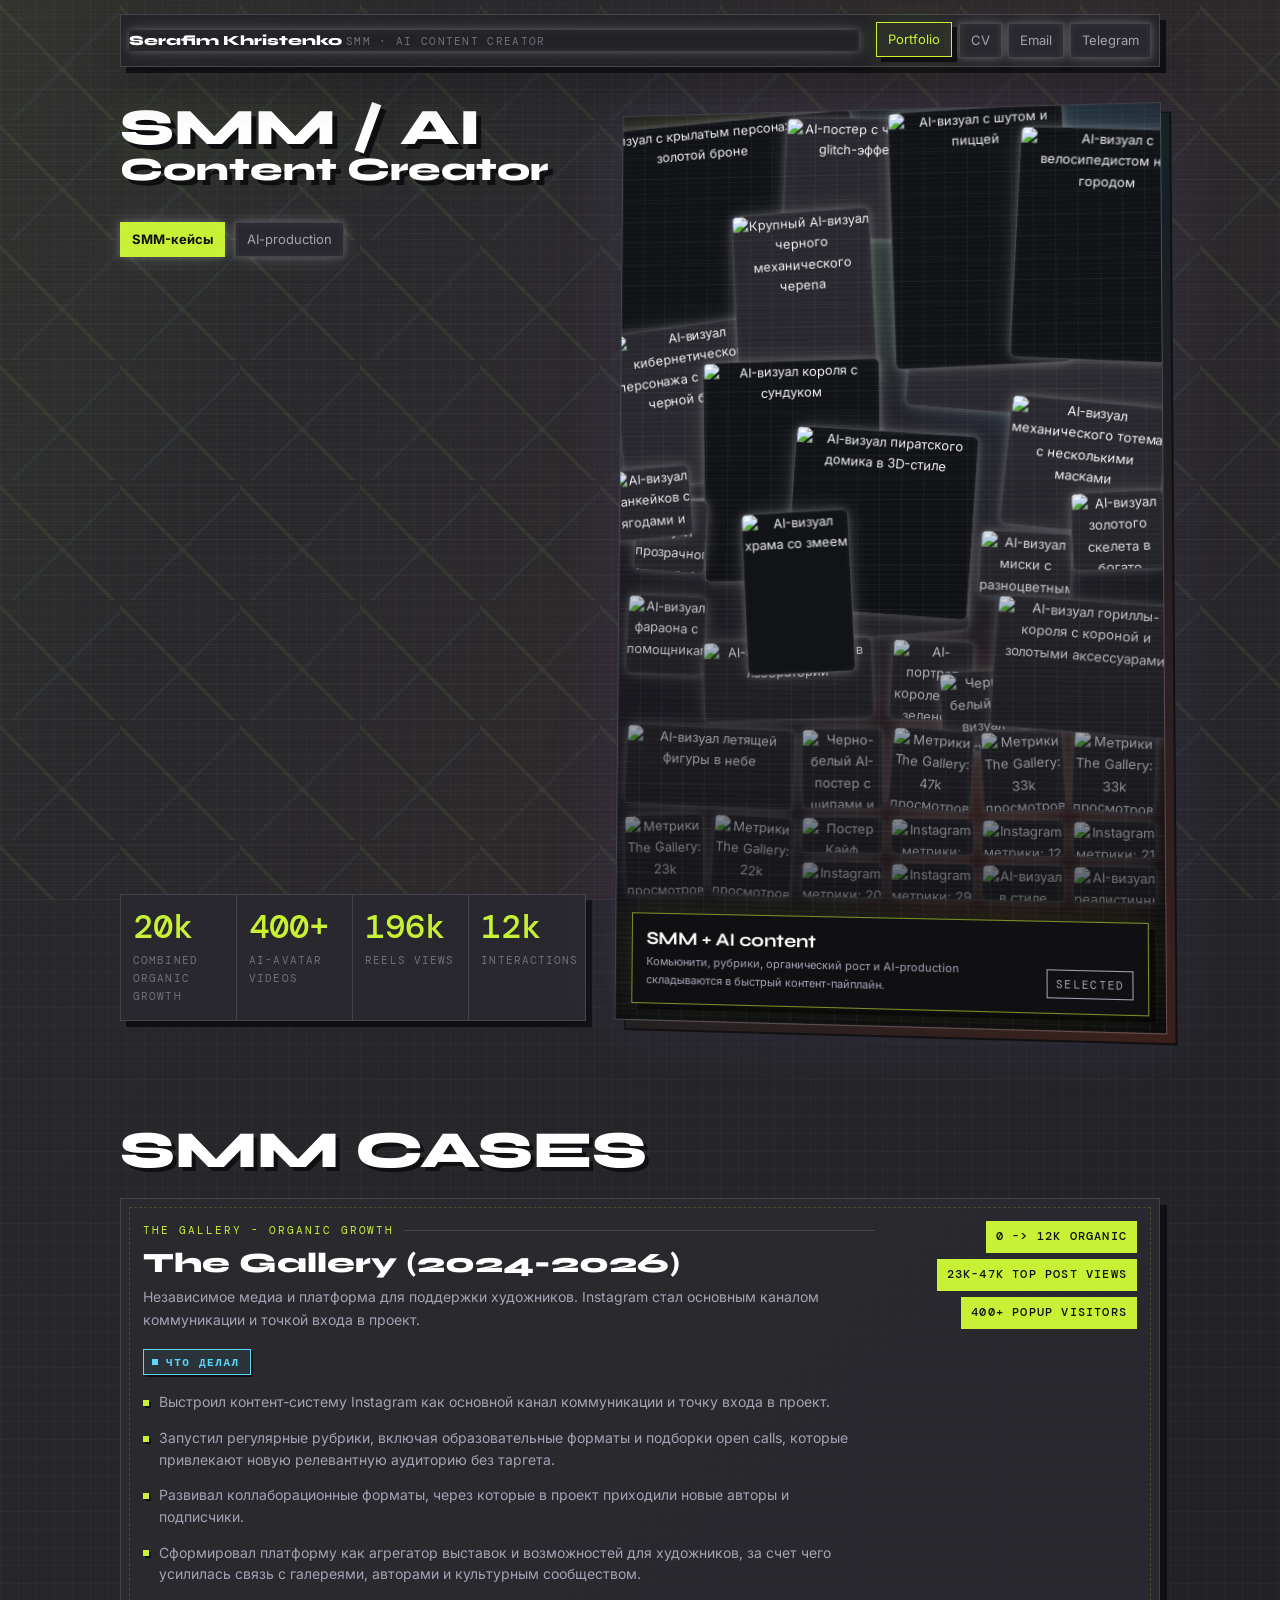
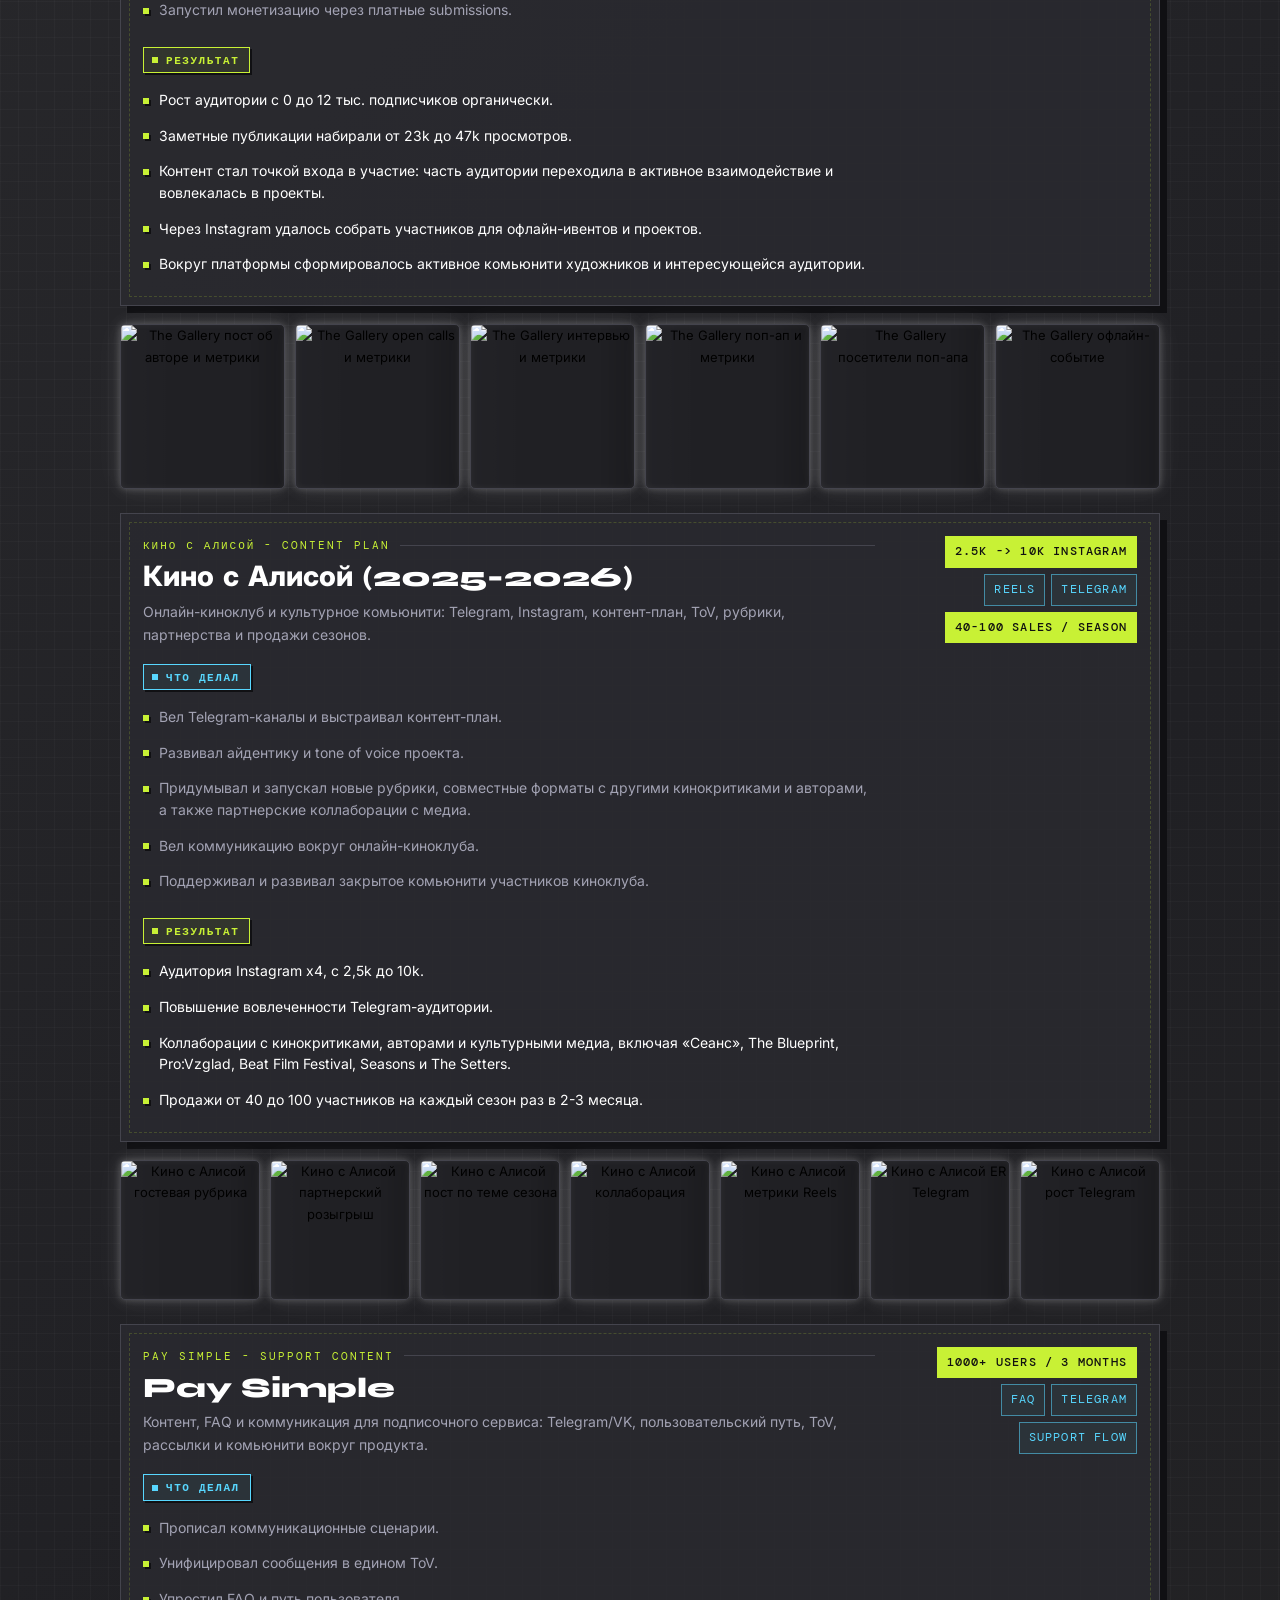
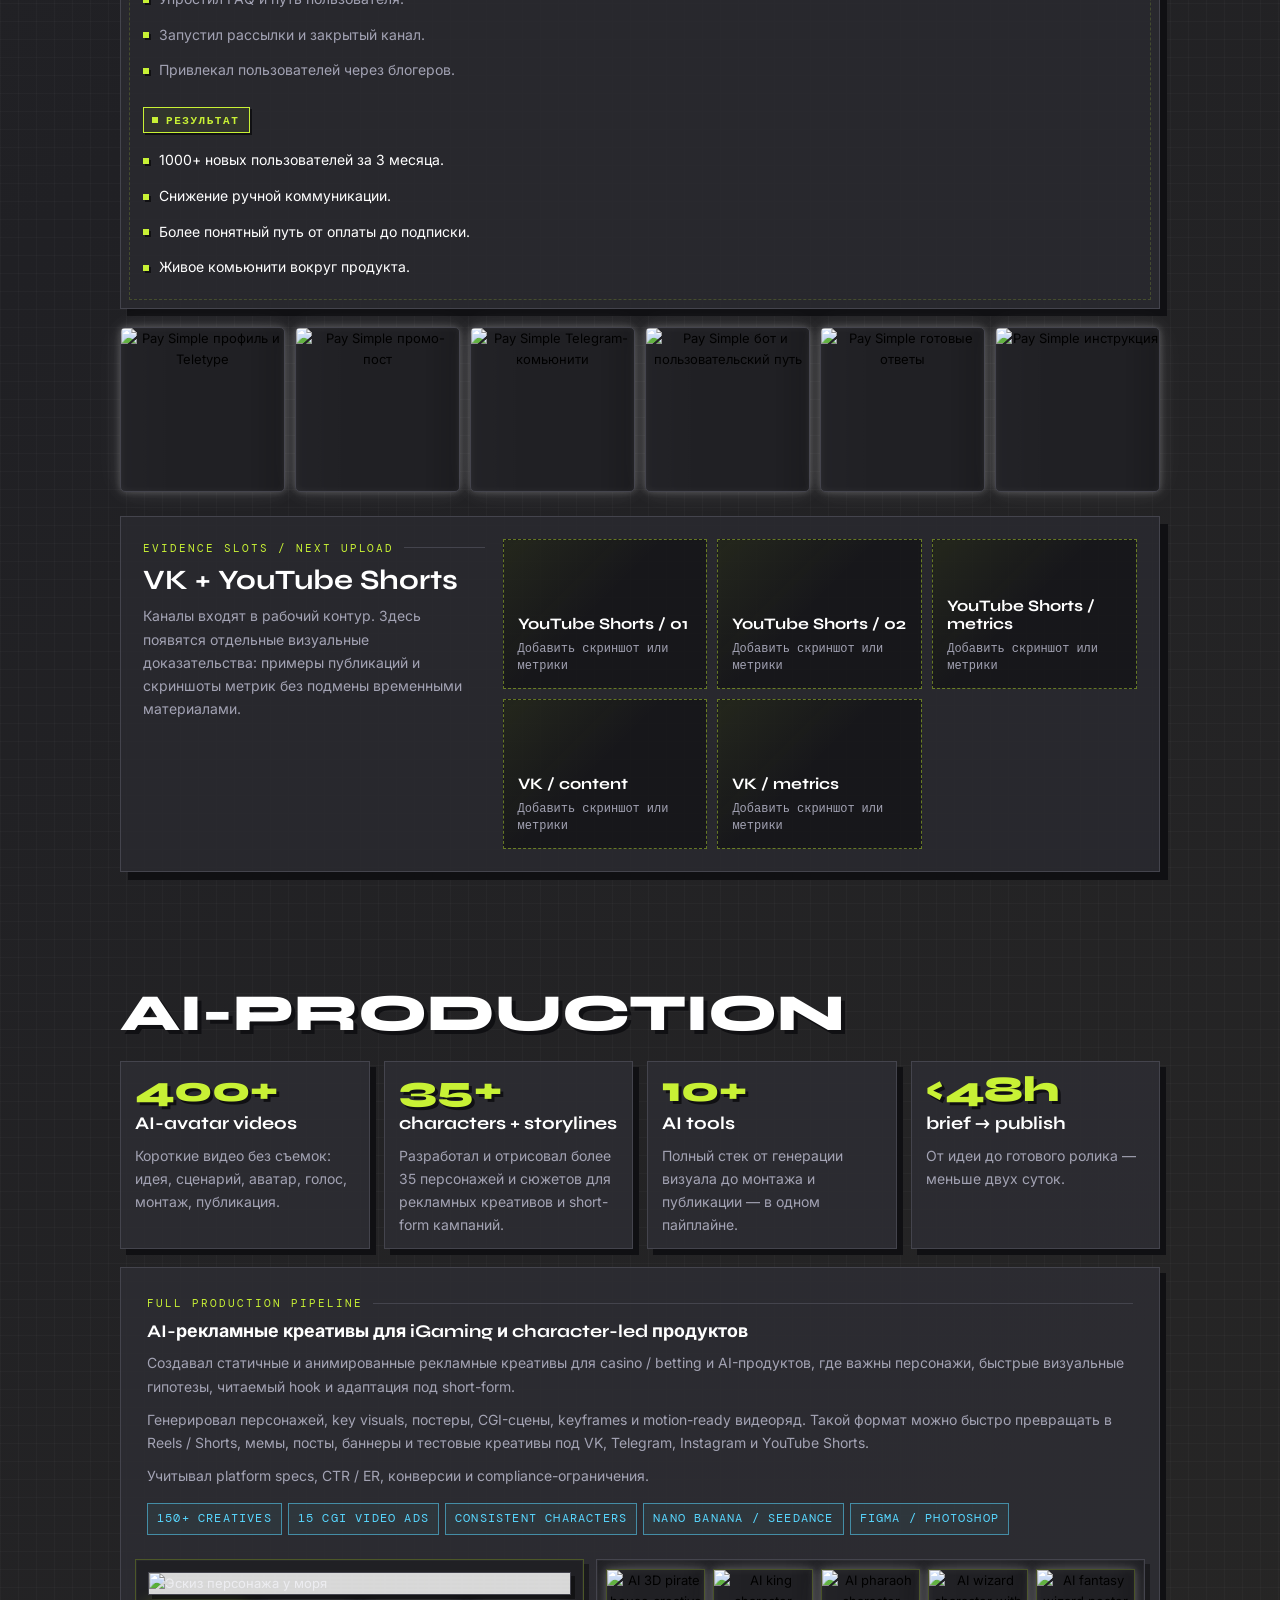
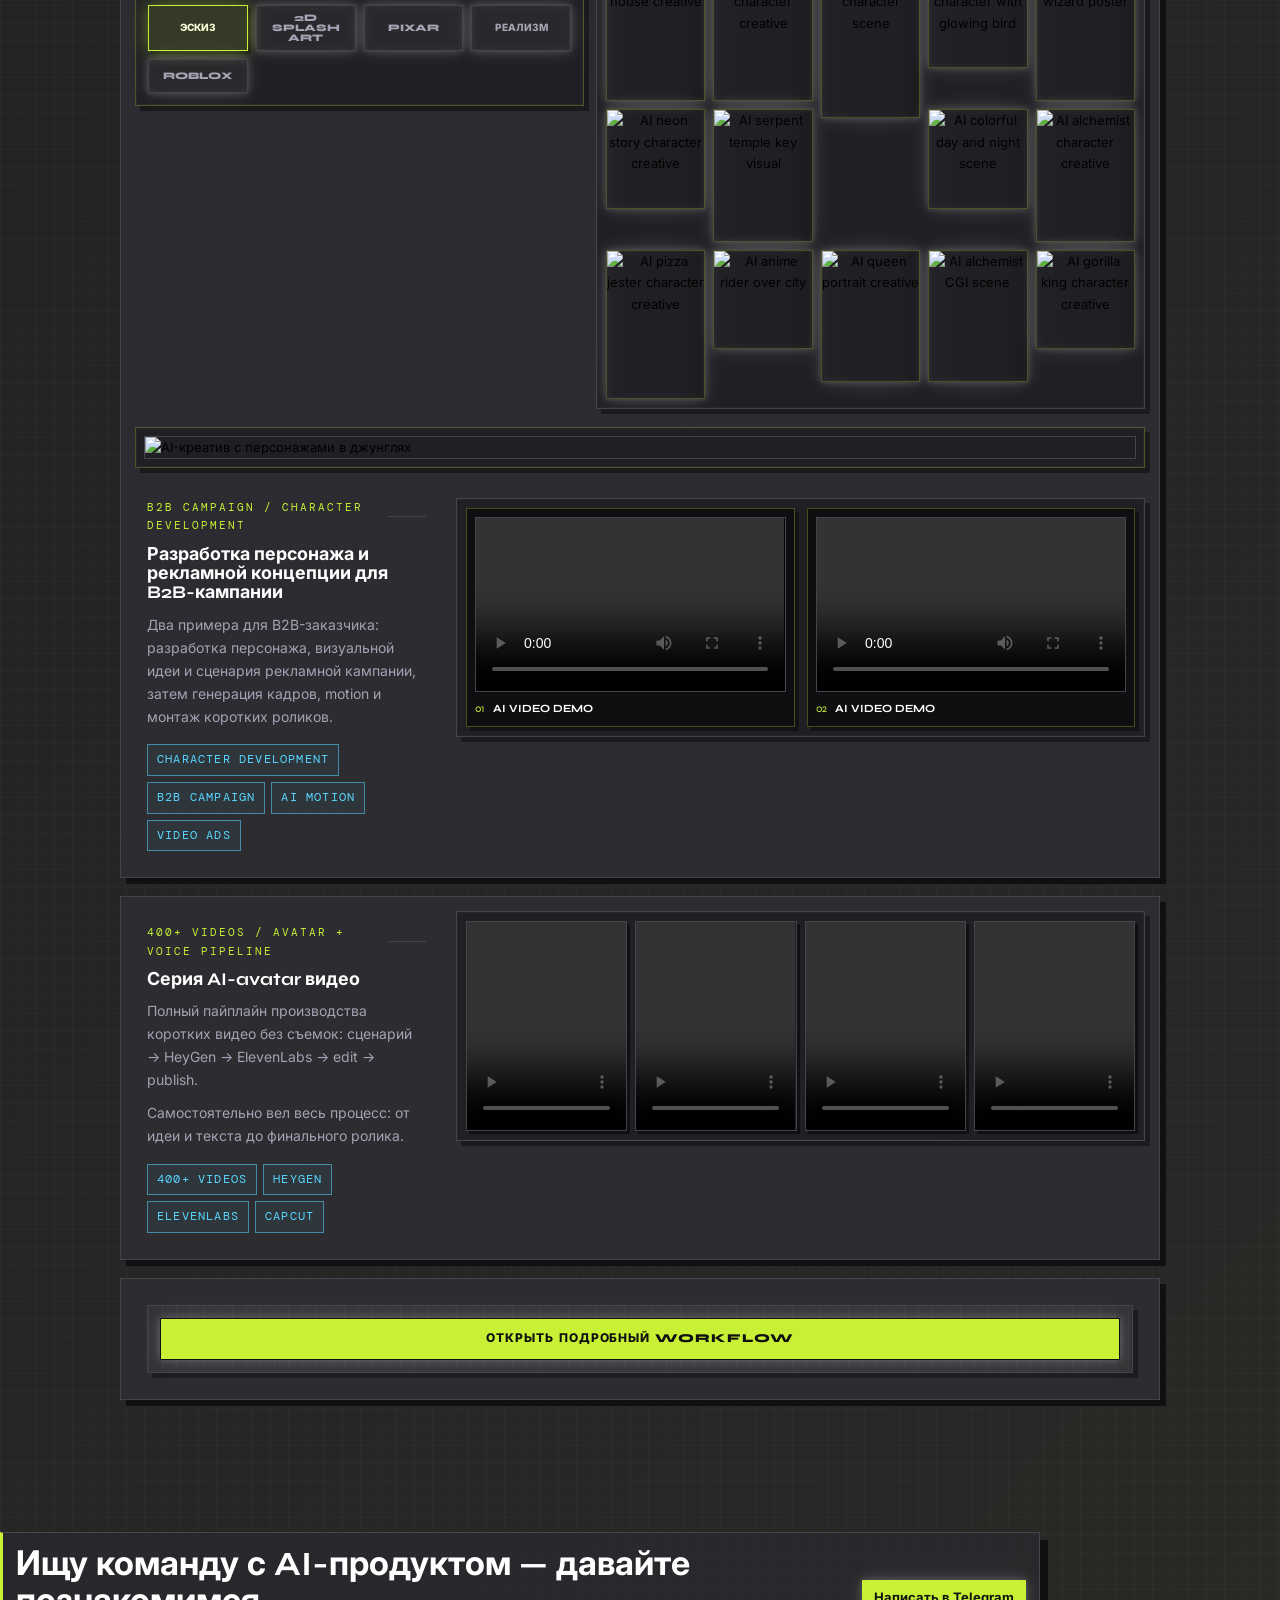
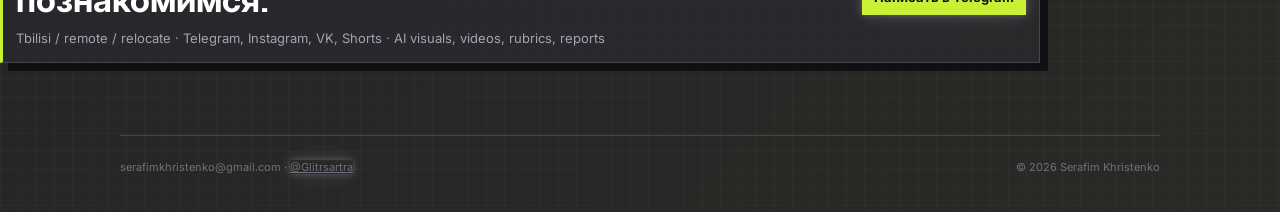
==== commit a182a53b: "Collapse production workflow behind spoiler" ====
--- a/2026-05-23/files-mentioned-by-the-user-index/index.html
+++ b/2026-05-23/files-mentioned-by-the-user-index/index.html
@@ -541,12 +541,11 @@
 
         <article class="production-panel workflow-panel">
           <div class="production-copy">
-            <div class="section-kicker">keyframes / low-res demos / token economy</div>
-            <h3>Как устроен production-процесс</h3>
-            <p class="workflow-lead">Строю AI-production как систему итераций: сначала keyframes и low-res демо, финальный рендер — только для выбранных вариантов. Так экономятся токены, время и бюджет.</p>
-
             <div class="workflow-spoiler" data-spoiler>
               <div class="workflow-spoiler-body" data-spoiler-body>
+                <div class="section-kicker">keyframes / low-res demos / token economy</div>
+                <h3>Как устроен production-процесс</h3>
+                <p class="workflow-lead">Строю AI-production как систему итераций: сначала keyframes и low-res демо, финальный рендер — только для выбранных вариантов. Так экономятся токены, время и бюджет.</p>
                 <div class="workflow-detail-grid">
                   <section class="workflow-detail-card">
                     <h4>Алгоритм промптинга</h4>
--- a/2026-05-23/files-mentioned-by-the-user-index/styles.css
+++ b/2026-05-23/files-mentioned-by-the-user-index/styles.css
@@ -2035,7 +2035,6 @@
 
 .workflow-spoiler {
   position: relative;
-  margin-top: 16px;
   padding: 12px;
   background:
     linear-gradient(90deg, rgba(255, 255, 255, 0.035) 1px, transparent 1px) 0 0 / 14px 14px,
@@ -2044,32 +2043,20 @@
   box-shadow: 5px 5px 0 rgba(0, 0, 0, 0.34);
 }
 
-.workflow-spoiler::after {
-  content: "";
-  position: absolute;
-  left: 12px;
-  right: 12px;
-  bottom: 58px;
-  z-index: 2;
-  height: 190px;
-  pointer-events: none;
-  background: linear-gradient(180deg, transparent, rgba(36, 36, 42, 0.96) 68%, rgba(36, 36, 42, 1));
-  opacity: 1;
-  transition: opacity 180ms ease;
-}
-
-.workflow-spoiler.is-open::after {
+.workflow-spoiler-body {
+  max-height: 0;
   opacity: 0;
-}
-
-.workflow-spoiler-body {
-  max-height: 310px;
   overflow: hidden;
-  transition: max-height 260ms ease;
+  transition: max-height 260ms ease, opacity 180ms ease;
 }
 
 .workflow-spoiler.is-open .workflow-spoiler-body {
   max-height: 1500px;
+  opacity: 1;
+}
+
+.workflow-spoiler-body .workflow-lead {
+  margin-bottom: 16px;
 }
 
 .workflow-detail-grid {
@@ -2104,7 +2091,7 @@
   z-index: 3;
   width: 100%;
   min-height: 42px;
-  margin-top: 12px;
+  margin-top: 0;
   color: #101010;
   background: var(--acid);
   border: 1px solid #101010;
@@ -2119,6 +2106,10 @@
 .workflow-spoiler-toggle:hover,
 .workflow-spoiler-toggle:focus-visible {
   box-shadow: 0 0 0 1px #fff, 0 0 24px rgba(200, 241, 53, 0.46), 4px 4px 0 var(--shadow);
+}
+
+.workflow-spoiler.is-open .workflow-spoiler-toggle {
+  margin-top: 12px;
 }
 
 .production-experience {
@@ -2845,8 +2836,8 @@
     grid-template-columns: 1fr;
   }
 
-  .workflow-spoiler-body {
-    max-height: 380px;
+  .workflow-spoiler.is-open .workflow-spoiler-body {
+    max-height: 1800px;
   }
 
   .metrics {
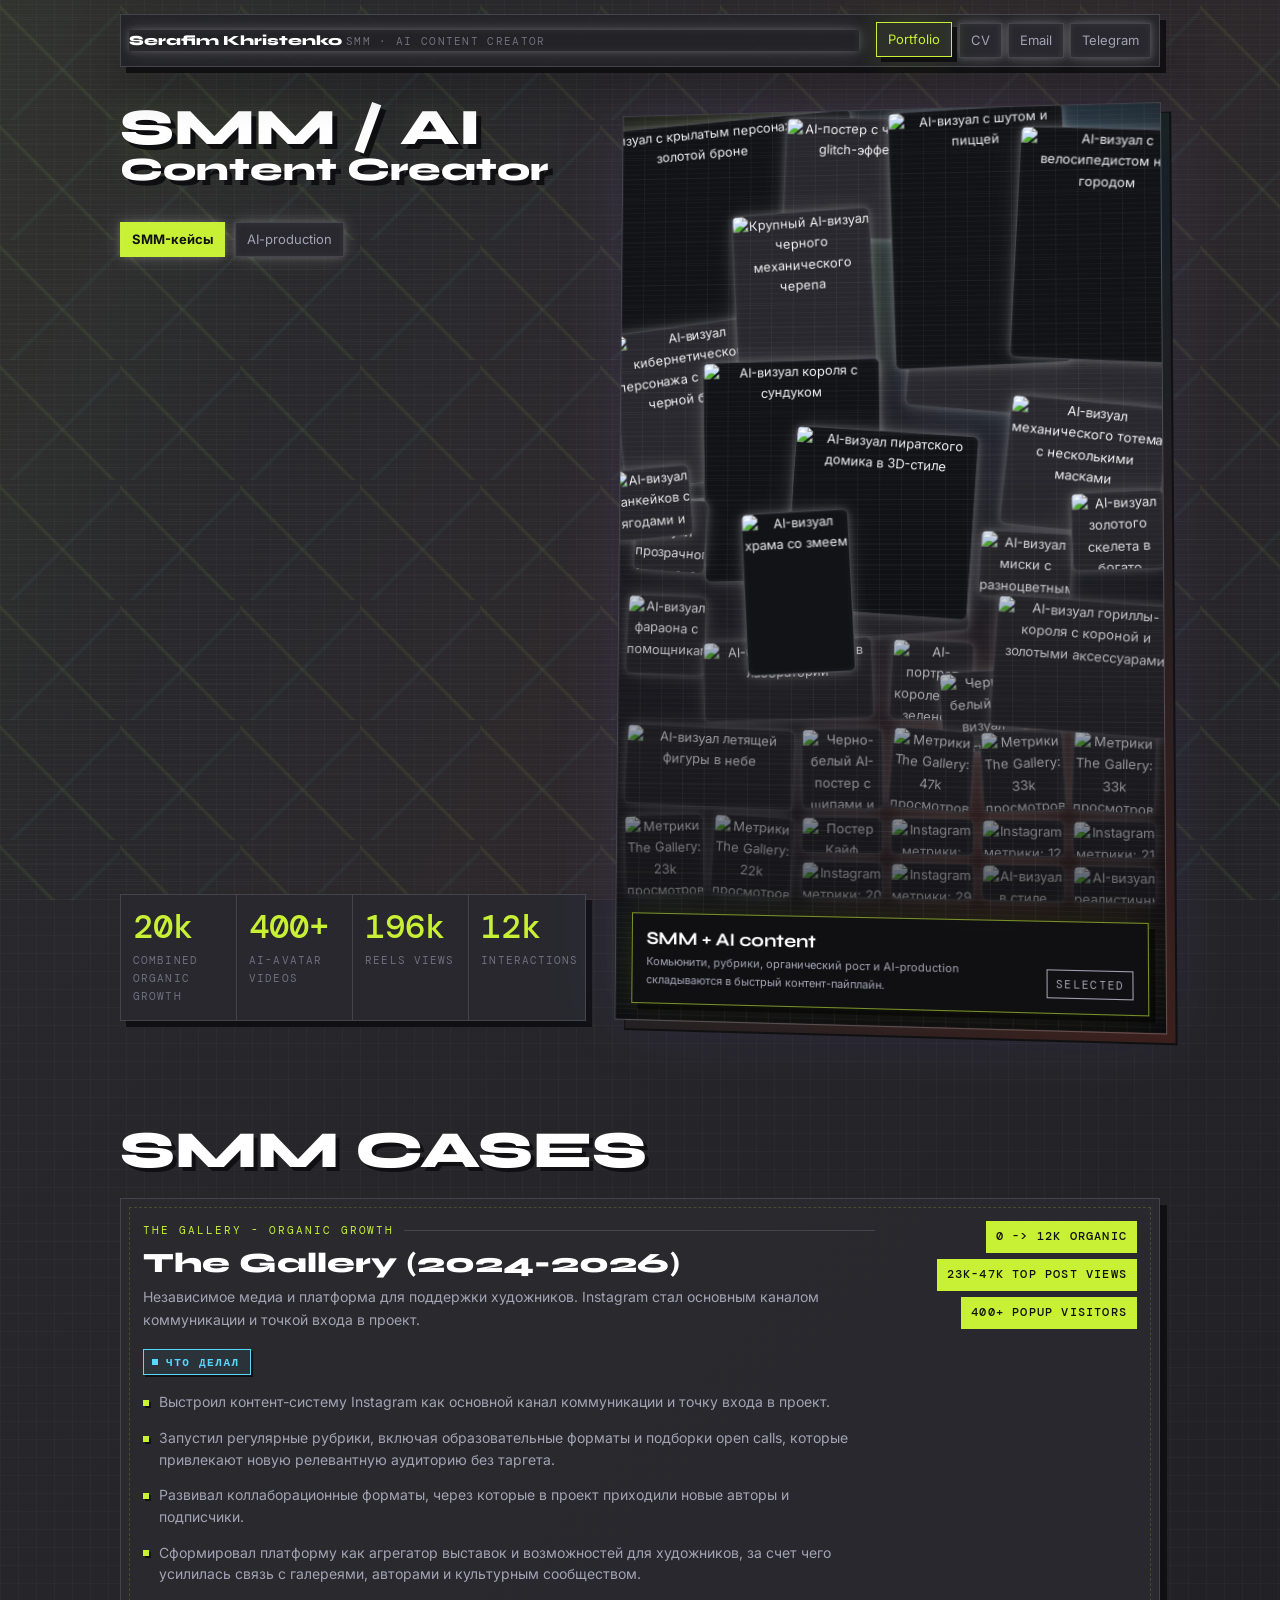
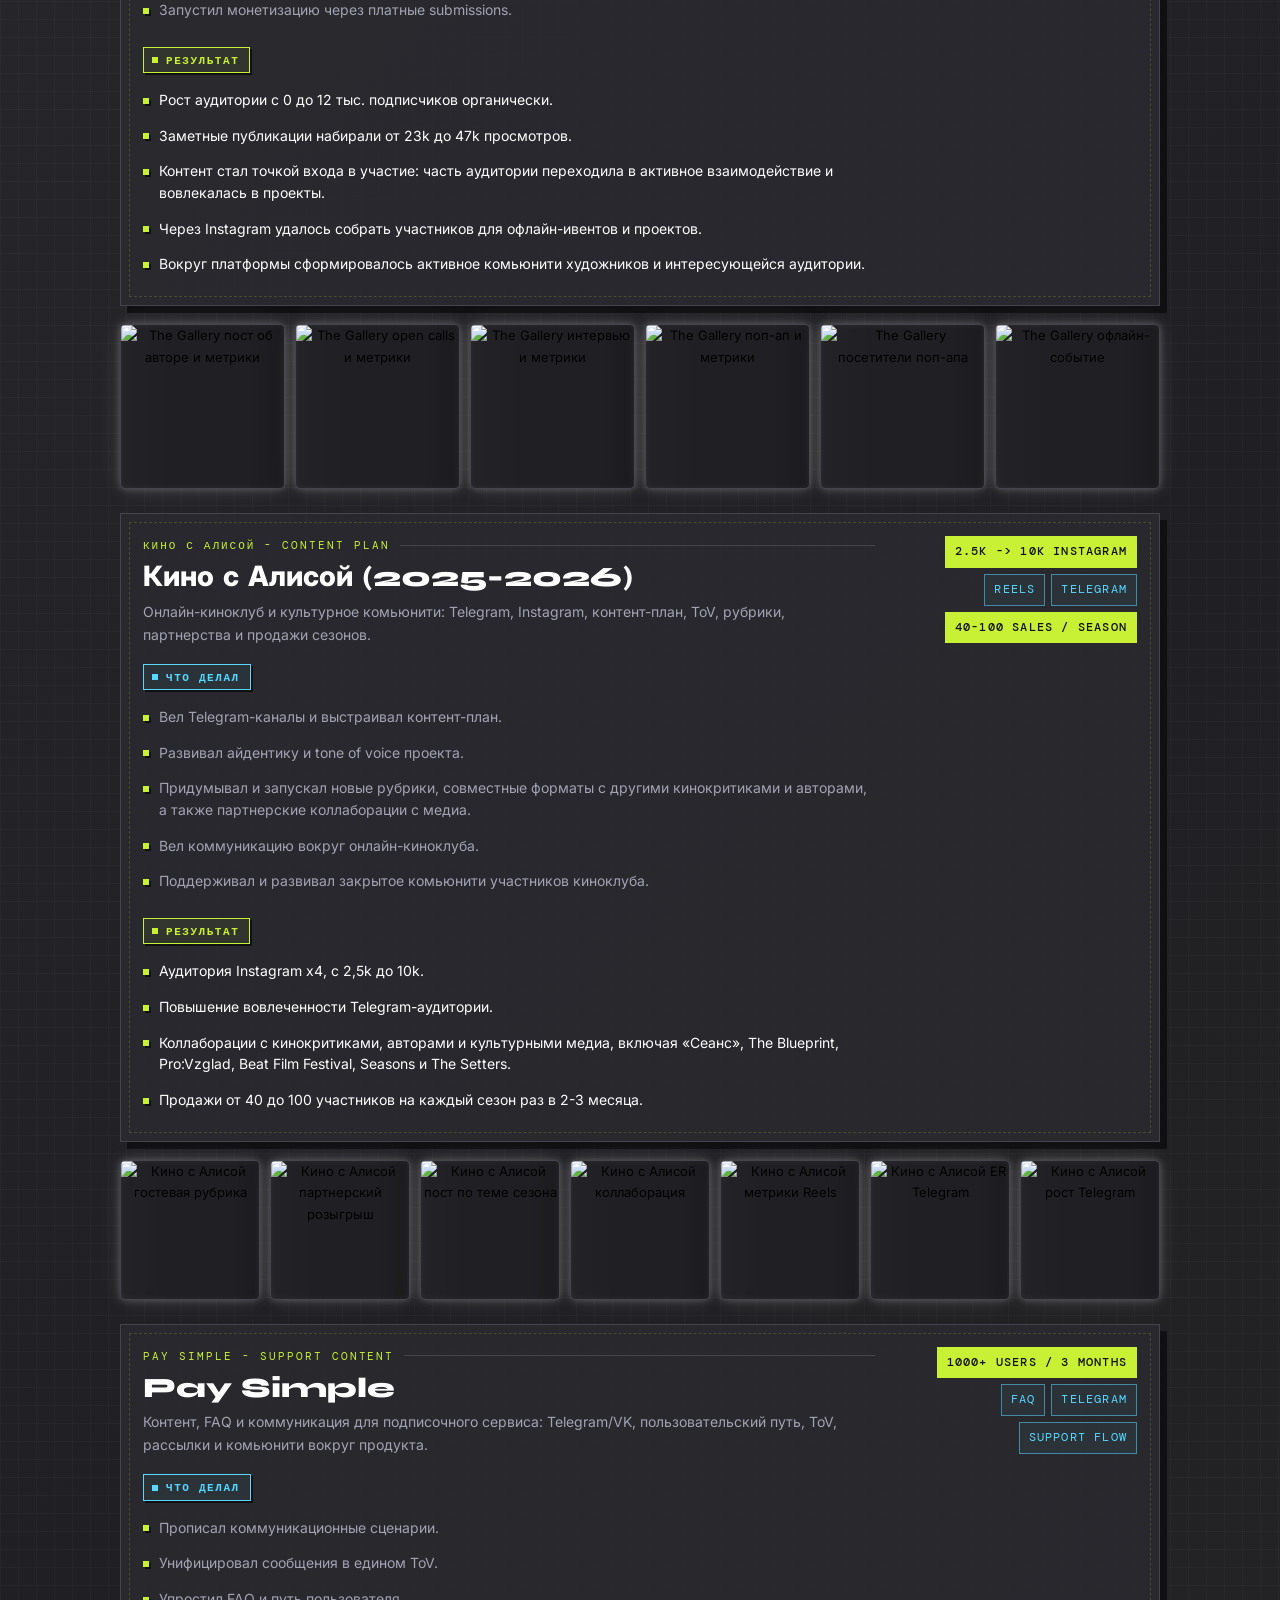
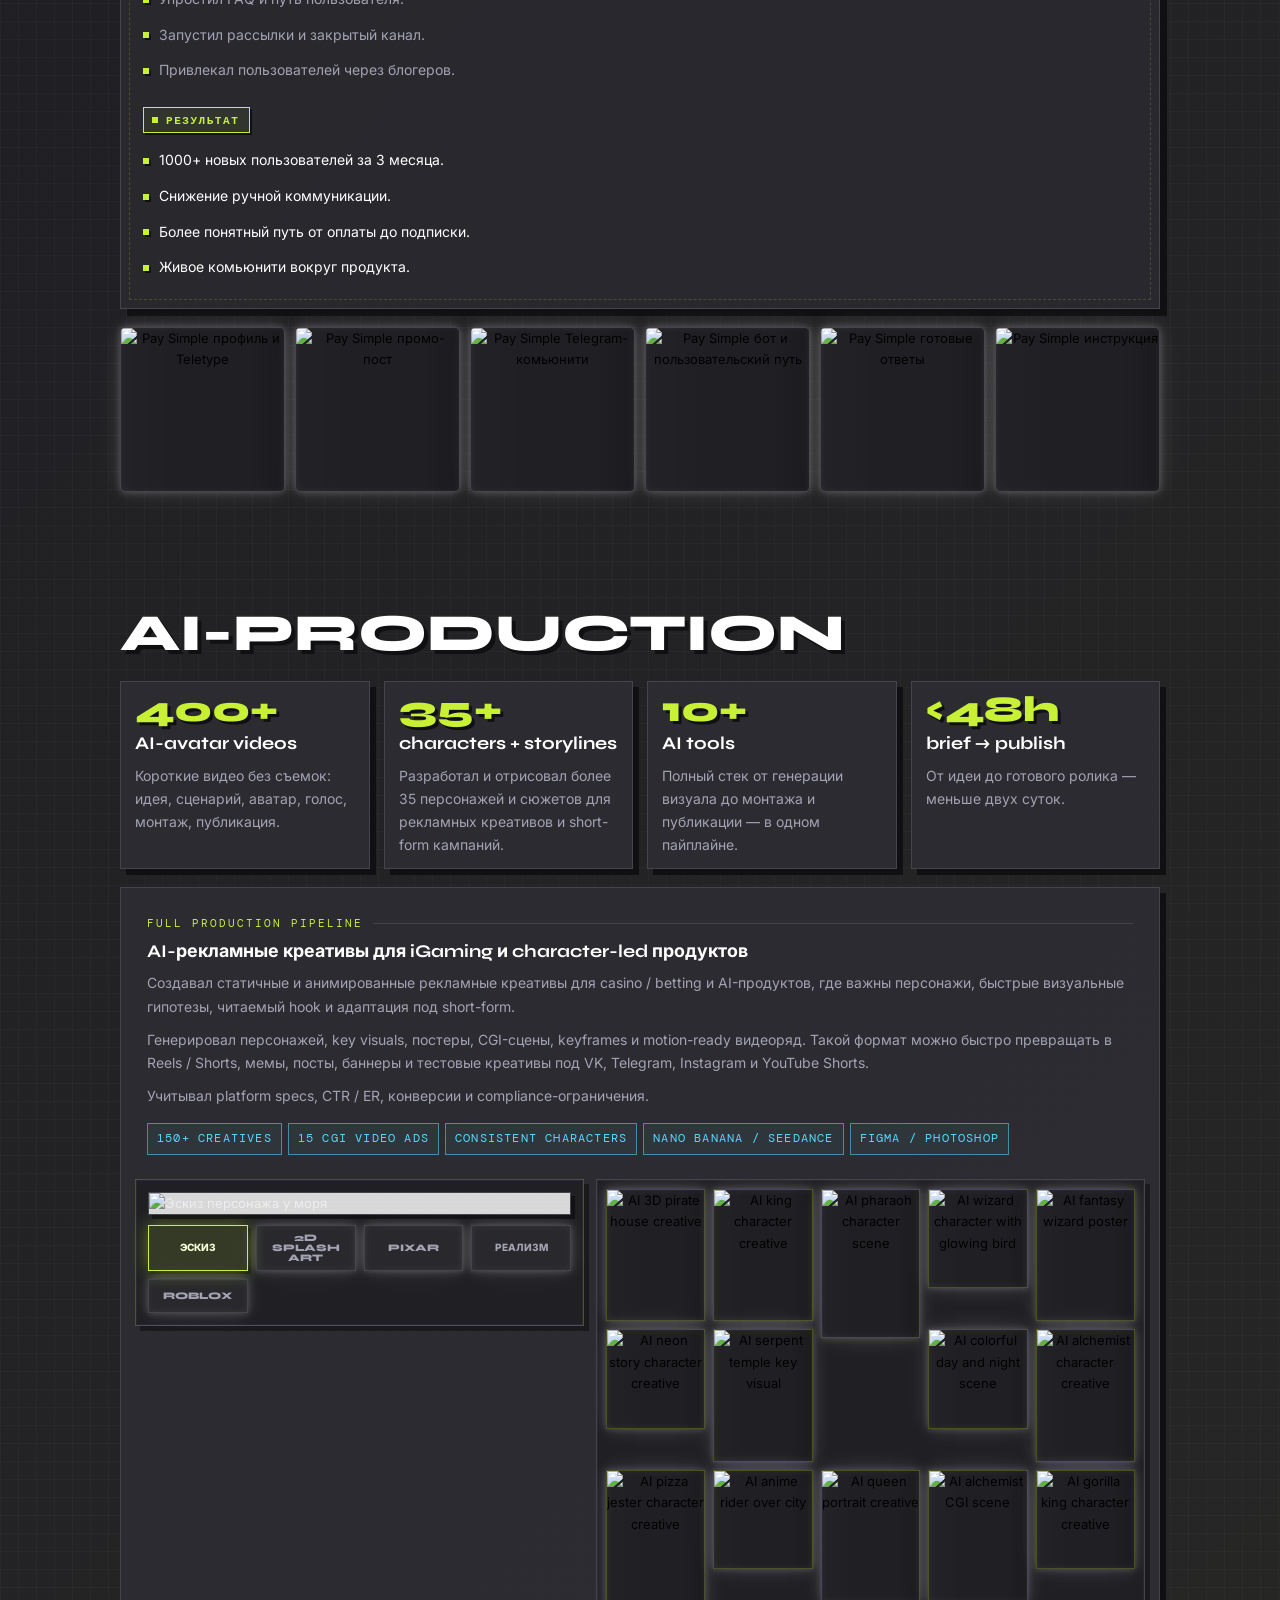
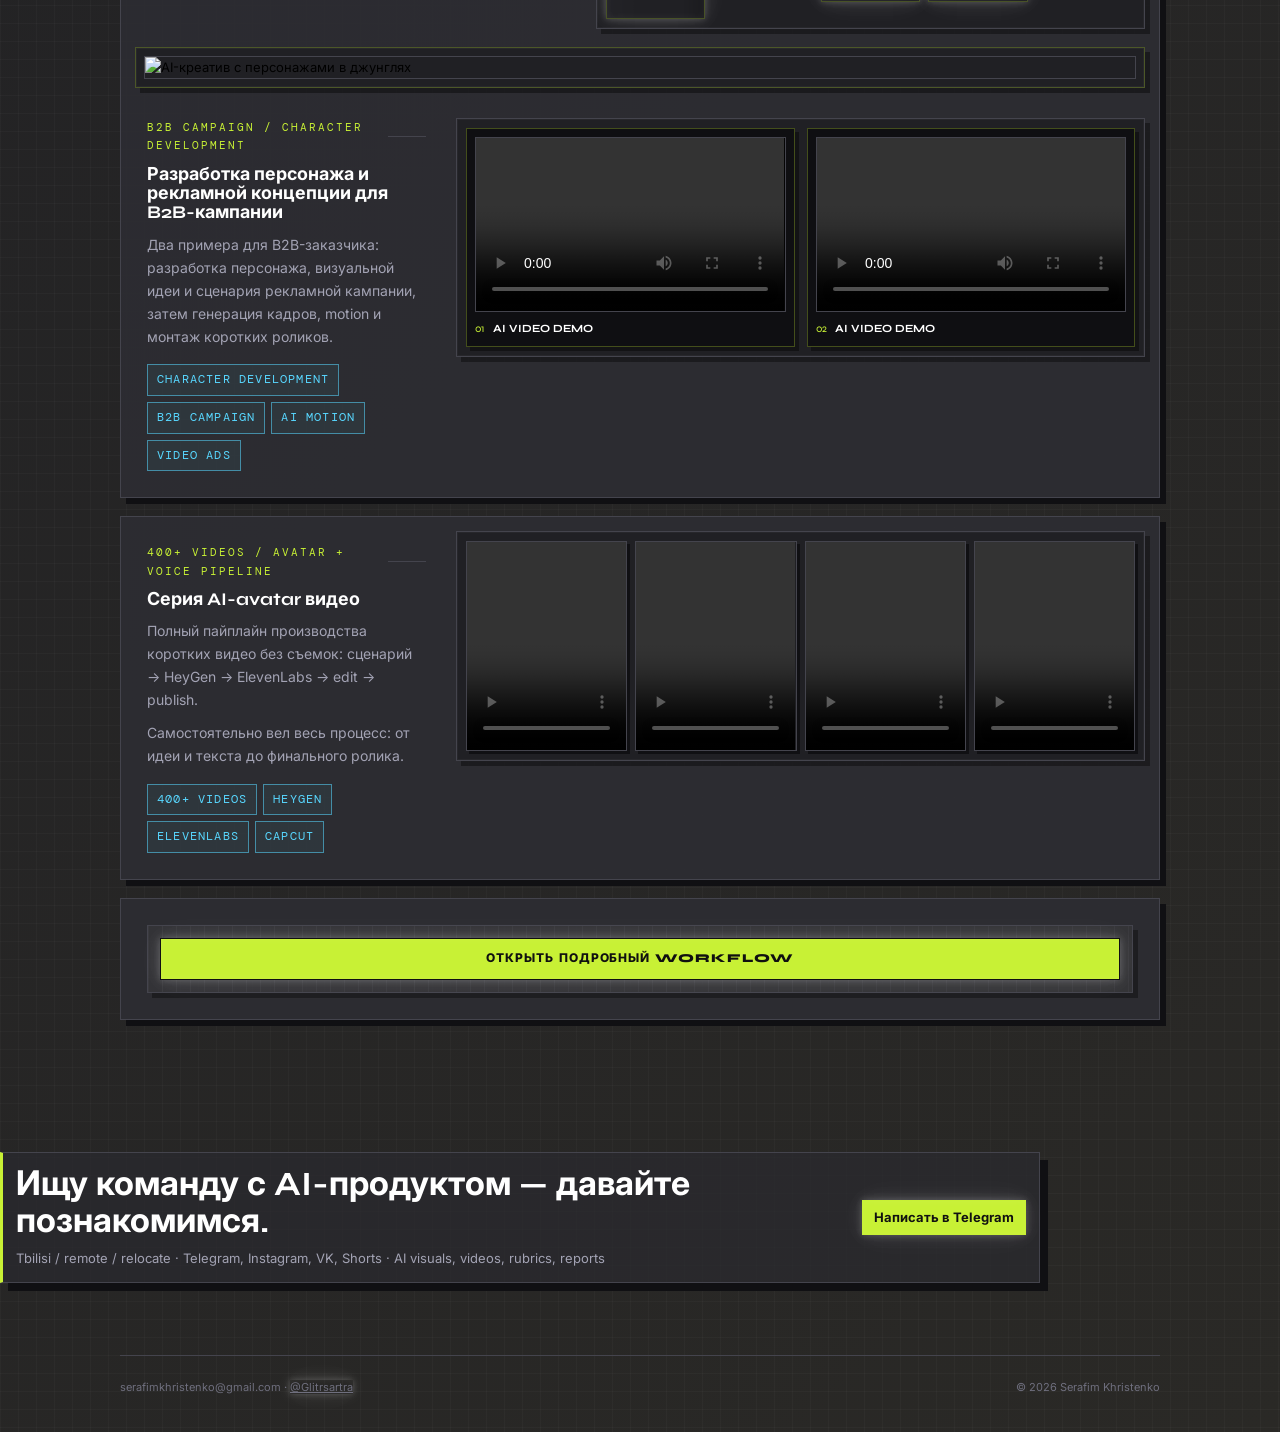
==== commit fb2f2d17: "Remove empty Evidence Slots section (VK + YouTube Shorts)" ====
--- a/2026-05-23/files-mentioned-by-the-user-index/index.html
+++ b/2026-05-23/files-mentioned-by-the-user-index/index.html
@@ -343,35 +343,6 @@
           </div>
         </article>
 
-        <article class="channel-evidence" aria-labelledby="channel-evidence-title">
-          <div class="channel-evidence-copy">
-            <div class="section-kicker">Evidence slots / next upload</div>
-            <h3 id="channel-evidence-title">VK + YouTube Shorts</h3>
-            <p>Каналы входят в рабочий контур. Здесь появятся отдельные визуальные доказательства: примеры публикаций и скриншоты метрик без подмены временными материалами.</p>
-          </div>
-          <div class="channel-evidence-grid">
-            <div class="evidence-slot">
-              <strong>YouTube Shorts / 01</strong>
-              <span>Добавить скриншот или метрики</span>
-            </div>
-            <div class="evidence-slot">
-              <strong>YouTube Shorts / 02</strong>
-              <span>Добавить скриншот или метрики</span>
-            </div>
-            <div class="evidence-slot">
-              <strong>YouTube Shorts / metrics</strong>
-              <span>Добавить скриншот или метрики</span>
-            </div>
-            <div class="evidence-slot">
-              <strong>VK / content</strong>
-              <span>Добавить скриншот или метрики</span>
-            </div>
-            <div class="evidence-slot">
-              <strong>VK / metrics</strong>
-              <span>Добавить скриншот или метрики</span>
-            </div>
-          </div>
-        </article>
       </div>
     </section>
 
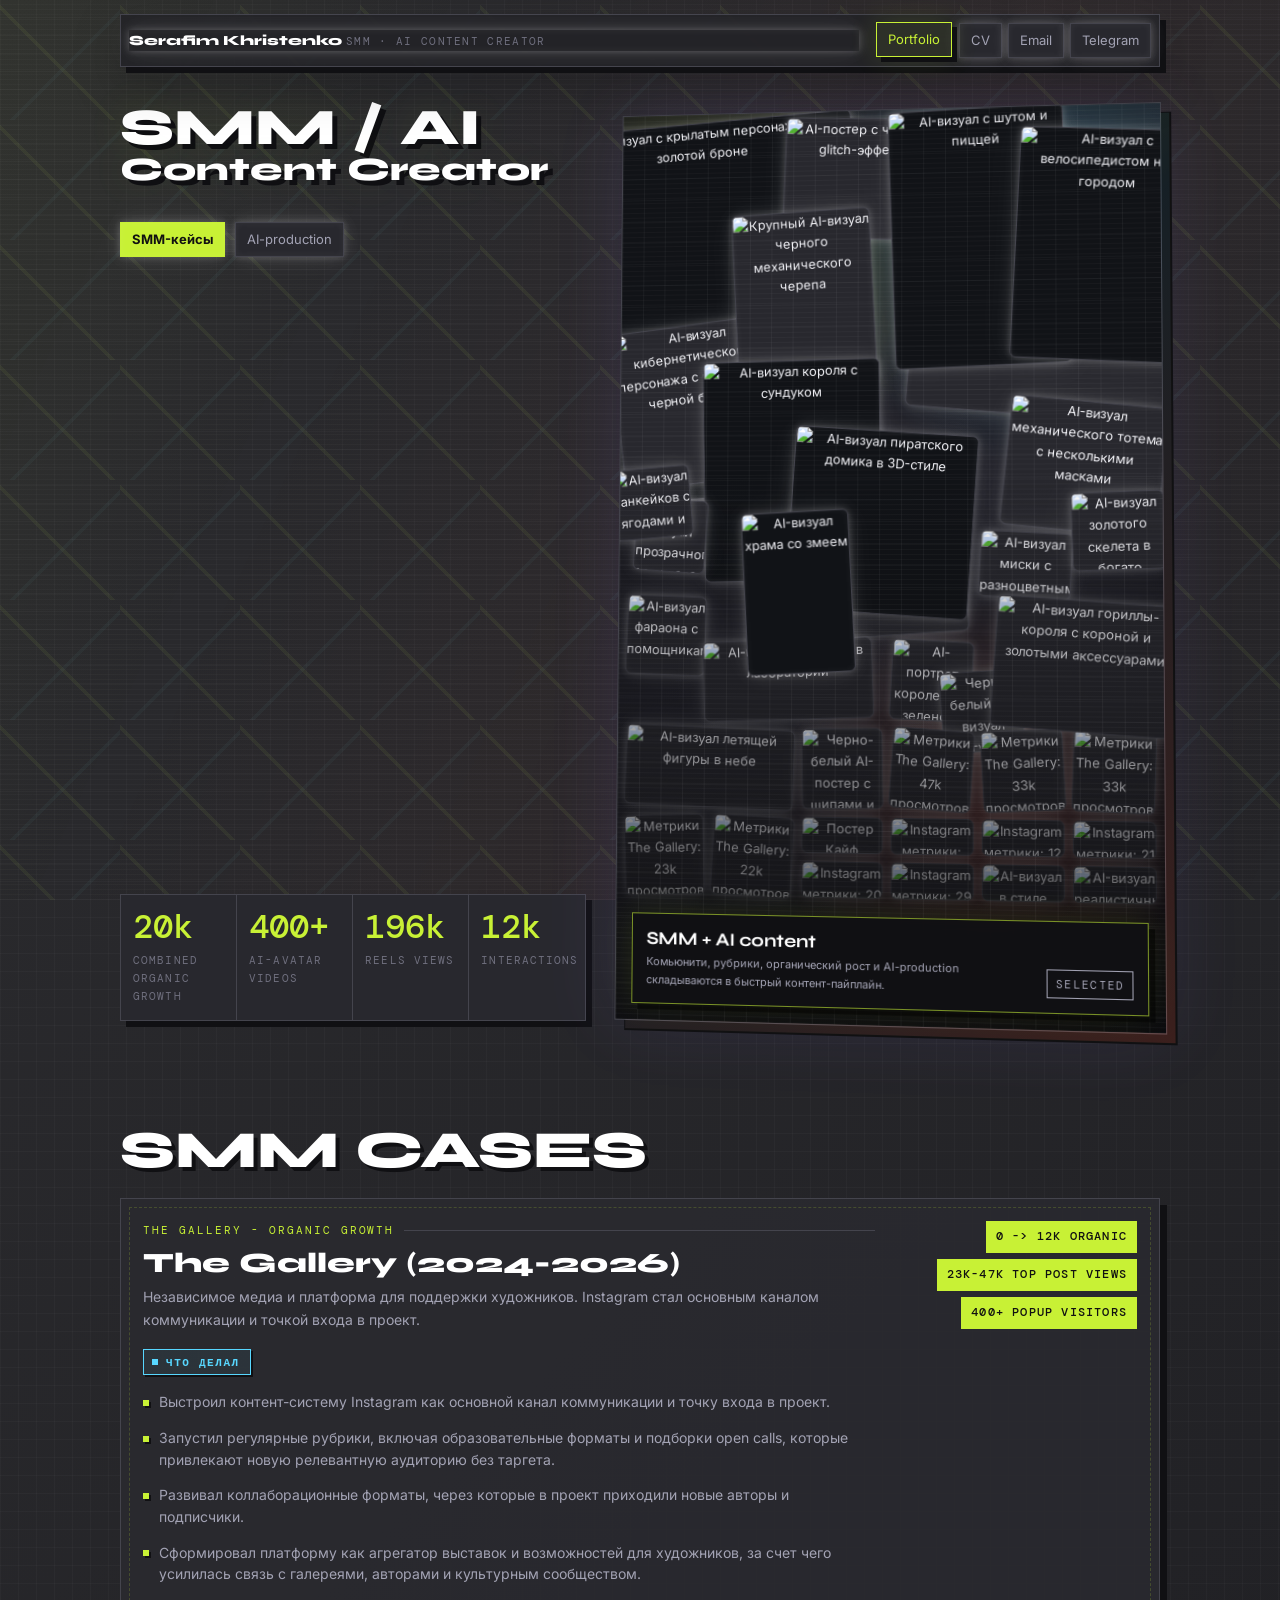
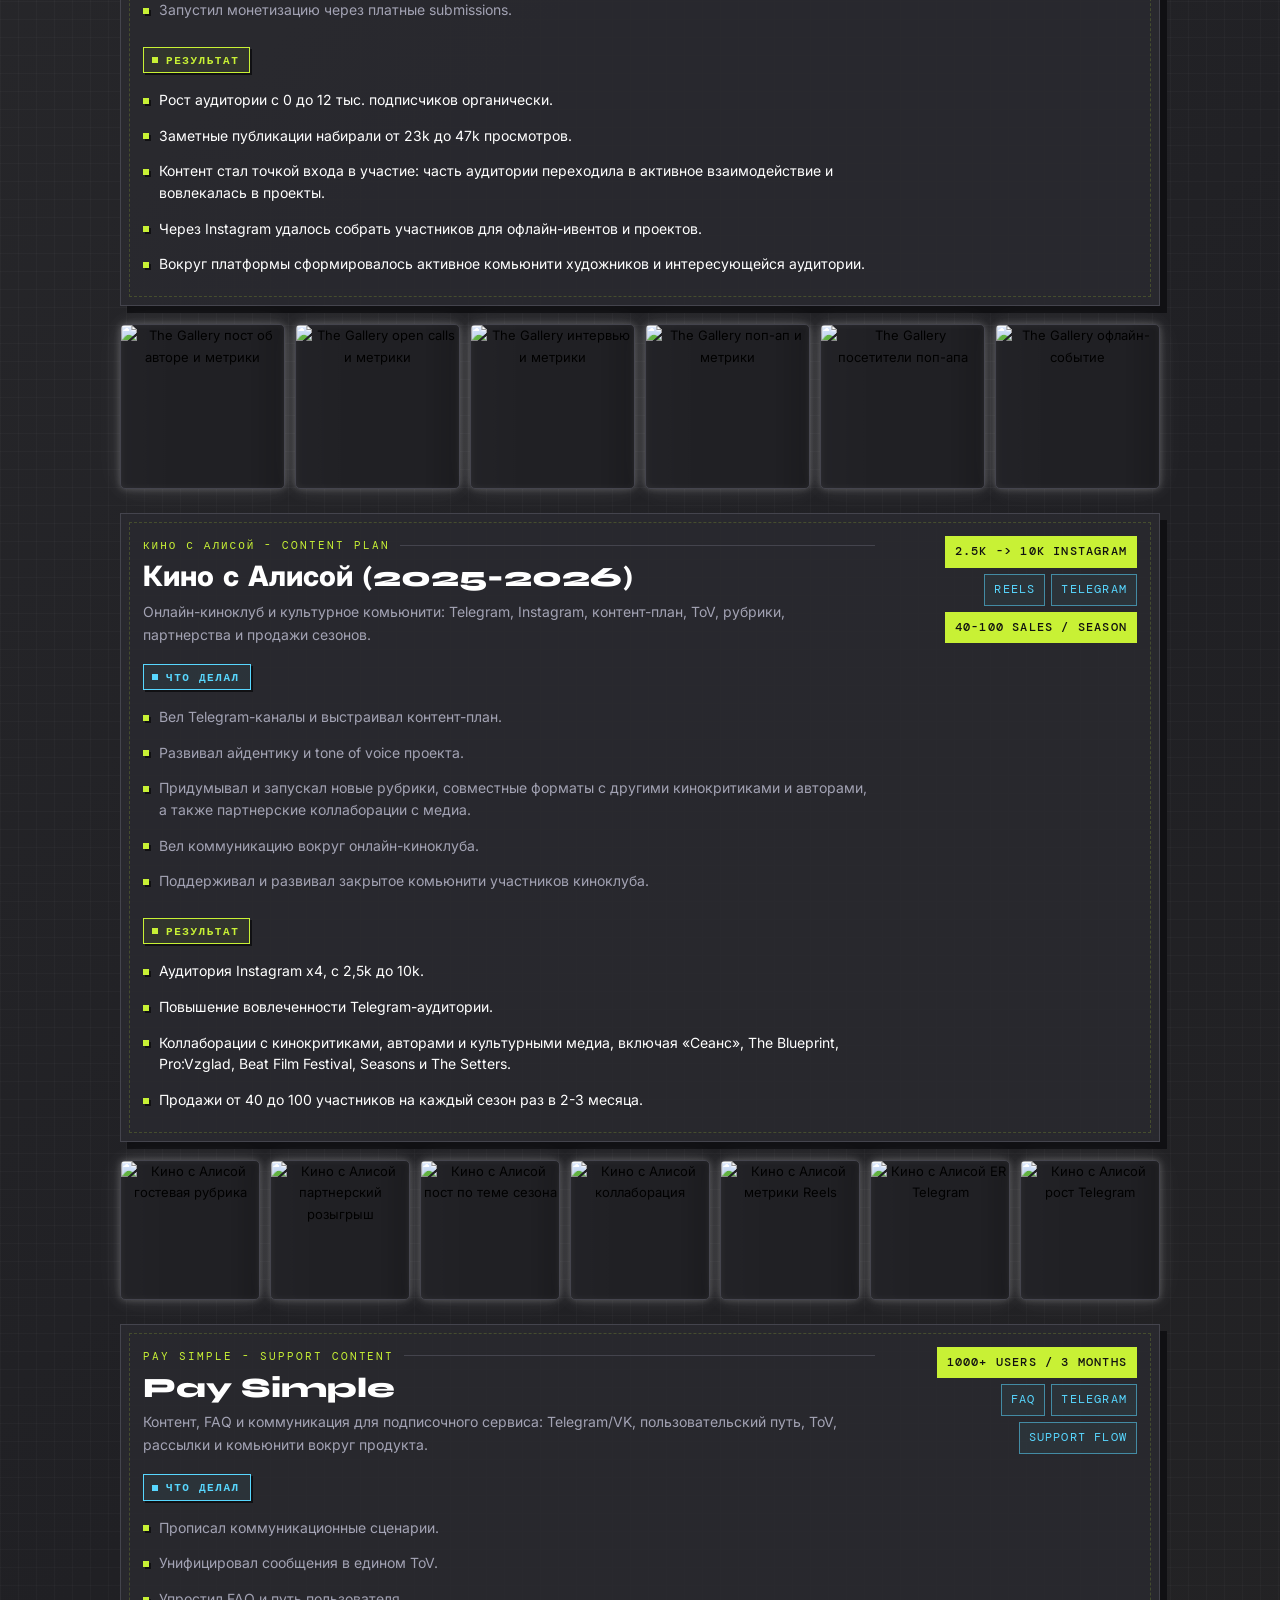
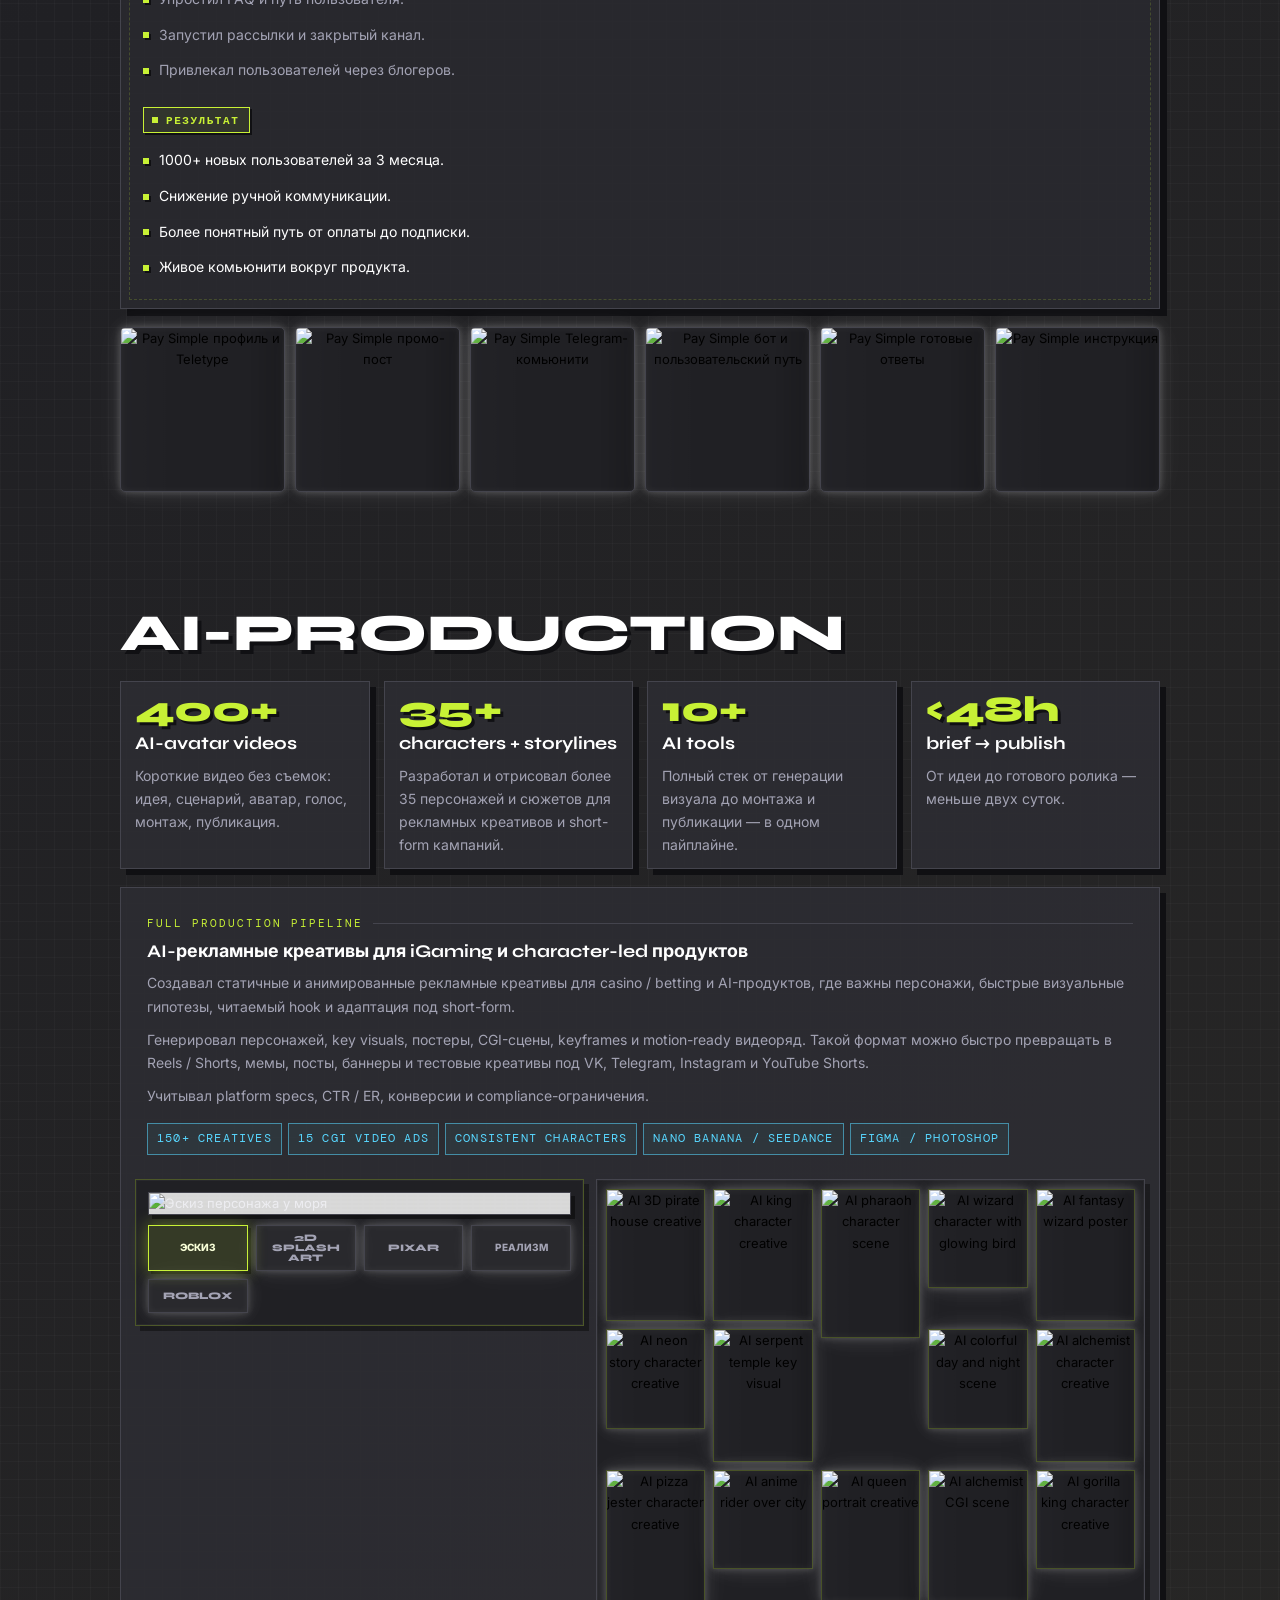
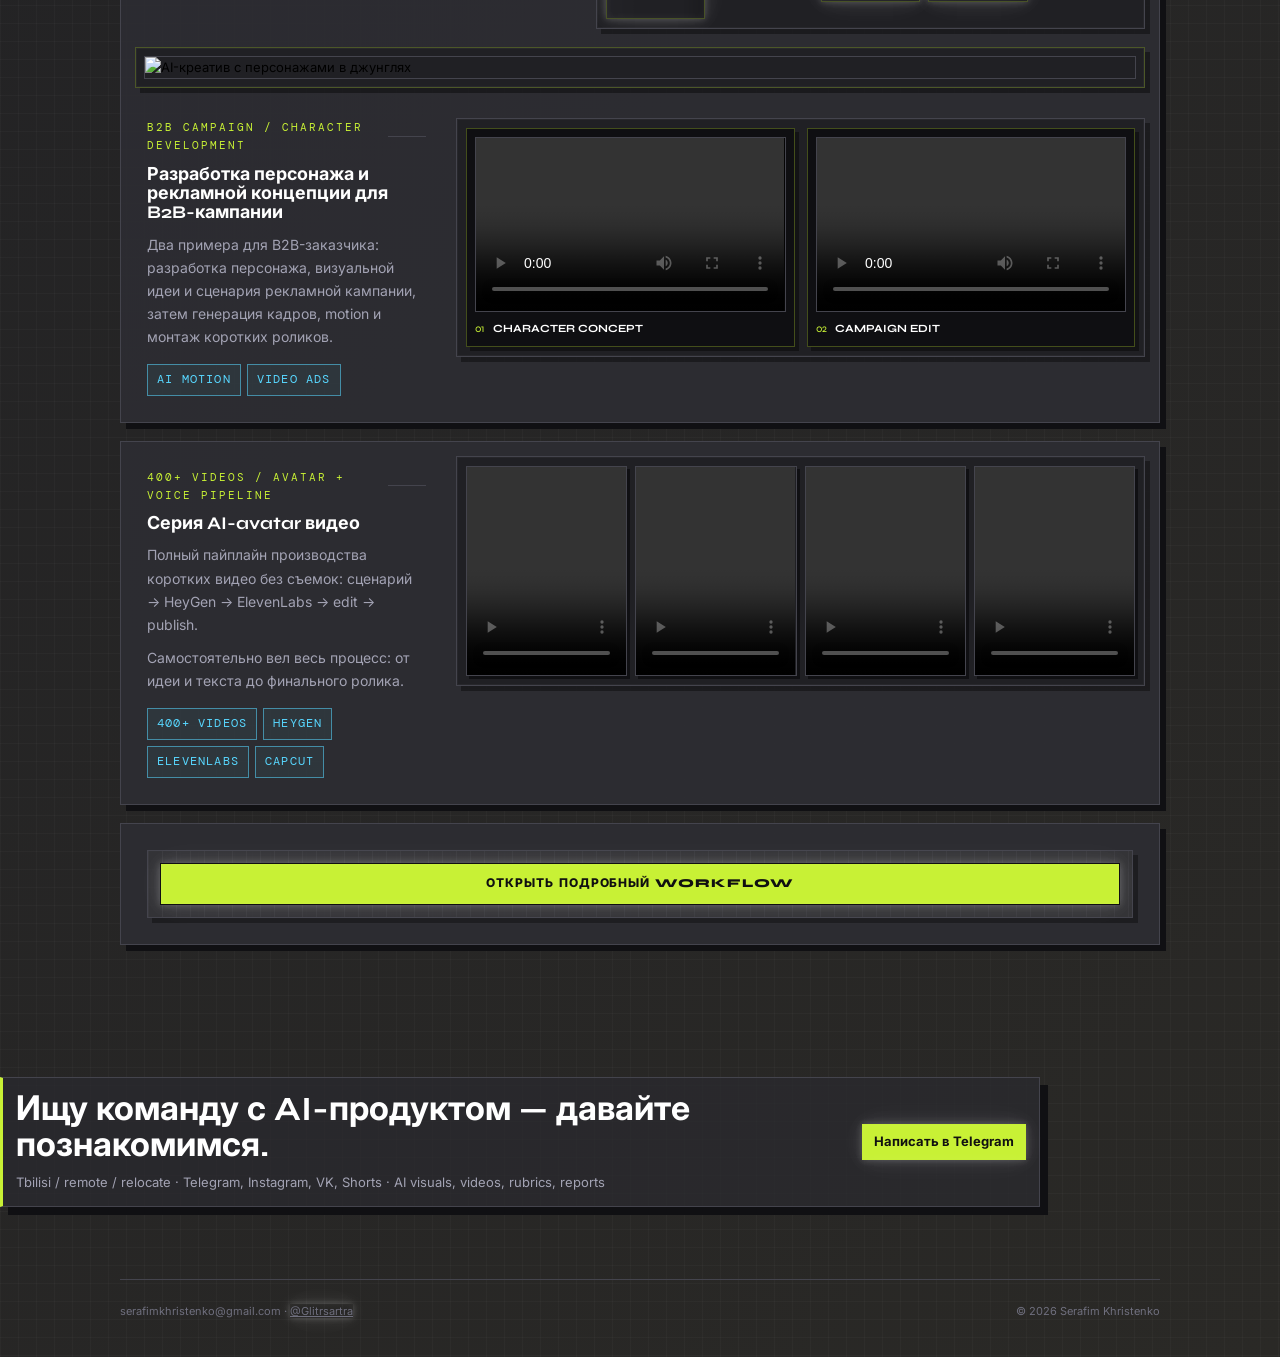
==== commit 4f688b67: "Remove duplicate chips and differentiate video captions in B2B section" ====
--- a/2026-05-23/files-mentioned-by-the-user-index/index.html
+++ b/2026-05-23/files-mentioned-by-the-user-index/index.html
@@ -460,8 +460,6 @@
               <h3>Разработка персонажа и рекламной концепции для B2B-кампании</h3>
               <p>Два примера для B2B-заказчика: разработка персонажа, визуальной идеи и сценария рекламной кампании, затем генерация кадров, motion и монтаж коротких роликов.</p>
               <div class="chip-row">
-                <span class="chip">character development</span>
-                <span class="chip">B2B campaign</span>
                 <span class="chip">AI motion</span>
                 <span class="chip">video ads</span>
               </div>
@@ -473,7 +471,7 @@
                 </video>
                 <figcaption>
                   <span>01</span>
-                  <strong>AI video demo</strong>
+                  <strong>Character concept</strong>
                 </figcaption>
               </figure>
               <figure class="ai-video-card">
@@ -482,7 +480,7 @@
                 </video>
                 <figcaption>
                   <span>02</span>
-                  <strong>AI video demo</strong>
+                  <strong>Campaign edit</strong>
                 </figcaption>
               </figure>
             </div>
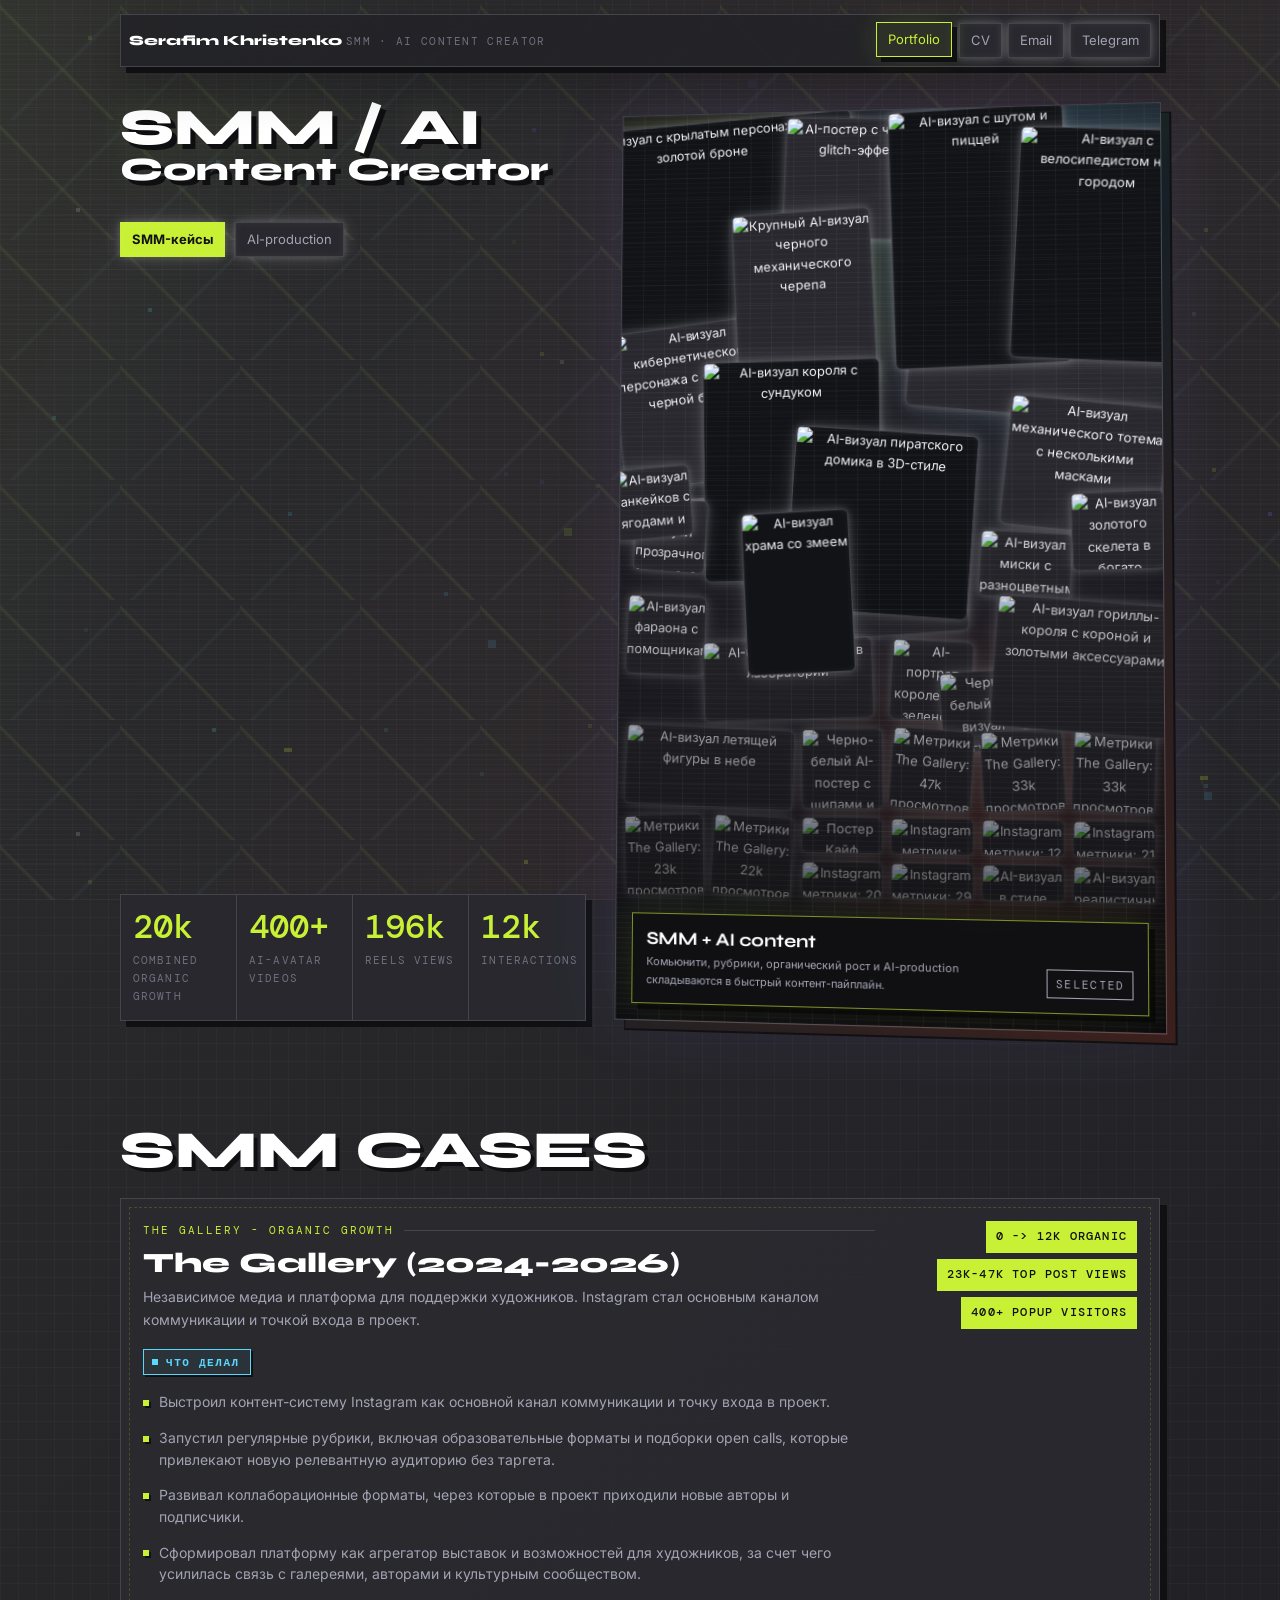
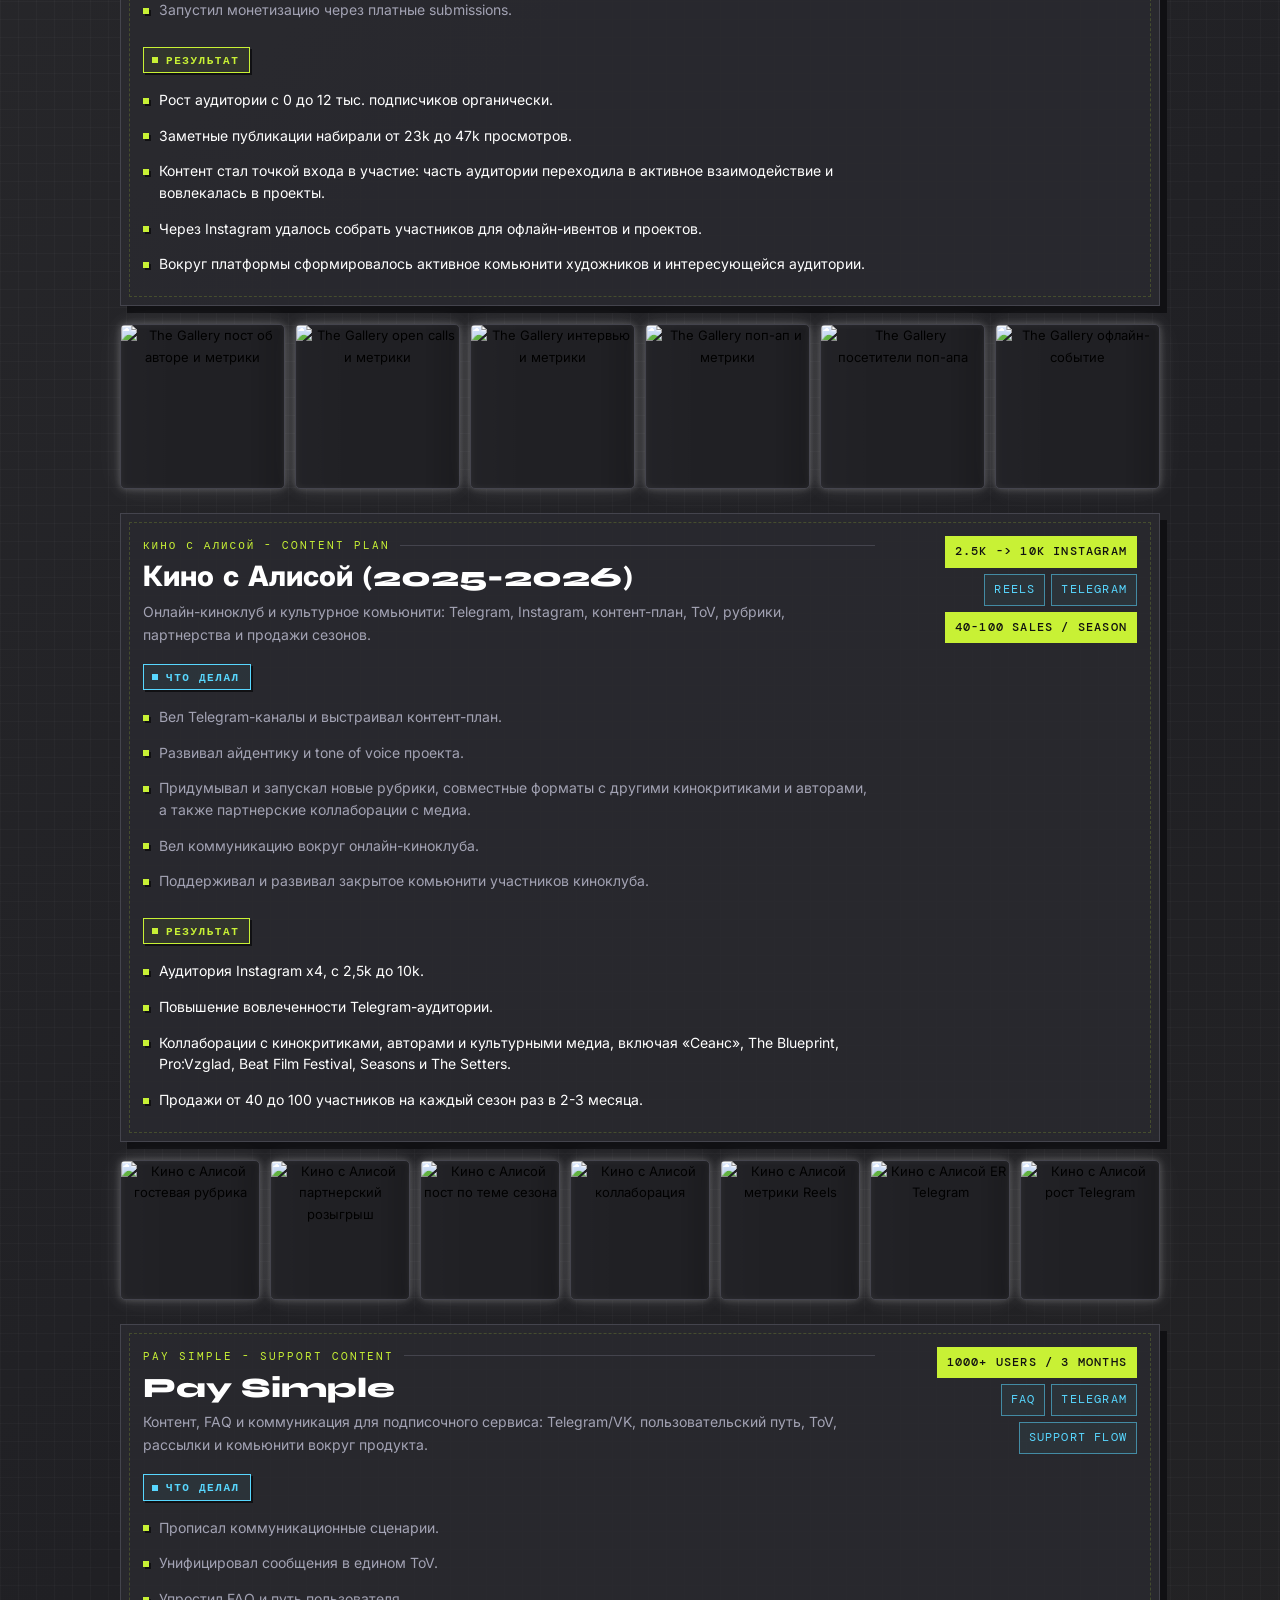
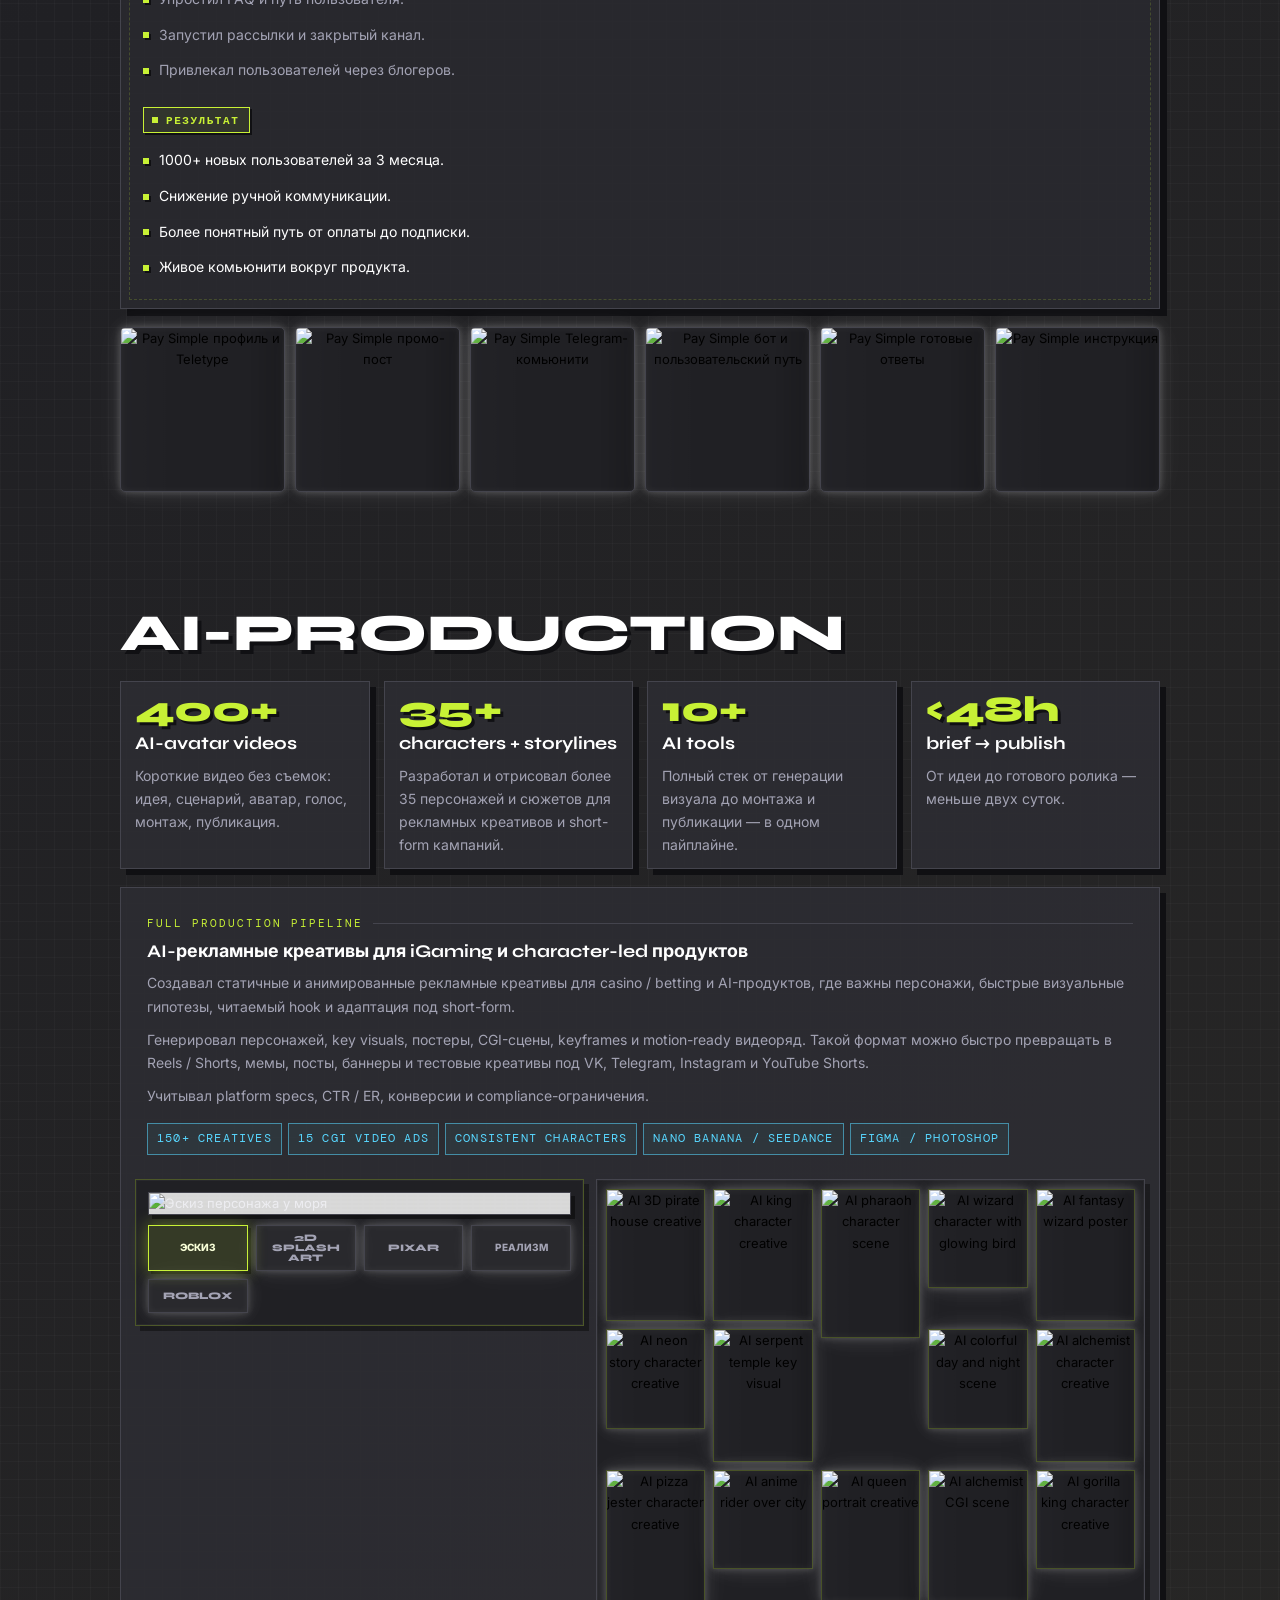
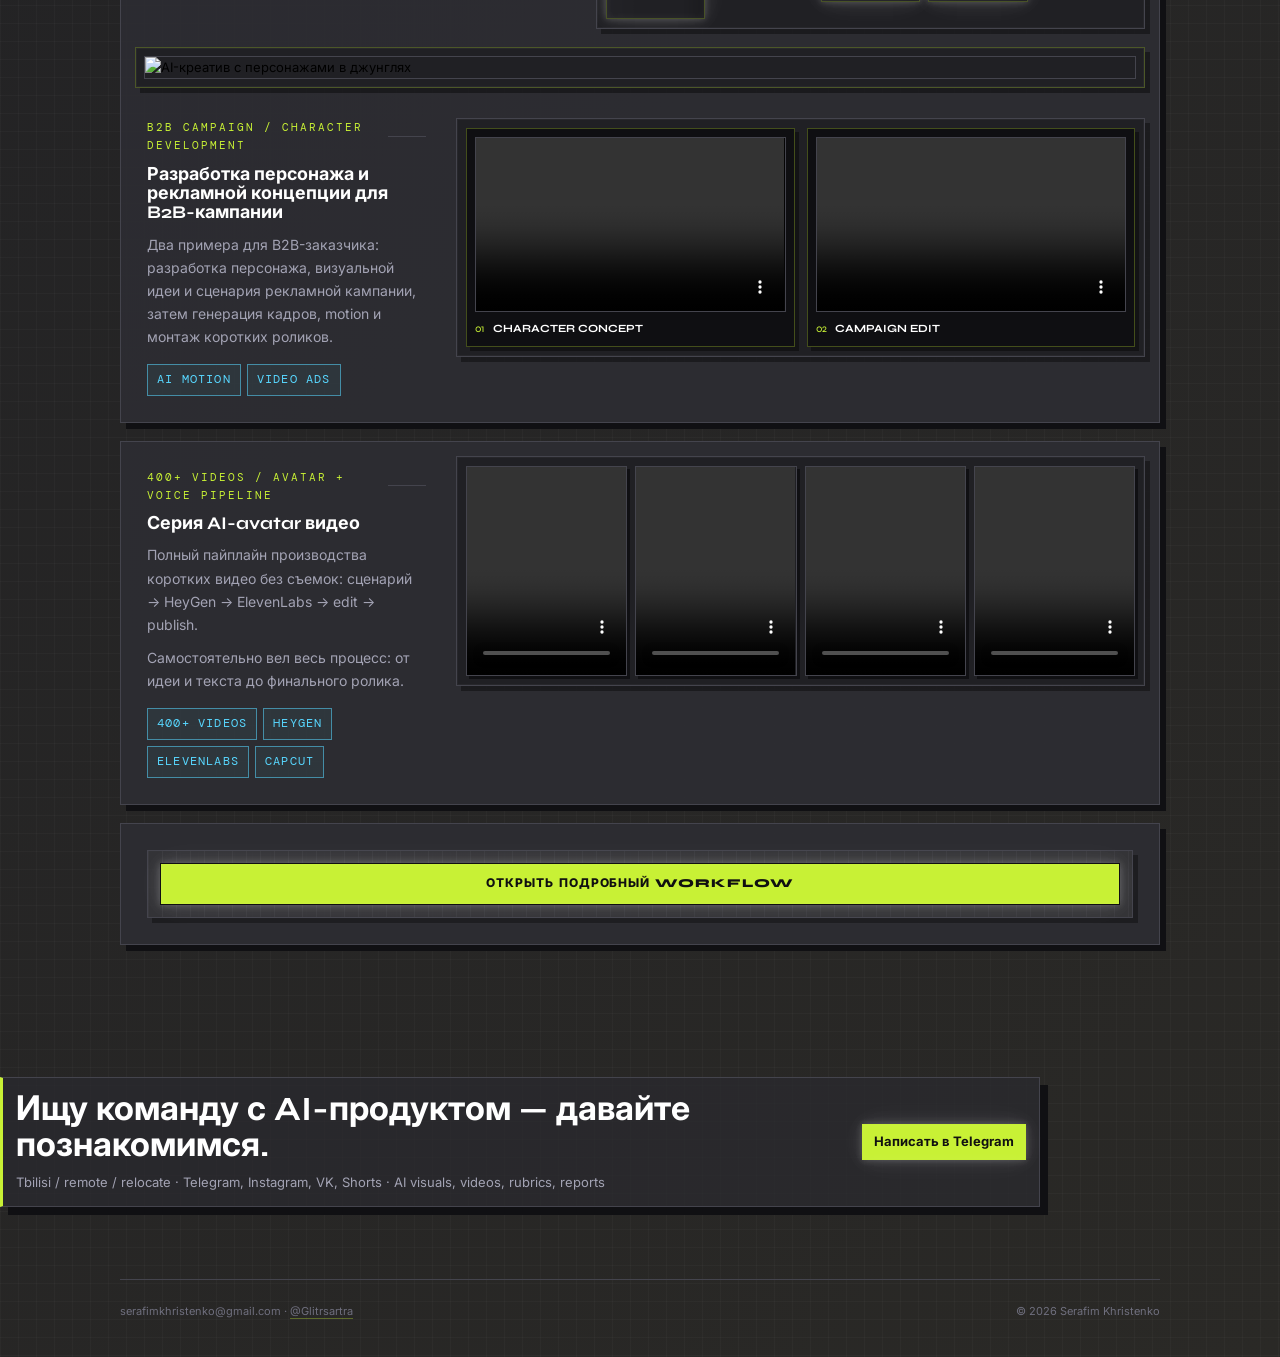
==== commit 5cf40b1a: "Optimize: 24fps canvas, lazy img loading, preload=none on video, PNG/JPG→WebP (106MB→51MB)" ====
--- a/2026-05-23/files-mentioned-by-the-user-index/index.html
+++ b/2026-05-23/files-mentioned-by-the-user-index/index.html
@@ -408,51 +408,51 @@
             </div>
             <div class="production-visual ai-creative-gallery" aria-label="AI creative gallery">
               <button class="gallery-shot ai-creative-shot" type="button" data-gallery-item data-src="assets/ai_creative_01_pirate_house.webp" data-title="AI creative - 3D game asset" data-text="Объемный AI-креатив в casual-game стилистике: объект, понятный силуэт, чистый фон и готовность к анимации.">
-                <img src="assets/ai_creative_01_pirate_house.webp" alt="AI 3D pirate house creative" loading="lazy">
+                <img loading="lazy" src="assets/ai_creative_01_pirate_house.webp" alt="AI 3D pirate house creative" loading="lazy">
               </button>
               <button class="gallery-shot ai-creative-shot" type="button" data-gallery-item data-src="assets/ai_creative_02_king.webp" data-title="AI creative - king character" data-text="Персонажный визуал с рекламной читаемостью, костюмом, жестом и чистым контуром.">
-                <img src="assets/ai_creative_02_king.webp" alt="AI king character creative" loading="lazy">
+                <img loading="lazy" src="assets/ai_creative_02_king.webp" alt="AI king character creative" loading="lazy">
               </button>
               <button class="gallery-shot ai-creative-shot" type="button" data-gallery-item data-src="assets/ai_creative_03_pharaoh.webp" data-title="AI creative - pharaoh scene" data-text="Коммерческий character visual: персонаж, действие, эмоция и понятная сцена для короткого ролика.">
-                <img src="assets/ai_creative_03_pharaoh.webp" alt="AI pharaoh character scene" loading="lazy">
+                <img loading="lazy" src="assets/ai_creative_03_pharaoh.webp" alt="AI pharaoh character scene" loading="lazy">
               </button>
               <button class="gallery-shot ai-creative-shot" type="button" data-gallery-item data-src="assets/ai_creative_04_wizard_bird.webp" data-title="AI creative - wizard character" data-text="Фэнтези-персонаж с магическим prop, светом, окружением и акцентом на образ.">
-                <img src="assets/ai_creative_04_wizard_bird.webp" alt="AI wizard character with glowing bird" loading="lazy">
+                <img loading="lazy" src="assets/ai_creative_04_wizard_bird.webp" alt="AI wizard character with glowing bird" loading="lazy">
               </button>
               <button class="gallery-shot ai-creative-shot" type="button" data-gallery-item data-src="assets/ai_creative_05_wizard.webp" data-title="AI creative - fantasy poster" data-text="Постерный AI-визуал с насыщенной детализацией, реквизитом и ярким персонажем.">
-                <img src="assets/ai_creative_05_wizard.webp" alt="AI fantasy wizard poster" loading="lazy">
+                <img loading="lazy" src="assets/ai_creative_05_wizard.webp" alt="AI fantasy wizard poster" loading="lazy">
               </button>
               <button class="gallery-shot ai-creative-shot" type="button" data-gallery-item data-src="assets/ai_creative_06_neon_story.webp" data-title="AI creative - neon story visual" data-text="Неоновый character visual с книгой, эффектами и игровым промо-настроением.">
-                <img src="assets/ai_creative_06_neon_story.webp" alt="AI neon story character creative" loading="lazy">
+                <img loading="lazy" src="assets/ai_creative_06_neon_story.webp" alt="AI neon story character creative" loading="lazy">
               </button>
               <button class="gallery-shot ai-creative-shot" type="button" data-gallery-item data-src="assets/ai_creative_07_serpent_temple.webp" data-title="AI creative - serpent temple" data-text="Key visual для фэнтези-сеттинга: змея, храм, солнечный свет и вертикальная композиция.">
-                <img src="assets/ai_creative_07_serpent_temple.webp" alt="AI serpent temple key visual" loading="lazy">
+                <img loading="lazy" src="assets/ai_creative_07_serpent_temple.webp" alt="AI serpent temple key visual" loading="lazy">
               </button>
               <button class="gallery-shot ai-creative-shot" type="button" data-gallery-item data-src="assets/ai_creative_08_day_night_scene.webp" data-title="AI creative - day and night scene" data-text="Объемная сцена с контрастом миров, яркой цветовой системой и материалами для motion.">
-                <img src="assets/ai_creative_08_day_night_scene.webp" alt="AI colorful day and night scene" loading="lazy">
+                <img loading="lazy" src="assets/ai_creative_08_day_night_scene.webp" alt="AI colorful day and night scene" loading="lazy">
               </button>
               <button class="gallery-shot ai-creative-shot" type="button" data-gallery-item data-src="assets/ai_creative_09_alchemist_character.webp" data-title="AI creative - alchemist character" data-text="Персонажный визуал с эмоцией, предметом действия и зеленым световым акцентом.">
-                <img src="assets/ai_creative_09_alchemist_character.webp" alt="AI alchemist character creative" loading="lazy">
+                <img loading="lazy" src="assets/ai_creative_09_alchemist_character.webp" alt="AI alchemist character creative" loading="lazy">
               </button>
               <button class="gallery-shot ai-creative-shot" type="button" data-gallery-item data-src="assets/ai_creative_10_pizza_jester.webp" data-title="AI creative - pizza jester" data-text="Развлекательный персонажный креатив с динамикой, движением и понятным объектом внимания.">
-                <img src="assets/ai_creative_10_pizza_jester.webp" alt="AI pizza jester character creative" loading="lazy">
+                <img loading="lazy" src="assets/ai_creative_10_pizza_jester.webp" alt="AI pizza jester character creative" loading="lazy">
               </button>
               <button class="gallery-shot ai-creative-shot" type="button" data-gallery-item data-src="assets/ai_creative_11_bike_city.webp" data-title="AI creative - anime rider" data-text="Динамичный кадр для промо и short-form: движение камеры, городской масштаб и герой в центре.">
-                <img src="assets/ai_creative_11_bike_city.webp" alt="AI anime rider over city" loading="lazy">
+                <img loading="lazy" src="assets/ai_creative_11_bike_city.webp" alt="AI anime rider over city" loading="lazy">
               </button>
               <button class="gallery-shot ai-creative-shot" type="button" data-gallery-item data-src="assets/ai_creative_12_queen.webp" data-title="AI creative - queen portrait" data-text="Портретный AI-визуал с контролем света, украшений, цвета и выразительности персонажа.">
-                <img src="assets/ai_creative_12_queen.webp" alt="AI queen portrait creative" loading="lazy">
+                <img loading="lazy" src="assets/ai_creative_12_queen.webp" alt="AI queen portrait creative" loading="lazy">
               </button>
               <button class="gallery-shot ai-creative-shot" type="button" data-gallery-item data-src="assets/ai_creative_13_alchemist_scene.webp" data-title="AI creative - alchemist scene" data-text="Сценический CGI-кадр с персонажем, светом, лабораторией и пригодностью для продолжения в видео.">
-                <img src="assets/ai_creative_13_alchemist_scene.webp" alt="AI alchemist CGI scene" loading="lazy">
+                <img loading="lazy" src="assets/ai_creative_13_alchemist_scene.webp" alt="AI alchemist CGI scene" loading="lazy">
               </button>
               <button class="gallery-shot ai-creative-shot" type="button" data-gallery-item data-src="assets/ai_creative_14_gorilla_king.webp" data-title="AI creative - gorilla king" data-text="Персонажный AI-визуал для игровой рекламы: выразительный силуэт, корона, аксессуары и чистый светлый фон.">
-                <img src="assets/ai_creative_14_gorilla_king.webp" alt="AI gorilla king character creative" loading="lazy">
+                <img loading="lazy" src="assets/ai_creative_14_gorilla_king.webp" alt="AI gorilla king character creative" loading="lazy">
               </button>
             </div>
           </div>
           <button class="production-wide-visual" type="button" data-gallery-item data-src="assets/ai_production_wide_jungle.webp" data-title="B2B campaign - character development" data-text="Широкий key visual для B2B-рекламной кампании: разработка персонажей, динамичной сцены и визуальной концепции, которую можно продолжить в серии коротких AI-видео.">
-            <img src="assets/ai_production_wide_jungle.webp" alt="AI-креатив с персонажами в джунглях" loading="lazy">
+            <img loading="lazy" src="assets/ai_production_wide_jungle.webp" alt="AI-креатив с персонажами в джунглях" loading="lazy">
           </button>
           <div class="video-demo-section">
             <div class="production-copy">
@@ -466,7 +466,7 @@
             </div>
             <div class="production-visual ai-video-board" aria-label="AI-production video demos">
               <figure class="ai-video-card">
-                <video controls playsinline preload="metadata" src="assets/ai_production_demo_01.mp4#t=0.1">
+                <video controls playsinline preload="none" src="assets/ai_production_demo_01.mp4#t=0.1">
                   Ваш браузер не поддерживает встроенное видео.
                 </video>
                 <figcaption>
@@ -475,7 +475,7 @@
                 </figcaption>
               </figure>
               <figure class="ai-video-card">
-                <video controls playsinline preload="metadata" src="assets/ai_production_demo_02.mp4#t=0.1">
+                <video controls playsinline preload="none" src="assets/ai_production_demo_02.mp4#t=0.1">
                   Ваш браузер не поддерживает встроенное видео.
                 </video>
                 <figcaption>
@@ -501,10 +501,10 @@
             </div>
           </div>
           <div class="production-visual creative-grid avatar-video-placeholders" aria-label="AI avatar video demos">
-            <video class="avatar-demo-video" controls playsinline preload="metadata" src="assets/avatar_demo_01.mp4#t=0.1" aria-label="AI avatar demo 01"></video>
-            <video class="avatar-demo-video" controls playsinline preload="metadata" src="assets/avatar_demo_02.mp4#t=0.1" aria-label="AI avatar demo 02"></video>
-            <video class="avatar-demo-video" controls playsinline preload="metadata" src="assets/avatar_demo_03.mp4#t=0.1" aria-label="AI avatar demo 03"></video>
-            <video class="avatar-demo-video" controls playsinline preload="metadata" src="assets/avatar_demo_04.mp4#t=0.1" aria-label="AI avatar demo 04"></video>
+            <video class="avatar-demo-video" controls playsinline preload="none" src="assets/avatar_demo_01.mp4#t=0.1" aria-label="AI avatar demo 01"></video>
+            <video class="avatar-demo-video" controls playsinline preload="none" src="assets/avatar_demo_02.mp4#t=0.1" aria-label="AI avatar demo 02"></video>
+            <video class="avatar-demo-video" controls playsinline preload="none" src="assets/avatar_demo_03.mp4#t=0.1" aria-label="AI avatar demo 03"></video>
+            <video class="avatar-demo-video" controls playsinline preload="none" src="assets/avatar_demo_04.mp4#t=0.1" aria-label="AI avatar demo 04"></video>
           </div>
         </article>
 
--- a/2026-05-23/files-mentioned-by-the-user-index/styles.css
+++ b/2026-05-23/files-mentioned-by-the-user-index/styles.css
@@ -2251,11 +2251,12 @@
   grid-template-columns: minmax(0, 1fr) 320px;
   gap: 28px;
   align-items: stretch;
-  padding: 58px 0 34px;
+  padding: 80px 0 34px;
 }
 
 .cv-title {
-  padding: 26px;
+  padding: 32px 26px 26px;
+  overflow: visible;
   background: rgba(44, 44, 49, 0.84);
   border: 1px solid var(--line);
   box-shadow: 8px 8px 0 var(--shadow);
@@ -2268,7 +2269,8 @@
 .cv-title .glow-name {
   max-width: 900px;
   color: #fff;
-  font-size: clamp(36px, 5.5vw, 76px);
+  font-size: clamp(22px, 3.2vw, 48px);
+  white-space: nowrap;
   text-shadow:
     5px 5px 0 #0f0f12,
     0 0 22px rgba(255, 255, 255, 0.28),
@@ -3169,8 +3171,7 @@
   }
 }
 
-/* Three-layer white glow for interactive elements */
-a,
+/* Three-layer white glow for control surfaces */
 button,
 [role="button"],
 input,
@@ -3192,8 +3193,6 @@
     transform 180ms ease;
 }
 
-a:hover,
-a:focus-visible,
 button:hover,
 button:focus-visible,
 [role="button"]:hover,
@@ -3220,6 +3219,23 @@
   filter: brightness(1.07);
 }
 
+.contact-line a,
+.footer a {
+  text-decoration-color: rgba(200, 241, 53, 0.34);
+  text-decoration-thickness: 1px;
+  text-underline-offset: 3px;
+  transition: color 160ms ease, text-decoration-color 160ms ease;
+}
+
+.contact-line a:hover,
+.contact-line a:focus-visible,
+.footer a:hover,
+.footer a:focus-visible {
+  color: var(--acid);
+  text-decoration-color: var(--acid);
+  filter: none;
+}
+
 .nav a,
 .pixel-button,
 .gallery-shot,
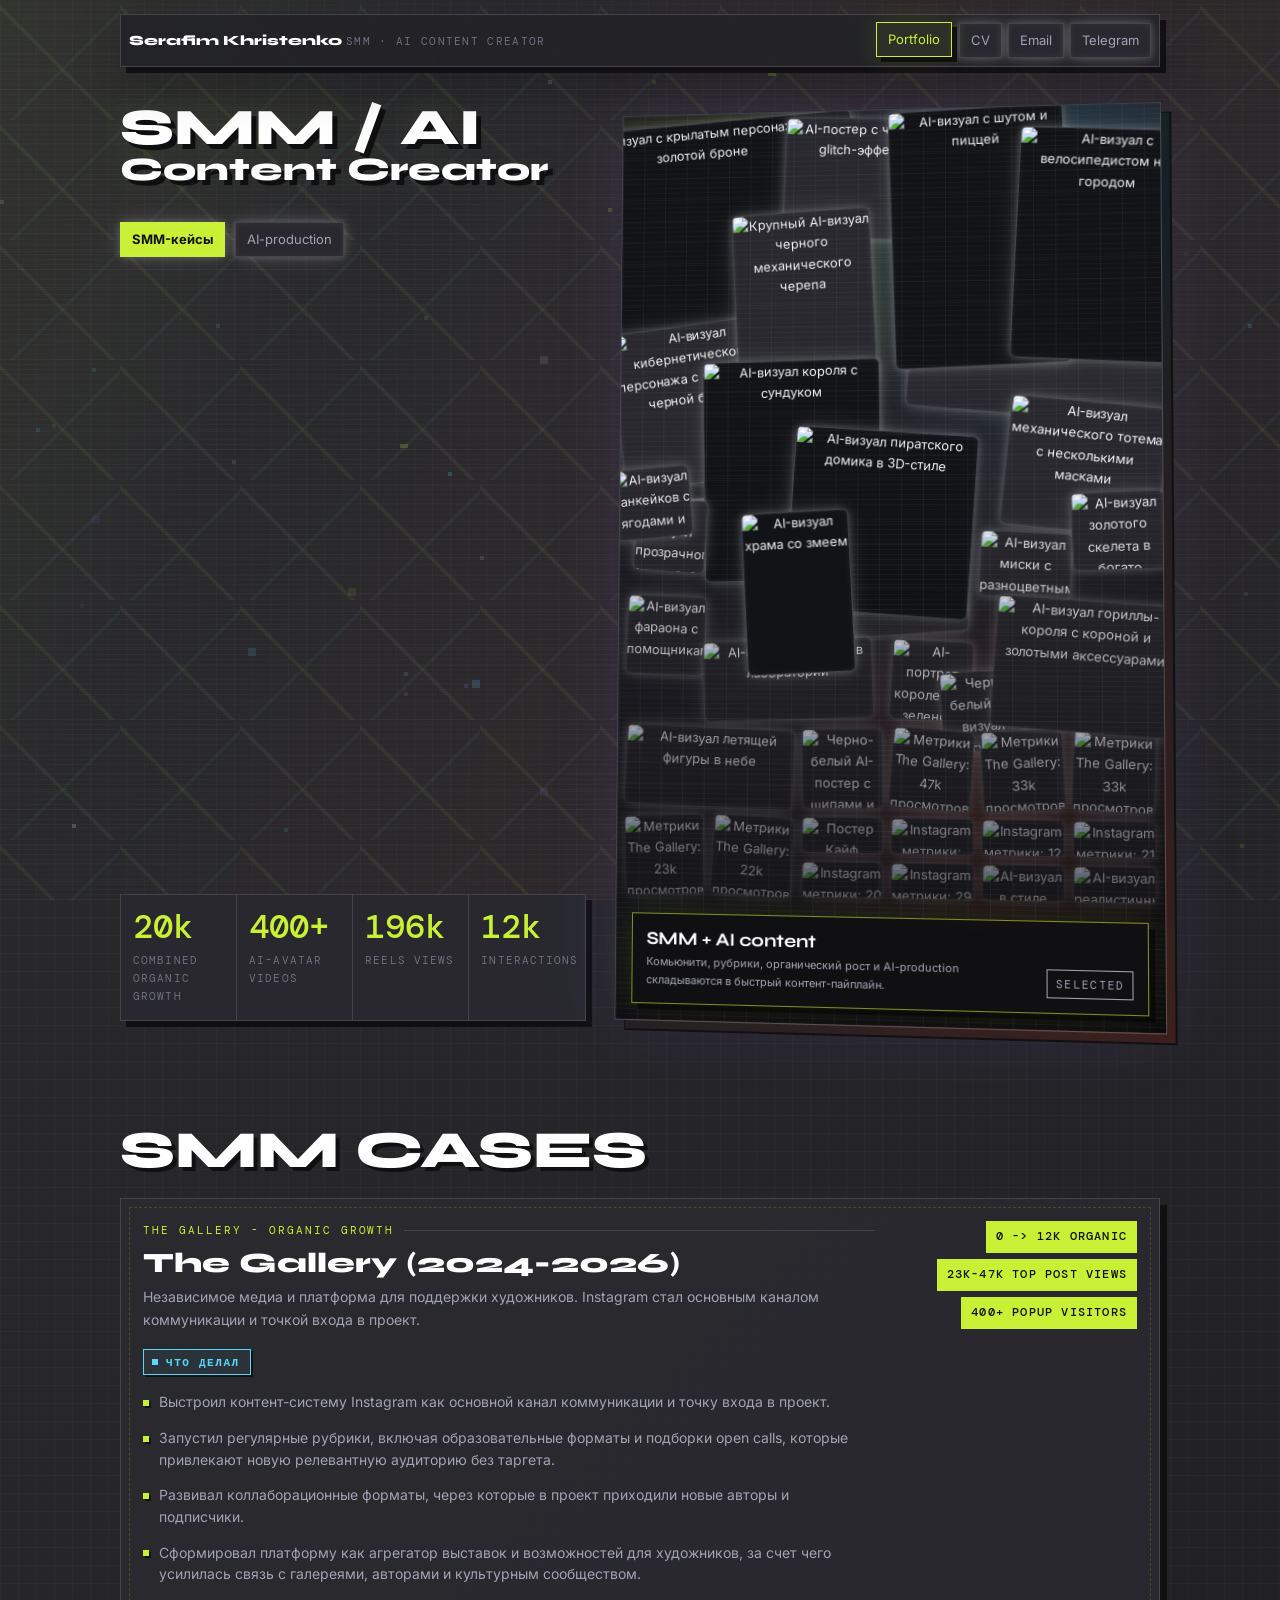
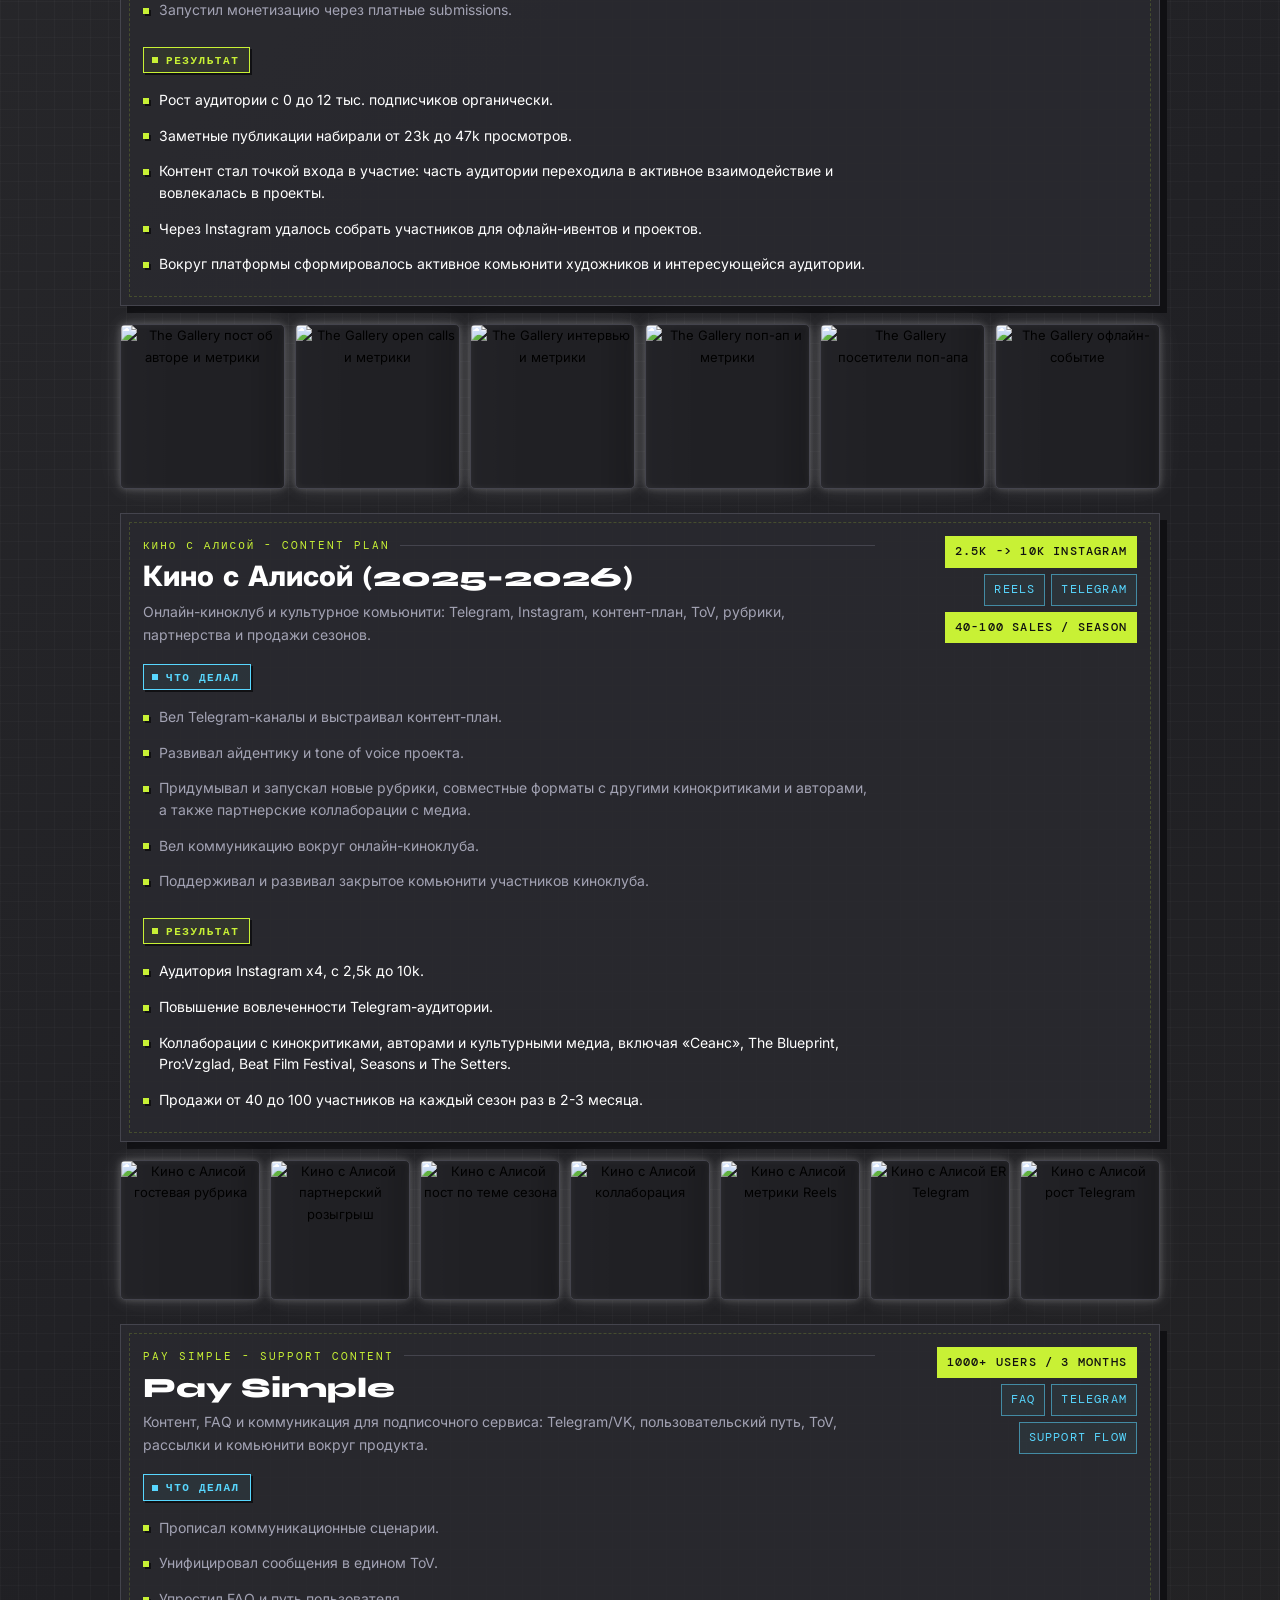
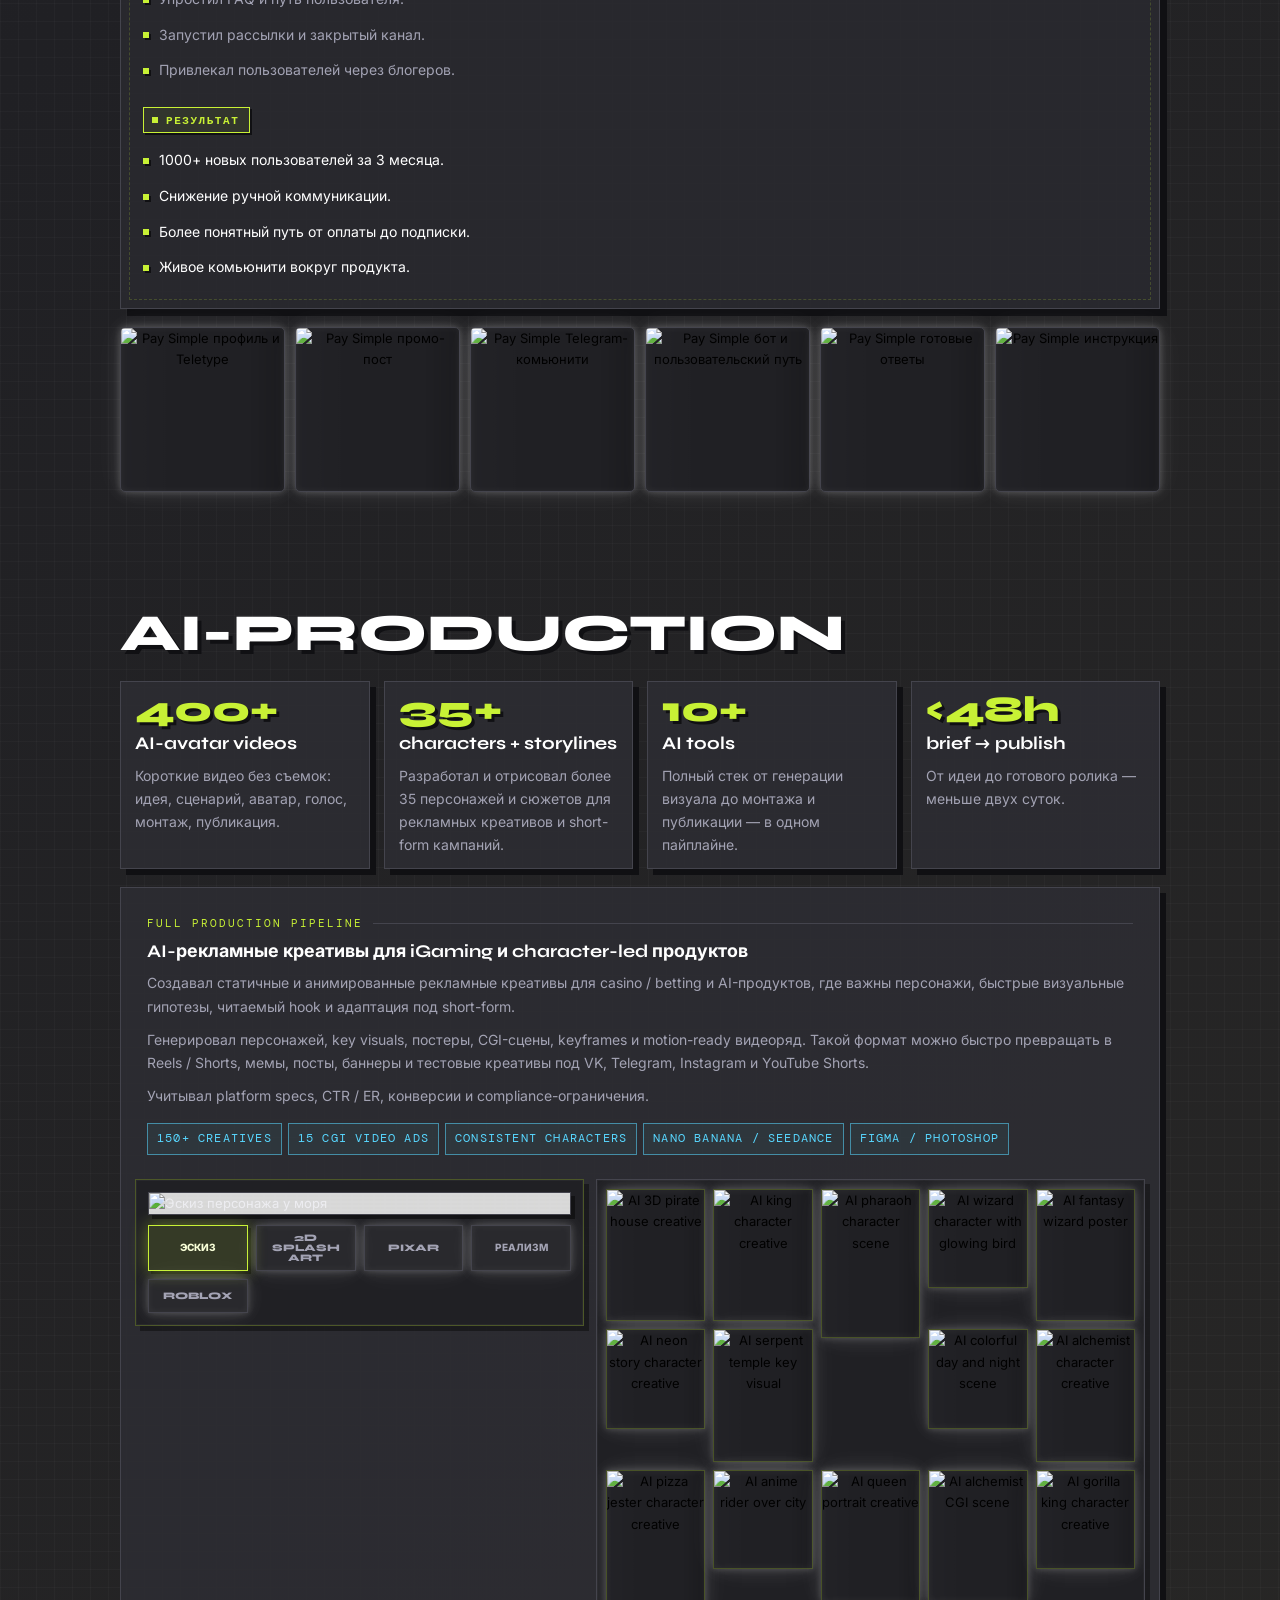
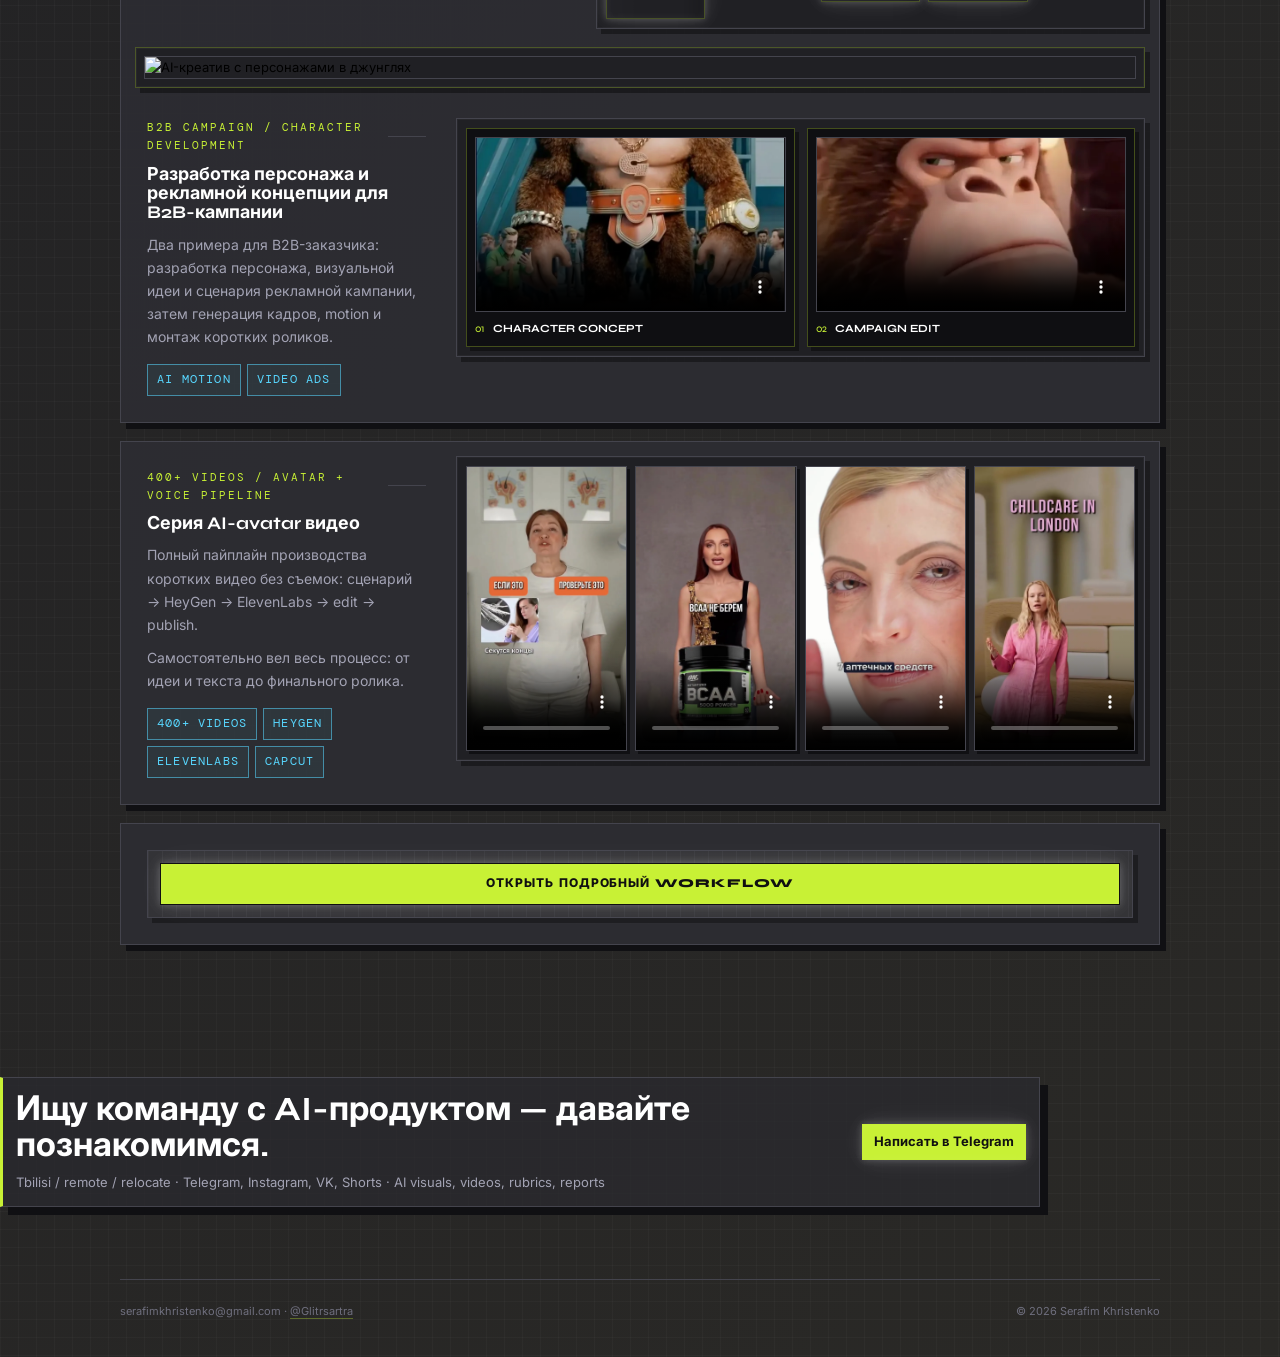
==== commit 8616939f: "Add video poster thumbnails (WebP, extracted at 0.5s)" ====
--- a/2026-05-23/files-mentioned-by-the-user-index/index.html
+++ b/2026-05-23/files-mentioned-by-the-user-index/index.html
@@ -466,7 +466,7 @@
             </div>
             <div class="production-visual ai-video-board" aria-label="AI-production video demos">
               <figure class="ai-video-card">
-                <video controls playsinline preload="none" src="assets/ai_production_demo_01.mp4#t=0.1">
+                <video controls playsinline preload="none" poster="assets/ai_production_demo_01_thumb.webp" src="assets/ai_production_demo_01.mp4#t=0.1">
                   Ваш браузер не поддерживает встроенное видео.
                 </video>
                 <figcaption>
@@ -475,7 +475,7 @@
                 </figcaption>
               </figure>
               <figure class="ai-video-card">
-                <video controls playsinline preload="none" src="assets/ai_production_demo_02.mp4#t=0.1">
+                <video controls playsinline preload="none" poster="assets/ai_production_demo_02_thumb.webp" src="assets/ai_production_demo_02.mp4#t=0.1">
                   Ваш браузер не поддерживает встроенное видео.
                 </video>
                 <figcaption>
@@ -501,10 +501,10 @@
             </div>
           </div>
           <div class="production-visual creative-grid avatar-video-placeholders" aria-label="AI avatar video demos">
-            <video class="avatar-demo-video" controls playsinline preload="none" src="assets/avatar_demo_01.mp4#t=0.1" aria-label="AI avatar demo 01"></video>
-            <video class="avatar-demo-video" controls playsinline preload="none" src="assets/avatar_demo_02.mp4#t=0.1" aria-label="AI avatar demo 02"></video>
-            <video class="avatar-demo-video" controls playsinline preload="none" src="assets/avatar_demo_03.mp4#t=0.1" aria-label="AI avatar demo 03"></video>
-            <video class="avatar-demo-video" controls playsinline preload="none" src="assets/avatar_demo_04.mp4#t=0.1" aria-label="AI avatar demo 04"></video>
+            <video class="avatar-demo-video" controls playsinline preload="none" poster="assets/avatar_demo_01_thumb.webp" src="assets/avatar_demo_01.mp4#t=0.1" aria-label="AI avatar demo 01"></video>
+            <video class="avatar-demo-video" controls playsinline preload="none" poster="assets/avatar_demo_02_thumb.webp" src="assets/avatar_demo_02.mp4#t=0.1" aria-label="AI avatar demo 02"></video>
+            <video class="avatar-demo-video" controls playsinline preload="none" poster="assets/avatar_demo_03_thumb.webp" src="assets/avatar_demo_03.mp4#t=0.1" aria-label="AI avatar demo 03"></video>
+            <video class="avatar-demo-video" controls playsinline preload="none" poster="assets/avatar_demo_04_thumb.webp" src="assets/avatar_demo_04.mp4#t=0.1" aria-label="AI avatar demo 04"></video>
           </div>
         </article>
 
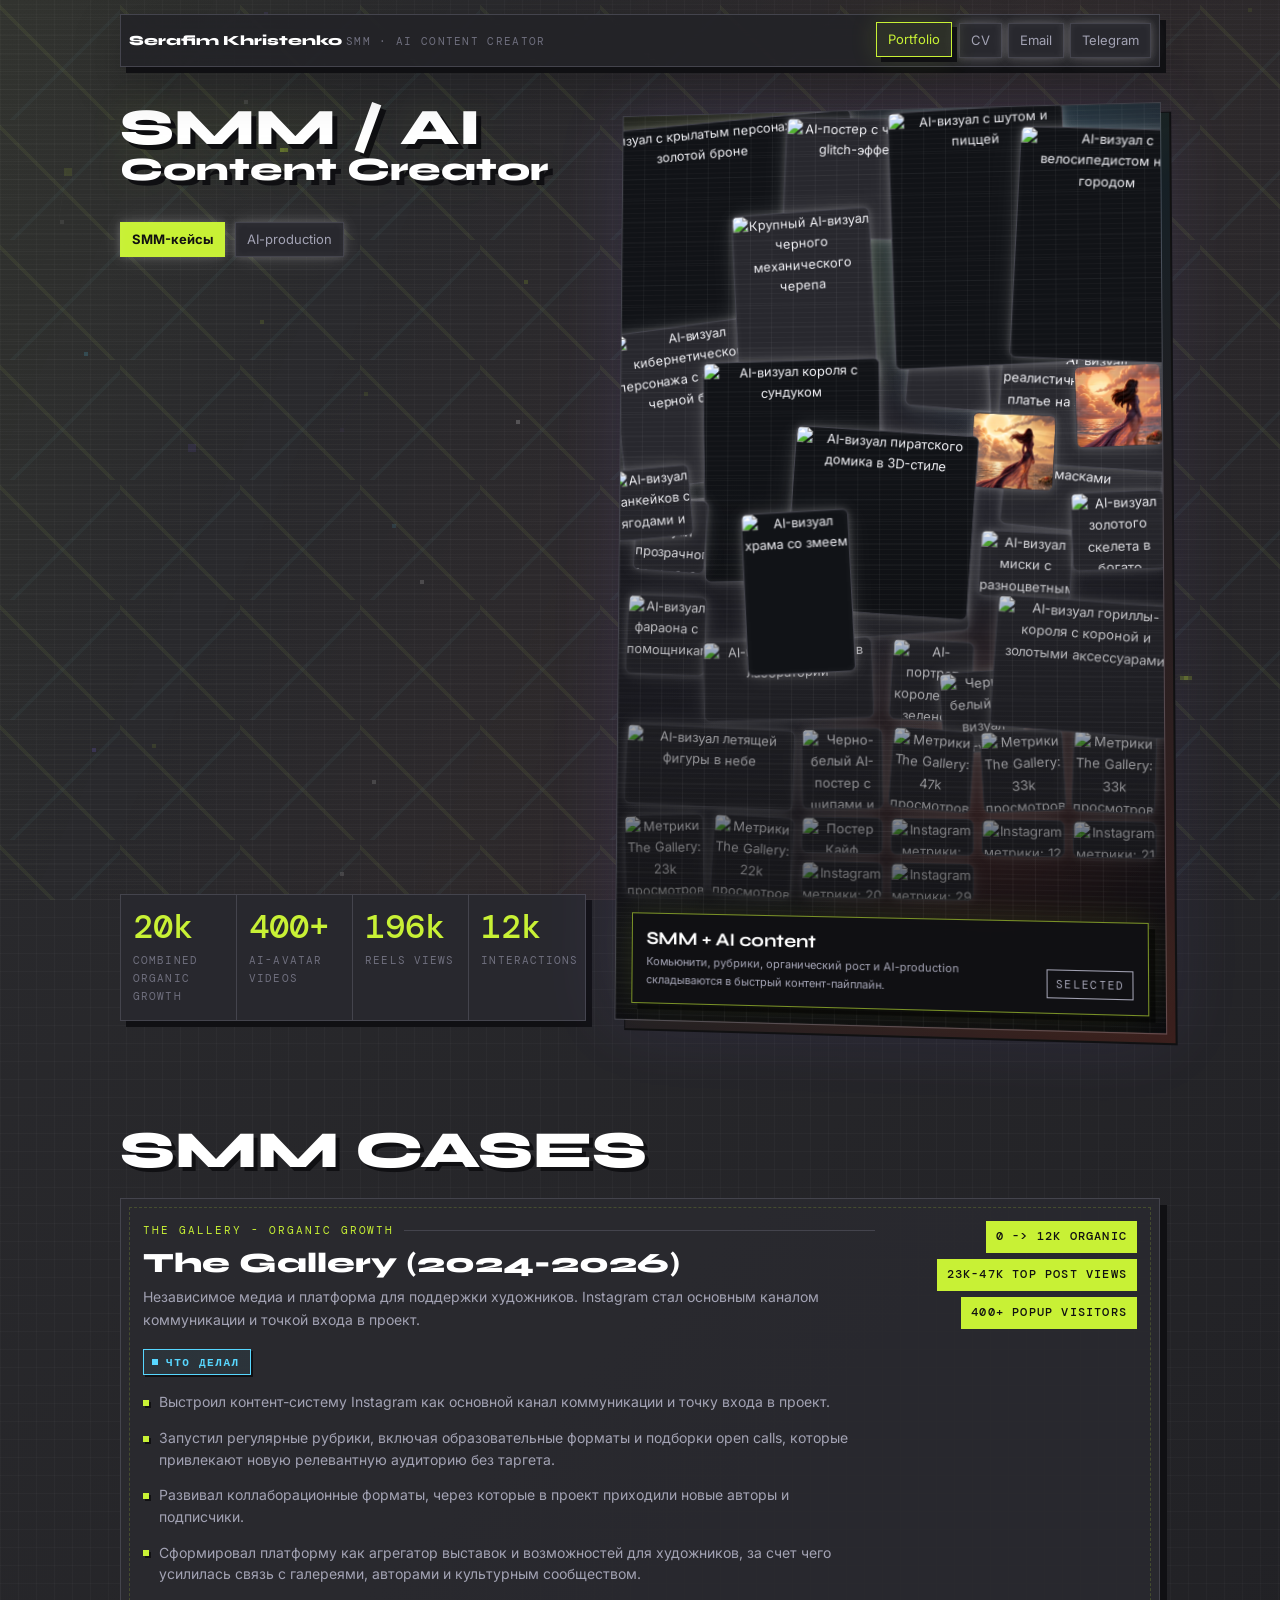
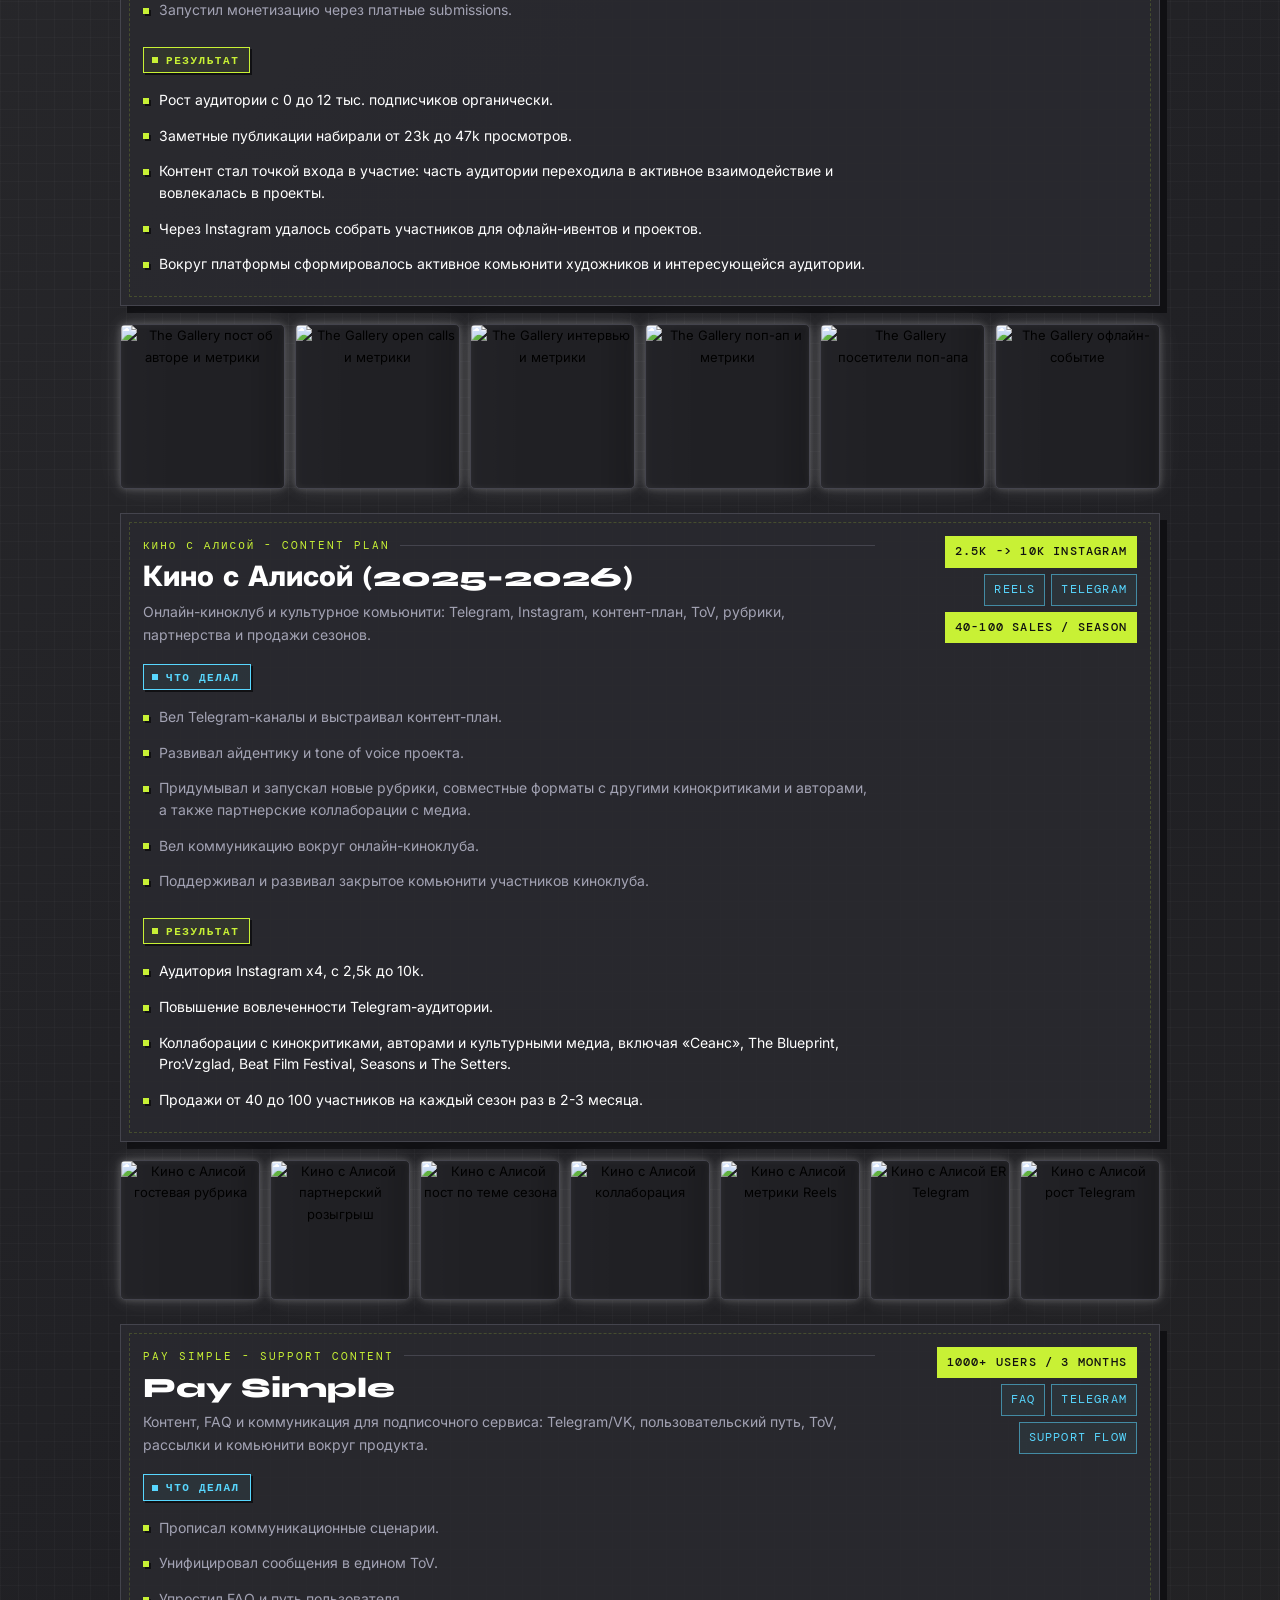
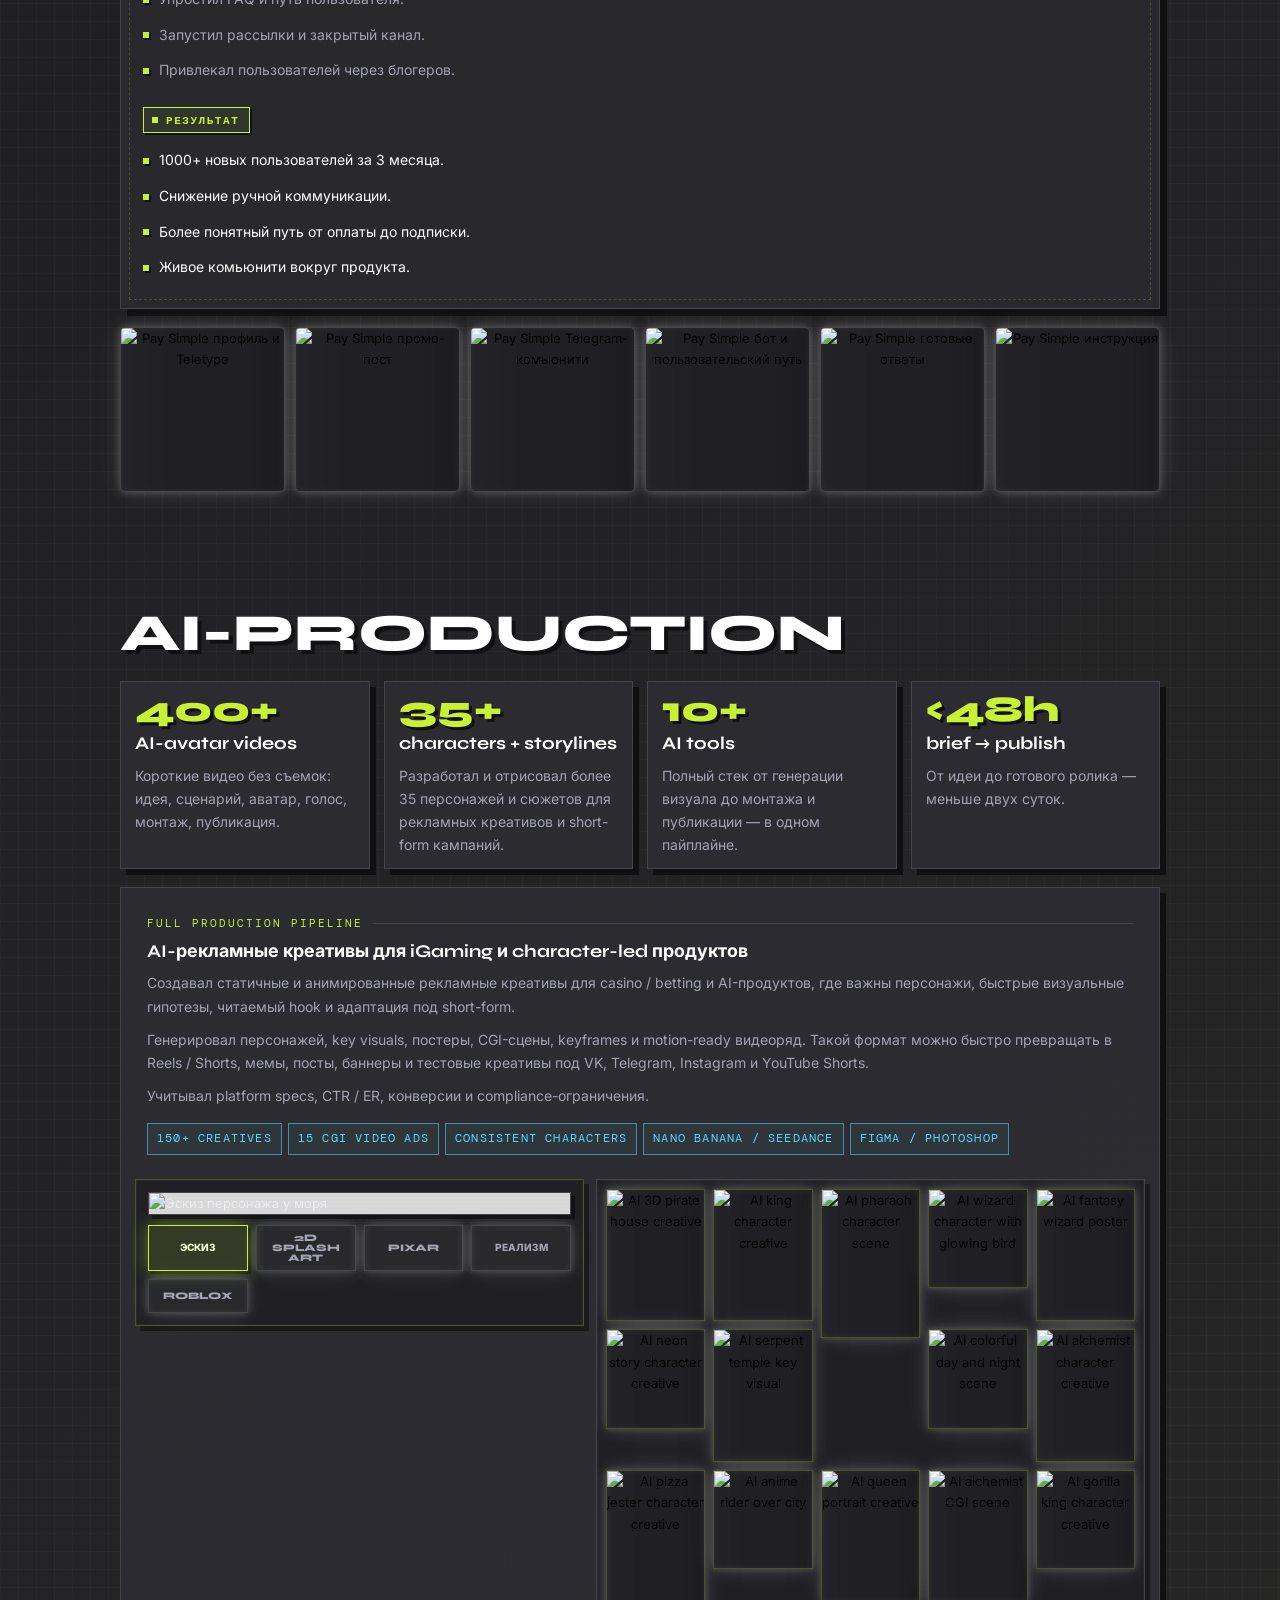
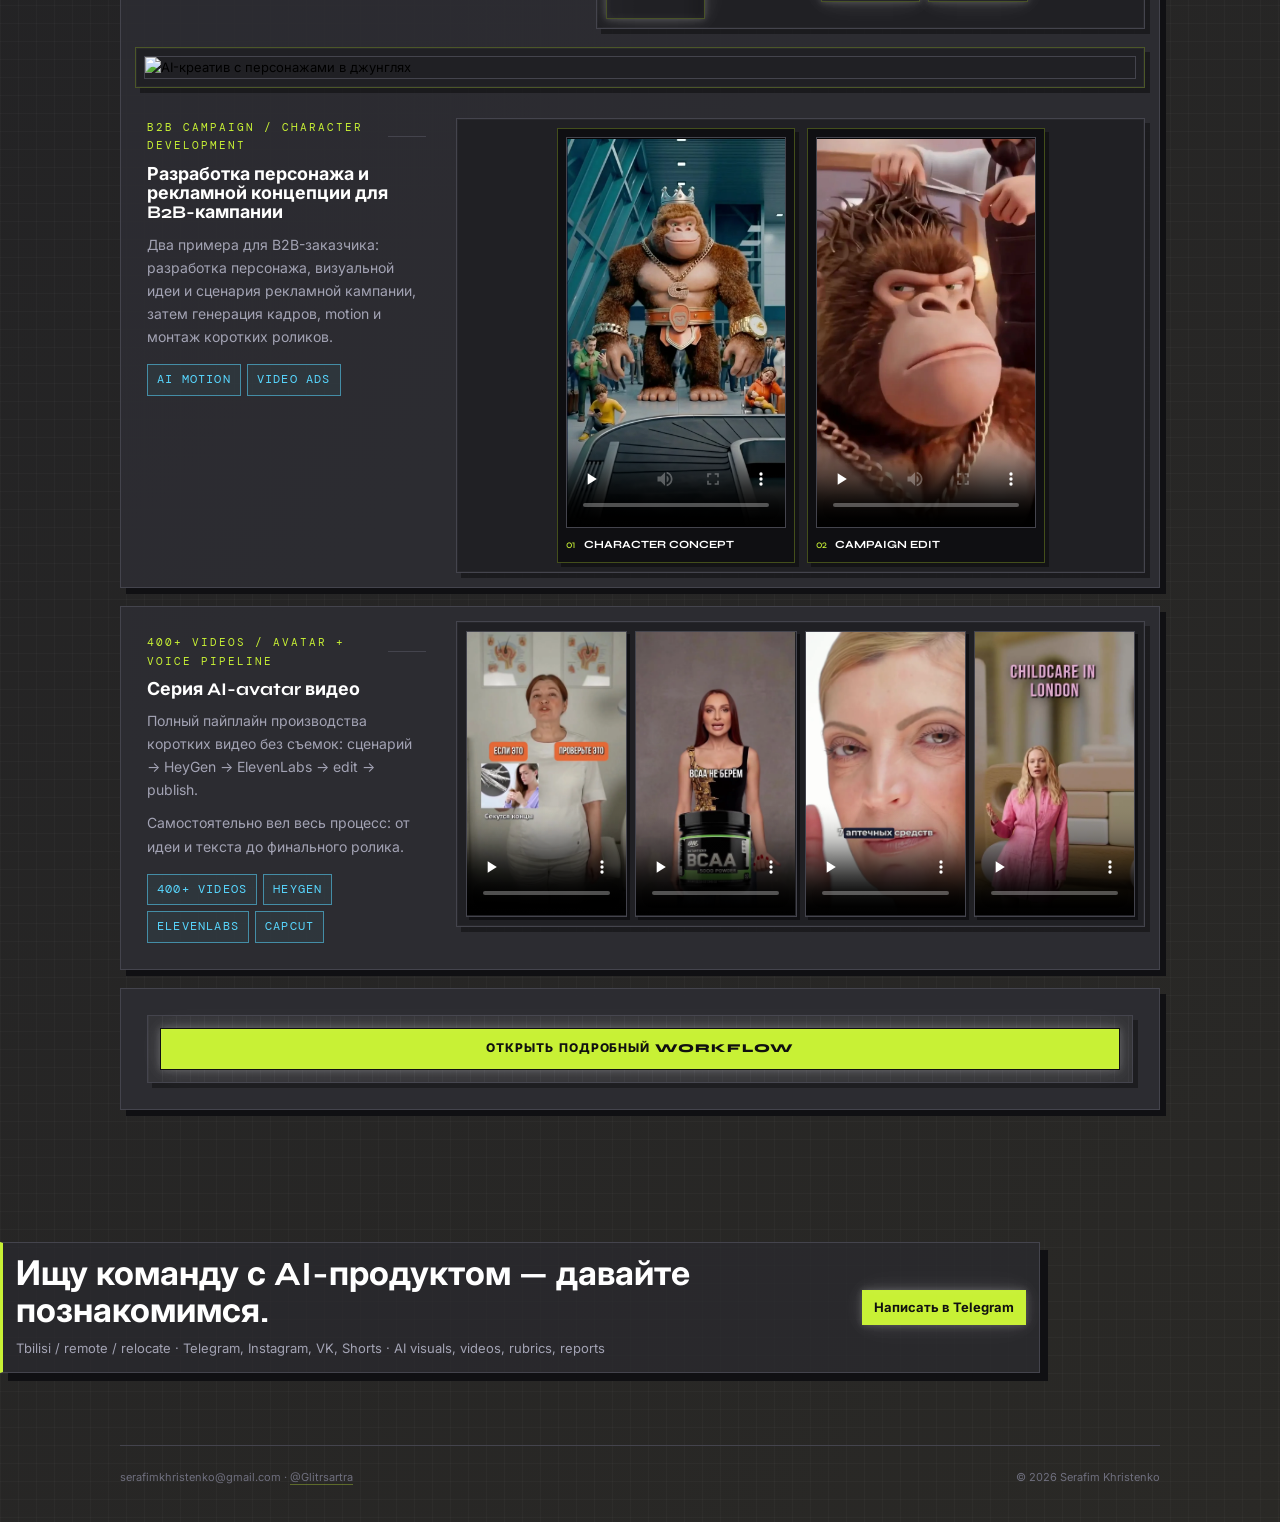
==== commit f5ba3cf8: "wip: sunset images + grid positions for ak/al" ====
--- a/2026-05-23/files-mentioned-by-the-user-index/index.html
+++ b/2026-05-23/files-mentioned-by-the-user-index/index.html
@@ -166,6 +166,12 @@
           </button>
           <button class="hero-collage-item hero-board-aj" type="button" data-gallery-item data-src="assets/board_ai_sunset_realism.webp" data-title="AI visual - sunset realism" data-text="Кинематографичный реалистичный вариант того же кадра: свет, ткань, атмосфера заката.">
             <img loading="lazy" src="assets/board_ai_sunset_realism.webp" alt="AI-визуал реалистичный: девушка в платье на закате у моря">
+          </button>
+          <button class="hero-collage-item hero-board-ak" type="button" data-gallery-item data-src="assets/board_ai_sunset_pixar.webp" data-title="AI visual - sunset Pixar style" data-text="Pixar-вариант заката: тёплый свет, мягкие облака и атмосфера анимационного кино.">
+            <img loading="lazy" src="assets/board_ai_sunset_pixar.webp" alt="AI-визуал в стиле Pixar: девушка у моря на закате">
+          </button>
+          <button class="hero-collage-item hero-board-al" type="button" data-gallery-item data-src="assets/board_ai_sunset_drama.webp" data-title="AI visual - sunset drama" data-text="Драматичный вариант с контрастным светом, объёмными облаками и насыщенной золотой палитрой.">
+            <img loading="lazy" src="assets/board_ai_sunset_drama.webp" alt="AI-визуал драматичный закат: девушка в платье у моря">
           </button>
         </div>
         <div class="hero-label">
--- a/2026-05-23/files-mentioned-by-the-user-index/styles.css
+++ b/2026-05-23/files-mentioned-by-the-user-index/styles.css
@@ -775,6 +775,38 @@
   translate: 0 80px;
 }
 
+.hero-board-ai {
+  --tilt: rotate(-3deg);
+  grid-column: 5 / span 2;
+  grid-row: 6 / span 3;
+  margin: -8px -12px 12px 8px;
+  z-index: 9;
+}
+
+.hero-board-aj {
+  --tilt: rotate(4deg);
+  grid-column: 5 / span 2;
+  grid-row: 6 / span 3;
+  margin: 18px -18px -12px 18px;
+  z-index: 10;
+}
+
+.hero-board-ak {
+  --tilt: rotate(-2deg);
+  grid-column: 6 / span 1;
+  grid-row: 7 / span 2;
+  margin: -10px -8px 8px 4px;
+  z-index: 11;
+}
+
+.hero-board-al {
+  --tilt: rotate(3deg);
+  grid-column: 5 / span 1;
+  grid-row: 8 / span 2;
+  margin: -6px 8px 10px -10px;
+  z-index: 10;
+}
+
 .hero-cover-a {
   --tilt: rotate(-4deg);
   left: 4%;
@@ -976,6 +1008,72 @@
   display: grid;
   gap: 8px;
 }
+
+.fit-spoiler {
+  position: relative;
+}
+
+.fit-spoiler .fit-table {
+  max-height: 280px;
+  overflow: hidden;
+  transition: max-height 400ms ease;
+}
+
+.fit-spoiler.is-open .fit-table {
+  max-height: 2000px;
+}
+
+.fit-collapsed {
+  opacity: 0.5;
+  transition: opacity 300ms ease;
+}
+
+.fit-spoiler.is-open .fit-collapsed {
+  opacity: 1;
+}
+
+.fit-spoiler-fade {
+  position: absolute;
+  bottom: 44px;
+  left: 0;
+  right: 0;
+  height: 80px;
+  background: linear-gradient(to bottom, transparent, var(--bg-deep));
+  pointer-events: none;
+  transition: opacity 300ms ease;
+}
+
+.fit-spoiler.is-open .fit-spoiler-fade {
+  opacity: 0;
+}
+
+.fit-spoiler-toggle {
+  display: block;
+  width: 100%;
+  margin-top: 8px;
+  padding: 10px;
+  color: var(--acid);
+  background: transparent;
+  border: 1px solid var(--acid);
+  box-shadow: 3px 3px 0 var(--shadow);
+  font-family: "DM Mono", monospace;
+  font-size: 11px;
+  font-weight: 700;
+  letter-spacing: 0.12em;
+  text-transform: uppercase;
+  cursor: pointer;
+  transition: background 180ms ease, color 180ms ease;
+}
+
+.fit-spoiler-toggle:hover {
+  background: rgba(200, 241, 53, 0.08);
+}
+
+.fit-spoiler.is-open .fit-spoiler-toggle {
+  color: var(--muted);
+  border-color: var(--line);
+}
+
 
 .fit-row {
   position: relative;
@@ -1957,9 +2055,10 @@
 }
 
 .ai-video-board {
-  display: grid;
-  grid-template-columns: repeat(2, minmax(0, 1fr));
+  display: flex;
   gap: 12px;
+  justify-content: center;
+  align-items: flex-start;
 }
 
 .ai-video-card {
@@ -1969,13 +2068,14 @@
   background: rgba(10, 10, 13, 0.74);
   border: 1px solid rgba(200, 241, 53, 0.28);
   box-shadow: 4px 4px 0 rgba(0, 0, 0, 0.42);
+  flex: 0 0 auto;
 }
 
 .ai-video-card video {
   display: block;
-  width: 100%;
-  aspect-ratio: 16 / 9;
-  object-fit: cover;
+  width: 220px;
+  aspect-ratio: 9 / 16;
+  object-fit: contain;
   background: #050505;
   border: 1px solid var(--line);
 }
@@ -2172,8 +2272,8 @@
   display: none;
   align-items: center;
   justify-content: center;
-  padding: 22px;
-  background: rgba(8, 8, 10, 0.88);
+  padding: 16px;
+  background: rgba(8, 8, 10, 0.92);
 }
 
 .lightbox.open {
@@ -2183,11 +2283,11 @@
 .lightbox-panel {
   position: relative;
   width: min(1120px, 100%);
-  max-height: min(840px, calc(100vh - 44px));
-  display: grid;
-  grid-template-columns: minmax(0, 1fr) 280px;
-  gap: 14px;
-  padding: 14px;
+  max-height: min(900px, calc(100vh - 32px));
+  display: grid;
+  grid-template-columns: minmax(0, 1fr) 260px;
+  gap: 10px;
+  padding: 10px;
   background: var(--surface-3);
   border: 1px solid var(--line);
   box-shadow: 10px 10px 0 #000;
@@ -2195,17 +2295,19 @@
 
 .lightbox-image {
   display: grid;
-  align-items: center;
+  align-items: stretch;
   min-height: 0;
-  background: #101013;
+  background: #080809;
   border: 1px solid var(--line);
+  overflow: hidden;
 }
 
 .lightbox-photo {
   width: 100%;
   height: 100%;
-  max-height: calc(100vh - 92px);
+  max-height: calc(100vh - 52px);
   object-fit: contain;
+  display: block;
 }
 
 .lightbox-placeholder {
@@ -2248,15 +2350,15 @@
 
 .cv-hero {
   display: grid;
-  grid-template-columns: minmax(0, 1fr) 320px;
-  gap: 28px;
+  grid-template-columns: minmax(0, 1fr) 260px;
+  gap: 24px;
   align-items: stretch;
   padding: 80px 0 34px;
 }
 
 .cv-title {
   padding: 32px 26px 26px;
-  overflow: visible;
+  overflow: hidden;
   background: rgba(44, 44, 49, 0.84);
   border: 1px solid var(--line);
   box-shadow: 8px 8px 0 var(--shadow);
@@ -2269,10 +2371,9 @@
 .cv-title .glow-name {
   max-width: 900px;
   color: #fff;
-  font-size: clamp(22px, 3.2vw, 48px);
-  white-space: nowrap;
+  font-size: clamp(22px, 2.6vw, 40px);
   text-shadow:
-    5px 5px 0 #0f0f12,
+    4px 4px 0 #0f0f12,
     0 0 22px rgba(255, 255, 255, 0.28),
     0 0 56px rgba(200, 241, 53, 0.18);
 }
